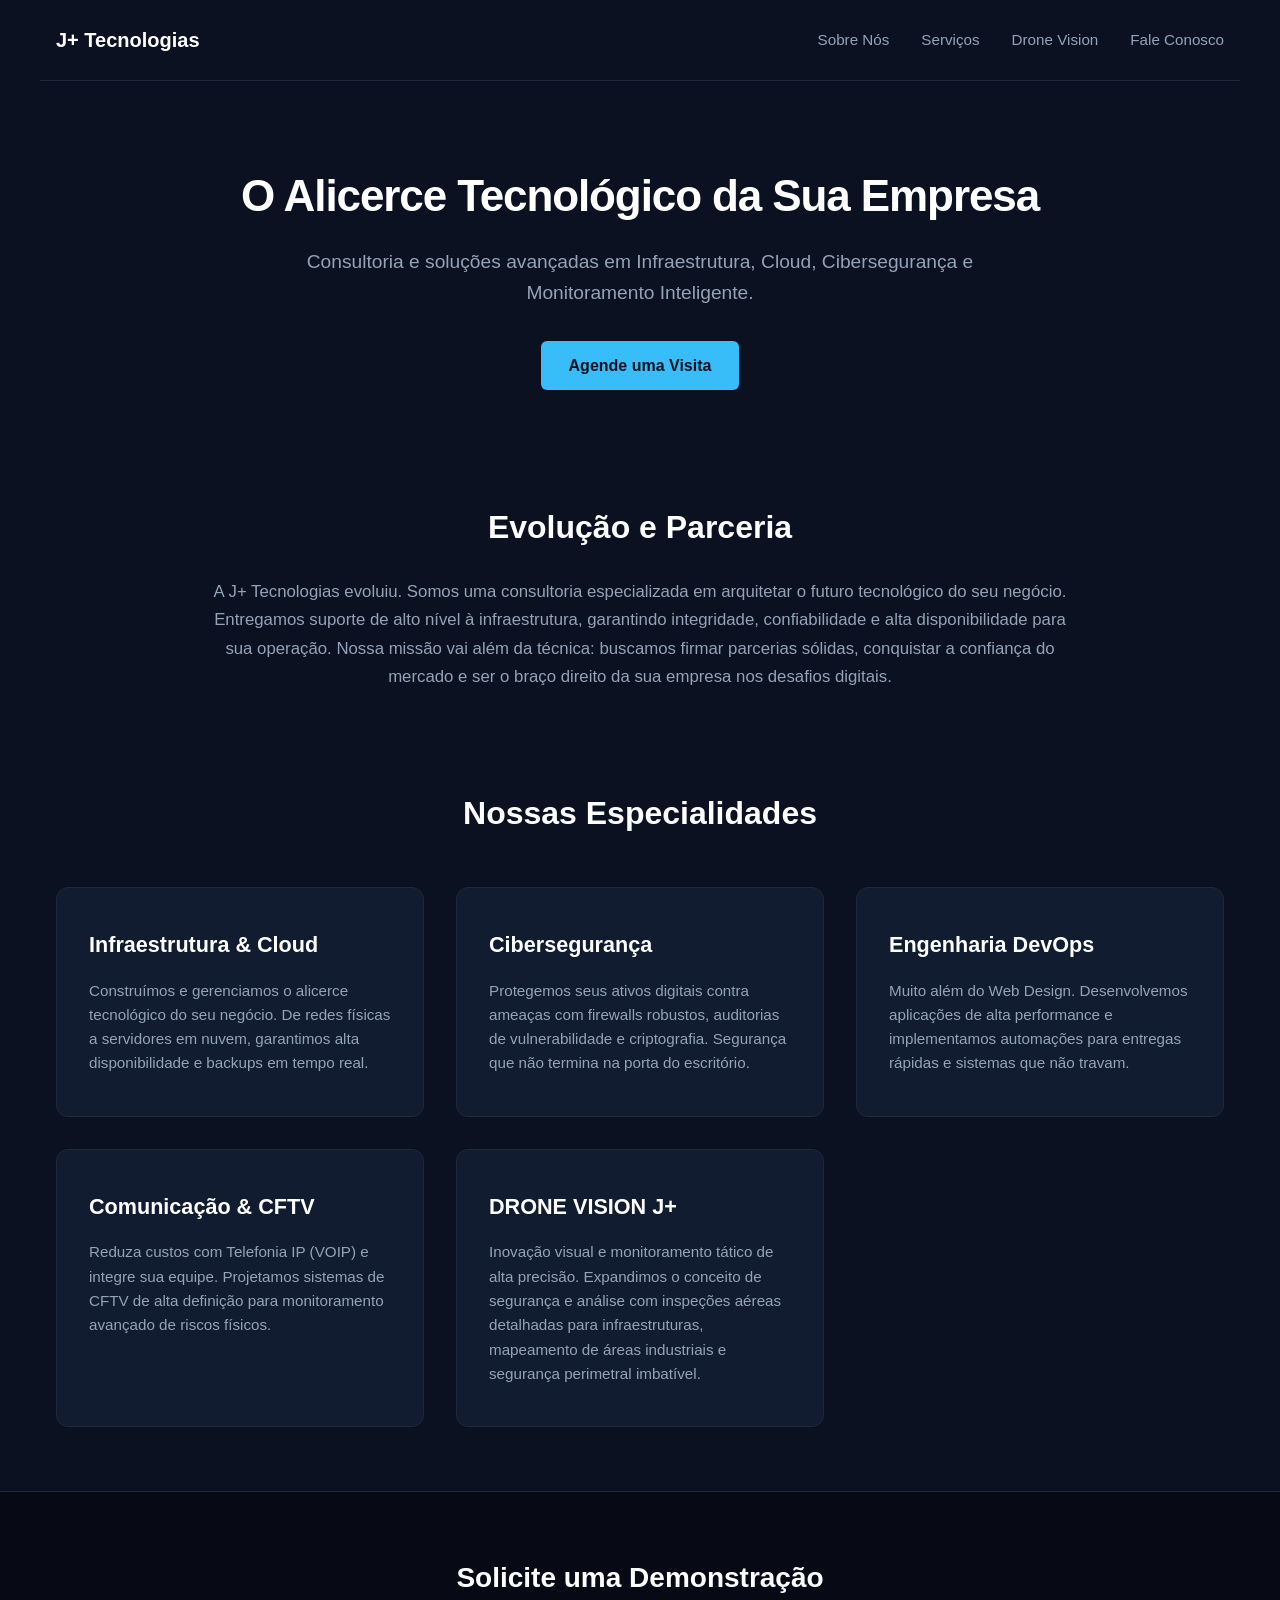
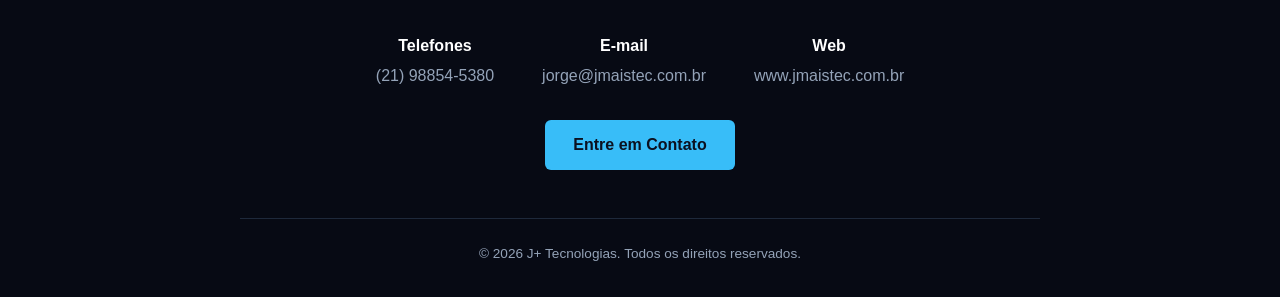
==== index.html @ 9b351c44 "Refactor index.html for language and content updates Updated the HTML structure and content, includi" ====
<!DOCTYPE html>
<html lang="pt-PT">
<head>
    <meta charset="UTF-8">
    <meta name="viewport" content="width=device-width, initial-scale=1.0">
    <title>J+ Tecnologias | Infraestrutura, Cloud & Cibersegurança</title>
    <style>
        :root {
            --bg-color: #0b1120;
            --card-bg: #111c30;
            --accent-color: #38bdf8;
            --text-main: #f8fafc;
            --text-muted: #94a3b8;
            --border-color: #1e293b;
        }

        * {
            margin: 0;
            padding: 0;
            box-sizing: border-box;
            font-family: -apple-system, BlinkMacSystemFont, "Segoe UI", Roboto, Helvetica, Arial, sans-serif;
        }

        body {
            background-color: var(--bg-color);
            color: var(--text-main);
            line-height: 1.6;
        }

        /* Navbar */
        nav {
            display: flex;
            justify-content: space-between;
            align-items: center;
            max-width: 1200px;
            margin: 0 auto;
            padding: 1.5rem 1rem;
            border-bottom: 1px solid var(--border-color);
        }

        .logo {
            font-size: 1.25rem;
            font-weight: bold;
            color: #ffffff;
            text-decoration: none;
        }

        nav ul {
            display: flex;
            list-style: none;
            gap: 2rem;
        }

        nav ul li a {
            color: var(--text-muted);
            text-decoration: none;
            transition: color 0.2s;
            font-size: 0.95rem;
        }

        nav ul li a:hover {
            color: var(--accent-color);
        }

        /* Hero */
        header {
            max-width: 1200px;
            margin: 0 auto;
            padding: 5rem 1rem 3rem 1rem;
            text-align: center;
        }

        header h1 {
            font-size: 2.75rem;
            color: #ffffff;
            margin-bottom: 1rem;
            letter-spacing: -0.025em;
        }

        header p {
            font-size: 1.2rem;
            color: var(--text-muted);
            max-width: 700px;
            margin: 0 auto 2rem auto;
        }

        .btn {
            display: inline-block;
            background-color: var(--accent-color);
            color: #0b1120;
            padding: 0.75rem 1.75rem;
            border-radius: 6px;
            font-weight: 600;
            text-decoration: none;
            transition: opacity 0.2s;
        }

        .btn:hover {
            opacity: 0.9;
        }

        /* Section: Sobre */
        .about-section {
            max-width: 900px;
            margin: 0 auto;
            padding: 4rem 1rem;
            text-align: center;
        }

        .about-section h2 {
            font-size: 2rem;
            color: #ffffff;
            margin-bottom: 1.5rem;
        }

        .about-section p {
            color: var(--text-muted);
            font-size: 1.05rem;
            line-height: 1.7;
        }

        /* Services Grid */
        main {
            max-width: 1200px;
            margin: 0 auto;
            padding: 2rem 1rem 4rem 1rem;
        }

        .section-title {
            text-align: center;
            font-size: 2rem;
            color: #ffffff;
            margin-bottom: 3rem;
        }

        .services-grid {
            display: grid;
            grid-template-columns: repeat(auto-fit, minmax(320px, 1fr));
            gap: 2rem;
        }

        .service-card {
            background-color: var(--card-bg);
            border: 1px solid var(--border-color);
            border-radius: 12px;
            padding: 2.5rem 2rem;
            transition: transform 0.2s ease, border-color 0.2s ease;
        }

        .service-card:hover {
            transform: translateY(-4px);
            border-color: var(--accent-color);
        }

        .service-card h3 {
            font-size: 1.35rem;
            color: #ffffff;
            margin-bottom: 1rem;
        }

        .service-card p {
            color: var(--text-muted);
            font-size: 0.95rem;
        }

        /* Footer / Contact */
        footer {
            background-color: #070a14;
            border-top: 1px solid var(--border-color);
            padding: 4rem 1rem 2rem 1rem;
            text-align: center;
        }

        .footer-content {
            max-width: 800px;
            margin: 0 auto;
        }

        .footer-content h3 {
            font-size: 1.75rem;
            color: #ffffff;
            margin-bottom: 1rem;
        }

        .contact-info {
            display: flex;
            justify-content: center;
            gap: 3rem;
            margin: 2rem 0;
            flex-wrap: wrap;
            color: var(--text-muted);
        }

        .contact-info div strong {
            display: block;
            color: #ffffff;
            margin-bottom: 0.25rem;
        }

        .copyright {
            margin-top: 3rem;
            color: var(--text-muted);
            font-size: 0.85rem;
            border-top: 1px solid var(--border-color);
            padding-top: 1.5rem;
        }

        @media (max-width: 768px) {
            nav ul {
                display: none;
            }
            header h1 {
                font-size: 2.25rem;
            }
        }
    </style>
</head>
<body>

    <nav>
        <a href="#" class="logo">J+ Tecnologias</a>
        <ul>
            <li><a href="#sobre">Sobre Nós</a></li>
            <li><a href="#servicos">Serviços</a></li>
            <li><a href="#drone">Drone Vision</a></li>
            <li><a href="#contato">Fale Conosco</a></li>
        </ul>
    </nav>

    <header>
        <h1>O Alicerce Tecnológico da Sua Empresa</h1>
        <p>Consultoria e soluções avançadas em Infraestrutura, Cloud, Cibersegurança e Monitoramento Inteligente.</p>
        <a href="#contato" class="btn">Agende uma Visita</a>
    </header>

    <section id="sobre" class="about-section">
        <h2>Evolução e Parceria</h2>
        <p>A J+ Tecnologias evoluiu. Somos uma consultoria especializada em arquitetar o futuro tecnológico do seu negócio. Entregamos suporte de alto nível à infraestrutura, garantindo integridade, confiabilidade e alta disponibilidade para sua operação. Nossa missão vai além da técnica: buscamos firmar parcerias sólidas, conquistar a confiança do mercado e ser o braço direito da sua empresa nos desafios digitais.</p>
    </section>

    <main id="servicos">
        <h2 class="section-title">Nossas Especialidades</h2>
        <div class="services-grid">
            <div class="service-card">
                <h3>Infraestrutura & Cloud</h3>
                <p>Construímos e gerenciamos o alicerce tecnológico do seu negócio. De redes físicas a servidores em nuvem, garantimos alta disponibilidade e backups em tempo real.</p>
            </div>

            <div class="service-card">
                <h3>Cibersegurança</h3>
                <p>Protegemos seus ativos digitais contra ameaças com firewalls robustos, auditorias de vulnerabilidade e criptografia. Segurança que não termina na porta do escritório.</p>
            </div>

            <div class="service-card">
                <h3>Engenharia DevOps</h3>
                <p>Muito além do Web Design. Desenvolvemos aplicações de alta performance e implementamos automações para entregas rápidas e sistemas que não travam.</p>
            </div>

            <div class="service-card">
                <h3>Comunicação & CFTV</h3>
                <p>Reduza custos com Telefonia IP (VOIP) e integre sua equipe. Projetamos sistemas de CFTV de alta definição para monitoramento avançado de riscos físicos.</p>
            </div>

            <div class="service-card" id="drone">
                <h3>DRONE VISION J+</h3>
                <p>Inovação visual e monitoramento tático de alta precisão. Expandimos o conceito de segurança e análise com inspeções aéreas detalhadas para infraestruturas, mapeamento de áreas industriais e segurança perimetral imbatível.</p>
            </div>
        </div>
    </main>

    <footer id="contato">
        <div class="footer-content">
            <h3>Solicite uma Demonstração</h3>
            <div class="contact-info">
                <div>
                    <strong>Telefones</strong>
                    (21) 98854-5380
                </div>
                <div>
                    <strong>E-mail</strong>
                    jorge@jmaistec.com.br
                </div>
                <div>
                    <strong>Web</strong>
                    www.jmaistec.com.br
                </div>
            </div>
            <a href="mailto:jorge@jmaistec.com.br" class="btn">Entre em Contato</a>
            <div class="copyright">
                &copy; 2026 J+ Tecnologias. Todos os direitos reservados.
            </div>
        </div>
    </footer>

</body>
</html>
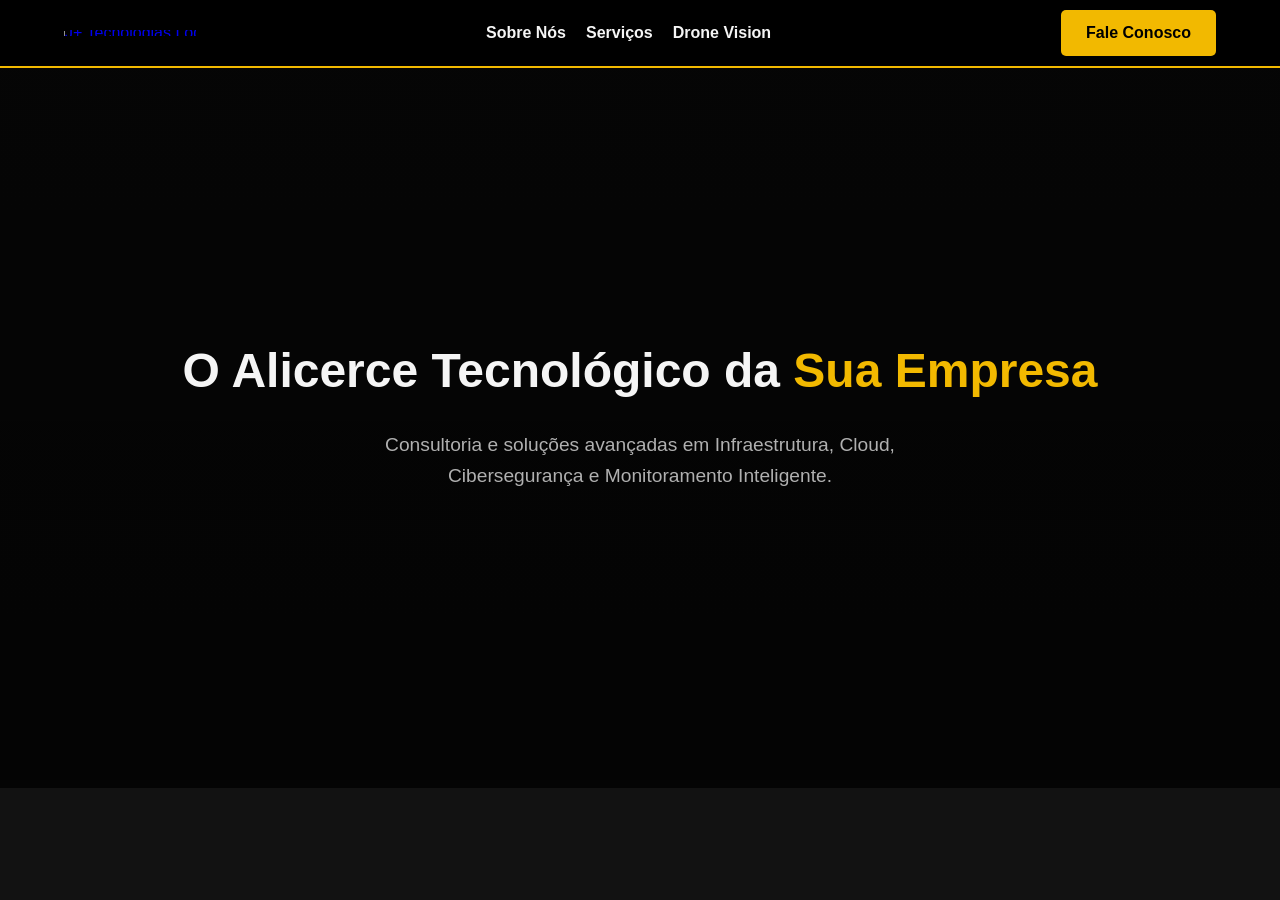
==== commit cb3df90a: "Update index.html" ====
--- a/index.html
+++ b/index.html
@@ -1,296 +1,255 @@
-<!DOCTYPE html>
-<html lang="pt-PT">
-<head>
-    <meta charset="UTF-8">
-    <meta name="viewport" content="width=device-width, initial-scale=1.0">
-    <title>J+ Tecnologias | Infraestrutura, Cloud & Cibersegurança</title>
-    <style>
-        :root {
-            --bg-color: #0b1120;
-            --card-bg: #111c30;
-            --accent-color: #38bdf8;
-            --text-main: #f8fafc;
-            --text-muted: #94a3b8;
-            --border-color: #1e293b;
-        }
-
-        * {
-            margin: 0;
-            padding: 0;
-            box-sizing: border-box;
-            font-family: -apple-system, BlinkMacSystemFont, "Segoe UI", Roboto, Helvetica, Arial, sans-serif;
-        }
-
-        body {
-            background-color: var(--bg-color);
-            color: var(--text-main);
-            line-height: 1.6;
-        }
-
-        /* Navbar */
-        nav {
-            display: flex;
-            justify-content: space-between;
-            align-items: center;
-            max-width: 1200px;
-            margin: 0 auto;
-            padding: 1.5rem 1rem;
-            border-bottom: 1px solid var(--border-color);
-        }
-
-        .logo {
-            font-size: 1.25rem;
-            font-weight: bold;
-            color: #ffffff;
-            text-decoration: none;
-        }
-
-        nav ul {
-            display: flex;
-            list-style: none;
-            gap: 2rem;
-        }
-
-        nav ul li a {
-            color: var(--text-muted);
-            text-decoration: none;
-            transition: color 0.2s;
-            font-size: 0.95rem;
-        }
-
-        nav ul li a:hover {
-            color: var(--accent-color);
-        }
-
-        /* Hero */
-        header {
-            max-width: 1200px;
-            margin: 0 auto;
-            padding: 5rem 1rem 3rem 1rem;
-            text-align: center;
-        }
-
-        header h1 {
-            font-size: 2.75rem;
-            color: #ffffff;
-            margin-bottom: 1rem;
-            letter-spacing: -0.025em;
-        }
-
-        header p {
-            font-size: 1.2rem;
-            color: var(--text-muted);
-            max-width: 700px;
-            margin: 0 auto 2rem auto;
-        }
-
-        .btn {
-            display: inline-block;
-            background-color: var(--accent-color);
-            color: #0b1120;
-            padding: 0.75rem 1.75rem;
-            border-radius: 6px;
-            font-weight: 600;
-            text-decoration: none;
-            transition: opacity 0.2s;
-        }
-
-        .btn:hover {
-            opacity: 0.9;
-        }
-
-        /* Section: Sobre */
-        .about-section {
-            max-width: 900px;
-            margin: 0 auto;
-            padding: 4rem 1rem;
-            text-align: center;
-        }
-
-        .about-section h2 {
-            font-size: 2rem;
-            color: #ffffff;
-            margin-bottom: 1.5rem;
-        }
-
-        .about-section p {
-            color: var(--text-muted);
-            font-size: 1.05rem;
-            line-height: 1.7;
-        }
-
-        /* Services Grid */
-        main {
-            max-width: 1200px;
-            margin: 0 auto;
-            padding: 2rem 1rem 4rem 1rem;
-        }
-
-        .section-title {
-            text-align: center;
-            font-size: 2rem;
-            color: #ffffff;
-            margin-bottom: 3rem;
-        }
-
-        .services-grid {
-            display: grid;
-            grid-template-columns: repeat(auto-fit, minmax(320px, 1fr));
-            gap: 2rem;
-        }
-
-        .service-card {
-            background-color: var(--card-bg);
-            border: 1px solid var(--border-color);
-            border-radius: 12px;
-            padding: 2.5rem 2rem;
-            transition: transform 0.2s ease, border-color 0.2s ease;
-        }
-
-        .service-card:hover {
-            transform: translateY(-4px);
-            border-color: var(--accent-color);
-        }
-
-        .service-card h3 {
-            font-size: 1.35rem;
-            color: #ffffff;
-            margin-bottom: 1rem;
-        }
-
-        .service-card p {
-            color: var(--text-muted);
-            font-size: 0.95rem;
-        }
-
-        /* Footer / Contact */
-        footer {
-            background-color: #070a14;
-            border-top: 1px solid var(--border-color);
-            padding: 4rem 1rem 2rem 1rem;
-            text-align: center;
-        }
-
-        .footer-content {
-            max-width: 800px;
-            margin: 0 auto;
-        }
-
-        .footer-content h3 {
-            font-size: 1.75rem;
-            color: #ffffff;
-            margin-bottom: 1rem;
-        }
-
-        .contact-info {
-            display: flex;
-            justify-content: center;
-            gap: 3rem;
-            margin: 2rem 0;
-            flex-wrap: wrap;
-            color: var(--text-muted);
-        }
-
-        .contact-info div strong {
-            display: block;
-            color: #ffffff;
-            margin-bottom: 0.25rem;
-        }
-
-        .copyright {
-            margin-top: 3rem;
-            color: var(--text-muted);
-            font-size: 0.85rem;
-            border-top: 1px solid var(--border-color);
-            padding-top: 1.5rem;
-        }
-
-        @media (max-width: 768px) {
-            nav ul {
-                display: none;
-            }
-            header h1 {
-                font-size: 2.25rem;
-            }
-        }
-    </style>
-</head>
-<body>
-
-    <nav>
-        <a href="#" class="logo">J+ Tecnologias</a>
-        <ul>
-            <li><a href="#sobre">Sobre Nós</a></li>
-            <li><a href="#servicos">Serviços</a></li>
-            <li><a href="#drone">Drone Vision</a></li>
-            <li><a href="#contato">Fale Conosco</a></li>
-        </ul>
-    </nav>
-
-    <header>
-        <h1>O Alicerce Tecnológico da Sua Empresa</h1>
-        <p>Consultoria e soluções avançadas em Infraestrutura, Cloud, Cibersegurança e Monitoramento Inteligente.</p>
-        <a href="#contato" class="btn">Agende uma Visita</a>
-    </header>
-
-    <section id="sobre" class="about-section">
-        <h2>Evolução e Parceria</h2>
-        <p>A J+ Tecnologias evoluiu. Somos uma consultoria especializada em arquitetar o futuro tecnológico do seu negócio. Entregamos suporte de alto nível à infraestrutura, garantindo integridade, confiabilidade e alta disponibilidade para sua operação. Nossa missão vai além da técnica: buscamos firmar parcerias sólidas, conquistar a confiança do mercado e ser o braço direito da sua empresa nos desafios digitais.</p>
-    </section>
-
-    <main id="servicos">
-        <h2 class="section-title">Nossas Especialidades</h2>
-        <div class="services-grid">
-            <div class="service-card">
-                <h3>Infraestrutura & Cloud</h3>
-                <p>Construímos e gerenciamos o alicerce tecnológico do seu negócio. De redes físicas a servidores em nuvem, garantimos alta disponibilidade e backups em tempo real.</p>
-            </div>
-
-            <div class="service-card">
-                <h3>Cibersegurança</h3>
-                <p>Protegemos seus ativos digitais contra ameaças com firewalls robustos, auditorias de vulnerabilidade e criptografia. Segurança que não termina na porta do escritório.</p>
-            </div>
-
-            <div class="service-card">
-                <h3>Engenharia DevOps</h3>
-                <p>Muito além do Web Design. Desenvolvemos aplicações de alta performance e implementamos automações para entregas rápidas e sistemas que não travam.</p>
-            </div>
-
-            <div class="service-card">
-                <h3>Comunicação & CFTV</h3>
-                <p>Reduza custos com Telefonia IP (VOIP) e integre sua equipe. Projetamos sistemas de CFTV de alta definição para monitoramento avançado de riscos físicos.</p>
-            </div>
-
-            <div class="service-card" id="drone">
-                <h3>DRONE VISION J+</h3>
-                <p>Inovação visual e monitoramento tático de alta precisão. Expandimos o conceito de segurança e análise com inspeções aéreas detalhadas para infraestruturas, mapeamento de áreas industriais e segurança perimetral imbatível.</p>
-            </div>
-        </div>
-    </main>
-
-    <footer id="contato">
-        <div class="footer-content">
-            <h3>Solicite uma Demonstração</h3>
-            <div class="contact-info">
-                <div>
-                    <strong>Telefones</strong>
-                    (21) 98854-5380
-                </div>
-                <div>
-                    <strong>E-mail</strong>
-                    jorge@jmaistec.com.br
-                </div>
-                <div>
-                    <strong>Web</strong>
-                    www.jmaistec.com.br
-                </div>
-            </div>
-            <a href="mailto:jorge@jmaistec.com.br" class="btn">Entre em Contato</a>
-            <div class="copyright">
-                &copy; 2026 J+ Tecnologias. Todos os direitos reservados.
-            </div>
-        </div>
-    </footer>
-
-</body>
-</html>
+<!DOCTYPE html>  
+<html lang="pt-BR">  
+<head>  
+ <meta charset="UTF-8">  
+ <meta name="viewport" content="width=device-width, initial-scale=1.0">  
+ <title>J+ Tecnologias | Infraestrutura, Cloud e Cibersegurança</title>  
+ <style>  
+ /* Variáveis de Cores (Dark Mode e Amarelo J+) */  
+ :root {  
+ --bg-color: #121212;  
+ --section-bg: #1e1e1e;  
+ --primary-color: #F2B900;  
+ --text-light: #f5f5f5;  
+ --text-gray: #b0b0b0;  
+ --font-main: 'Segoe UI', Roboto, Helvetica, Arial, sans-serif;  
+ }  
+  
+ * {  
+ margin: 0;  
+ padding: 0;  
+ box-sizing: border-box;  
+ }  
+  
+ body {  
+ font-family: var(--font-main);  
+ background-color: var(--bg-color);  
+ color: var(--text-light);  
+ line-height: 1.6;  
+ }  
+  
+ /* --- Header & Navegação com Logo Destacada --- */  
+ header {  
+ background-color: #000;  
+ padding: 10px 5%;  
+ display: flex;  
+ justify-content: space-between;  
+ align-items: center;  
+ border-bottom: 2px solid var(--primary-color);  
+ position: sticky;  
+ top: 0;  
+ z-index: 1000;  
+ }  
+  
+ .logo-container {  
+ display: flex;  
+ align-items: center;  
+ text-decoration: none;  
+ overflow: hidden; /* Esconde excessos laterais da imagem */  
+ }  
+  
+ .logo-img {  
+ max-height: 75px; /* Logo bem maior e destacada */  
+ width: auto;  
+ display: block;  
+ object-fit: contain;  
+ margin: -10px -15px; /* Puxa a logo para eliminar espaços vazios do arquivo */  
+ filter: drop-shadow(0 2px 6px rgba(0,0,0,0.9));  
+ }  
+  
+ nav ul {  
+ list-style: none;  
+ display: flex;  
+ gap: 20px;  
+ }  
+  
+ nav ul li a {  
+ color: var(--text-light);  
+ text-decoration: none;  
+ font-weight: 600;  
+ transition: color 0.3s;  
+ }  
+  
+ nav ul li a:hover {  
+ color: var(--primary-color);  
+ }  
+  
+ .btn-cta {  
+ background-color: var(--primary-color);  
+ color: #000;  
+ padding: 10px 25px;  
+ border-radius: 5px;  
+ text-decoration: none;  
+ font-weight: bold;  
+ transition: background 0.3s, transform 0.2s;  
+ }  
+  
+ .btn-cta:hover {  
+ background-color: #dca300;  
+ transform: scale(1.05);  
+ }  
+  
+ /* --- Hero Section --- */  
+ .hero {  
+ height: 80vh;  
+ display: flex;  
+ flex-direction: column;  
+ justify-content: center;  
+ align-items: center;  
+ text-align: center;  
+ background: linear-gradient(rgba(0,0,0,0.7), rgba(0,0,0,0.8)), url('https://images.unsplash.com/photo-1550751827-4bd374c3f58b?auto=format&fit=crop&q=80') center/cover;  
+ padding: 0 20px;  
+ }  
+  
+ .hero h1 {  
+ font-size: 3rem;  
+ margin-bottom: 20px;  
+ }  
+   
+ .hero h1 span {  
+ color: var(--primary-color);  
+ }  
+  
+ .hero p {  
+ font-size: 1.2rem;  
+ color: var(--text-gray);  
+ max-width: 600px;  
+ margin-bottom: 30px;  
+ }  
+  
+ /* --- Sobre Nós --- */  
+ .sobre {  
+ padding: 80px 10%;  
+ background-color: var(--section-bg);  
+ text-align: center;  
+ }  
+  
+ .sobre h2 {  
+ font-size: 2.5rem;  
+ color: var(--primary-color);  
+ margin-bottom: 20px;  
+ }  
+  
+ .sobre p {  
+ font-size: 1.1rem;  
+ color: var(--text-gray);  
+ max-width: 800px;  
+ margin: 0 auto;  
+ }  
+  
+ /* --- Serviços --- */  
+ .servicos {  
+ padding: 80px 10%;  
+ }  
+  
+ .servicos h2 {  
+ text-align: center;  
+ font-size: 2.5rem;  
+ margin-bottom: 50px;  
+ color: var(--primary-color);  
+ }  
+  
+ .grid-servicos {  
+ display: grid;  
+ grid-template-columns: repeat(auto-fit, minmax(250px, 1fr));  
+ gap: 30px;  
+ }  
+  
+ .card-servico {  
+ background-color: var(--section-bg);  
+ padding: 30px;  
+ border-radius: 8px;  
+ border-top: 4px solid var(--primary-color);  
+ transition: transform 0.3s;  
+ }  
+  
+ .card-servico:hover {  
+ transform: translateY(-10px);  
+ }  
+  
+ .card-servico h3 {  
+ margin-bottom: 15px;  
+ font-size: 1.3rem;  
+ }  
+  
+ .card-servico p {  
+ color: var(--text-gray);  
+ font-size: 0.95rem;  
+ }  
+  
+ /* --- Drone Vision Section --- */  
+ .drone-vision {  
+ background: linear-gradient(rgba(0,0,0,0.8), rgba(0,0,0,0.9)), url('https://images.unsplash.com/photo-1527977966376-1c8408f9f108?auto=format&fit=crop&q=80') center/cover;  
+ padding: 100px 10%;  
+ text-align: center;  
+ border-top: 2px dashed var(--primary-color);  
+ border-bottom: 2px dashed var(--primary-color);  
+ }  
+  
+ .drone-vision h2 {  
+ font-size: 3rem;  
+ color: var(--primary-color);  
+ margin-bottom: 20px;  
+ text-transform: uppercase;  
+ letter-spacing: 2px;  
+ }  
+  
+ .drone-vision p {  
+ font-size: 1.2rem;  
+ max-width: 700px;  
+ margin: 0 auto 30px;  
+ }  
+  
+ /* --- Rodapé --- */  
+ footer {  
+ background-color: #000;  
+ padding: 50px 10% 25px;  
+ text-align: center;  
+ }  
+  
+ .contatos {  
+ display: flex;  
+ justify-content: center;  
+ gap: 50px;  
+ flex-wrap: wrap;  
+ margin-bottom: 30px;  
+ }  
+  
+ .contatos div {  
+ color: var(--text-gray);  
+ }  
+  
+ .contatos strong {  
+ color: var(--text-light);  
+ display: block;  
+ margin-bottom: 5px;  
+ }  
+  
+ .copy {  
+ border-top: 1px solid #222;  
+ padding-top: 20px;  
+ color: #777;  
+ font-size: 0.9rem;  
+ }  
+ </style>  
+</head>  
+<body>  
+  
+ <header>  
+ <a href="#" class="logo-container">  
+ <img src="imgs/logo.png" alt="J+ Tecnologias Logo" class="logo-img">  
+ </a>  
+ <nav>  
+ <ul>  
+ <li><a href="#sobre">Sobre Nós</a></li>  
+ <li><a href="#servicos">Serviços</a></li>  
+ <li><a href="#drone">Drone Vision</a></li>  
+ </ul>  
+ </nav>  
+ <a href="https://wa.me/5522974027361" class="btn-cta" target="_blank">Fale Conosco</a>  
+ </header>  
+  
+ <section class="hero">  
+ <h1>O Alicerce Tecnológico da <span>Sua Empresa</span></h1>  
+ <p>Consultoria e soluções avançadas em Infraestrutura, Cloud, Cibersegurança e Monitoramento Inteligente.</p>  
+ <a href="
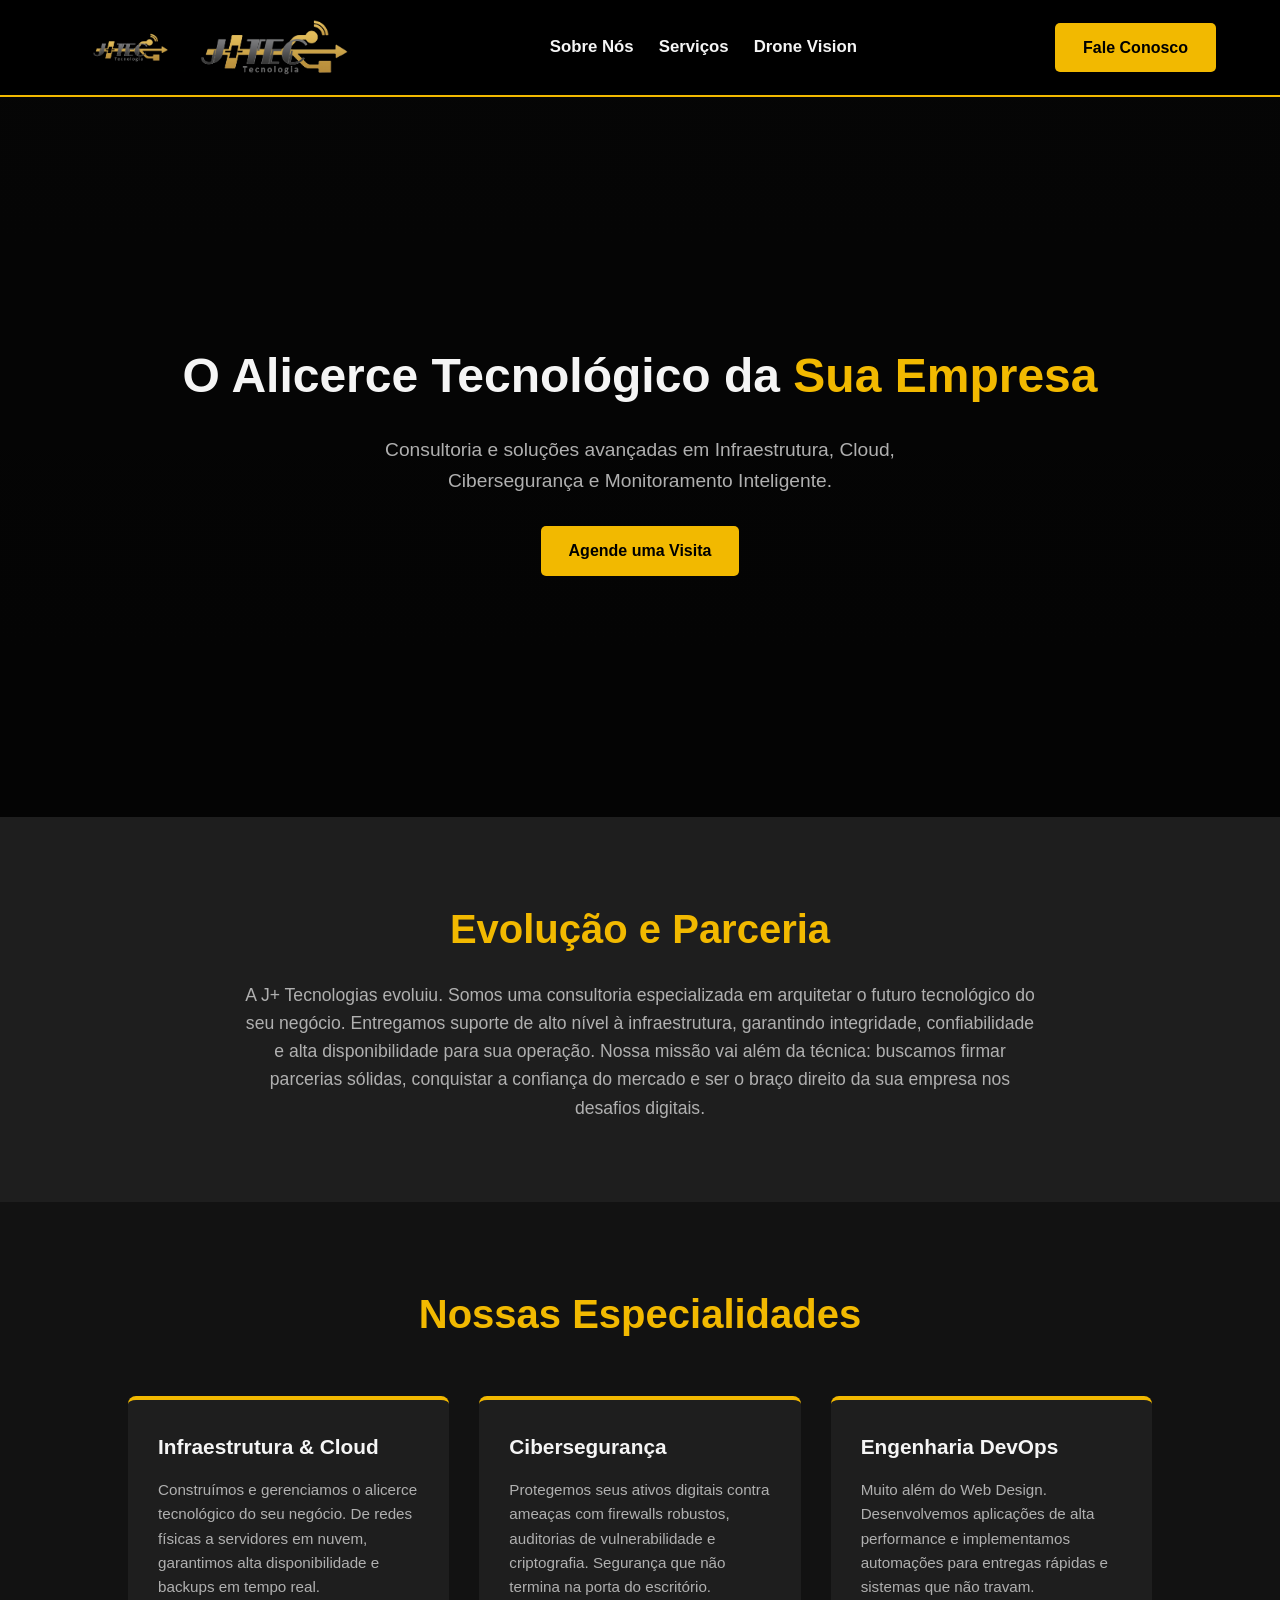
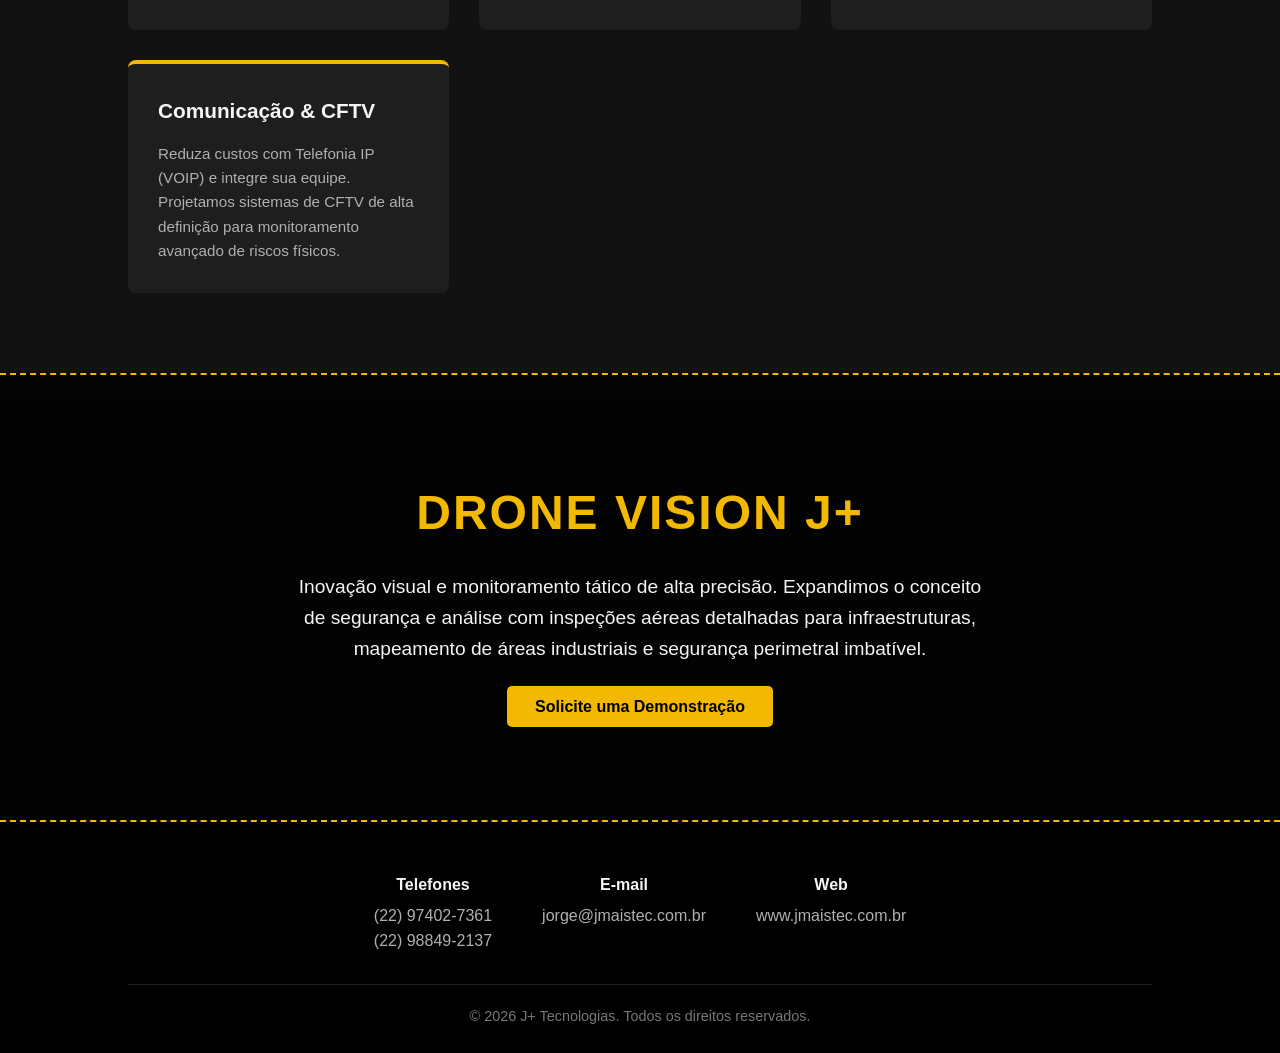
==== commit 112d9179: "Update index.html" ====
--- a/index.html
+++ b/index.html
@@ -1,255 +1,315 @@
-<!DOCTYPE html>  
-<html lang="pt-BR">  
-<head>  
- <meta charset="UTF-8">  
- <meta name="viewport" content="width=device-width, initial-scale=1.0">  
- <title>J+ Tecnologias | Infraestrutura, Cloud e Cibersegurança</title>  
- <style>  
- /* Variáveis de Cores (Dark Mode e Amarelo J+) */  
- :root {  
- --bg-color: #121212;  
- --section-bg: #1e1e1e;  
- --primary-color: #F2B900;  
- --text-light: #f5f5f5;  
- --text-gray: #b0b0b0;  
- --font-main: 'Segoe UI', Roboto, Helvetica, Arial, sans-serif;  
- }  
-  
- * {  
- margin: 0;  
- padding: 0;  
- box-sizing: border-box;  
- }  
-  
- body {  
- font-family: var(--font-main);  
- background-color: var(--bg-color);  
- color: var(--text-light);  
- line-height: 1.6;  
- }  
-  
- /* --- Header & Navegação com Logo Destacada --- */  
- header {  
- background-color: #000;  
- padding: 10px 5%;  
- display: flex;  
- justify-content: space-between;  
- align-items: center;  
- border-bottom: 2px solid var(--primary-color);  
- position: sticky;  
- top: 0;  
- z-index: 1000;  
- }  
-  
- .logo-container {  
- display: flex;  
- align-items: center;  
- text-decoration: none;  
- overflow: hidden; /* Esconde excessos laterais da imagem */  
- }  
-  
- .logo-img {  
- max-height: 75px; /* Logo bem maior e destacada */  
- width: auto;  
- display: block;  
- object-fit: contain;  
- margin: -10px -15px; /* Puxa a logo para eliminar espaços vazios do arquivo */  
- filter: drop-shadow(0 2px 6px rgba(0,0,0,0.9));  
- }  
-  
- nav ul {  
- list-style: none;  
- display: flex;  
- gap: 20px;  
- }  
-  
- nav ul li a {  
- color: var(--text-light);  
- text-decoration: none;  
- font-weight: 600;  
- transition: color 0.3s;  
- }  
-  
- nav ul li a:hover {  
- color: var(--primary-color);  
- }  
-  
- .btn-cta {  
- background-color: var(--primary-color);  
- color: #000;  
- padding: 10px 25px;  
- border-radius: 5px;  
- text-decoration: none;  
- font-weight: bold;  
- transition: background 0.3s, transform 0.2s;  
- }  
-  
- .btn-cta:hover {  
- background-color: #dca300;  
- transform: scale(1.05);  
- }  
-  
- /* --- Hero Section --- */  
- .hero {  
- height: 80vh;  
- display: flex;  
- flex-direction: column;  
- justify-content: center;  
- align-items: center;  
- text-align: center;  
- background: linear-gradient(rgba(0,0,0,0.7), rgba(0,0,0,0.8)), url('https://images.unsplash.com/photo-1550751827-4bd374c3f58b?auto=format&fit=crop&q=80') center/cover;  
- padding: 0 20px;  
- }  
-  
- .hero h1 {  
- font-size: 3rem;  
- margin-bottom: 20px;  
- }  
-   
- .hero h1 span {  
- color: var(--primary-color);  
- }  
-  
- .hero p {  
- font-size: 1.2rem;  
- color: var(--text-gray);  
- max-width: 600px;  
- margin-bottom: 30px;  
- }  
-  
- /* --- Sobre Nós --- */  
- .sobre {  
- padding: 80px 10%;  
- background-color: var(--section-bg);  
- text-align: center;  
- }  
-  
- .sobre h2 {  
- font-size: 2.5rem;  
- color: var(--primary-color);  
- margin-bottom: 20px;  
- }  
-  
- .sobre p {  
- font-size: 1.1rem;  
- color: var(--text-gray);  
- max-width: 800px;  
- margin: 0 auto;  
- }  
-  
- /* --- Serviços --- */  
- .servicos {  
- padding: 80px 10%;  
- }  
-  
- .servicos h2 {  
- text-align: center;  
- font-size: 2.5rem;  
- margin-bottom: 50px;  
- color: var(--primary-color);  
- }  
-  
- .grid-servicos {  
- display: grid;  
- grid-template-columns: repeat(auto-fit, minmax(250px, 1fr));  
- gap: 30px;  
- }  
-  
- .card-servico {  
- background-color: var(--section-bg);  
- padding: 30px;  
- border-radius: 8px;  
- border-top: 4px solid var(--primary-color);  
- transition: transform 0.3s;  
- }  
-  
- .card-servico:hover {  
- transform: translateY(-10px);  
- }  
-  
- .card-servico h3 {  
- margin-bottom: 15px;  
- font-size: 1.3rem;  
- }  
-  
- .card-servico p {  
- color: var(--text-gray);  
- font-size: 0.95rem;  
- }  
-  
- /* --- Drone Vision Section --- */  
- .drone-vision {  
- background: linear-gradient(rgba(0,0,0,0.8), rgba(0,0,0,0.9)), url('https://images.unsplash.com/photo-1527977966376-1c8408f9f108?auto=format&fit=crop&q=80') center/cover;  
- padding: 100px 10%;  
- text-align: center;  
- border-top: 2px dashed var(--primary-color);  
- border-bottom: 2px dashed var(--primary-color);  
- }  
-  
- .drone-vision h2 {  
- font-size: 3rem;  
- color: var(--primary-color);  
- margin-bottom: 20px;  
- text-transform: uppercase;  
- letter-spacing: 2px;  
- }  
-  
- .drone-vision p {  
- font-size: 1.2rem;  
- max-width: 700px;  
- margin: 0 auto 30px;  
- }  
-  
- /* --- Rodapé --- */  
- footer {  
- background-color: #000;  
- padding: 50px 10% 25px;  
- text-align: center;  
- }  
-  
- .contatos {  
- display: flex;  
- justify-content: center;  
- gap: 50px;  
- flex-wrap: wrap;  
- margin-bottom: 30px;  
- }  
-  
- .contatos div {  
- color: var(--text-gray);  
- }  
-  
- .contatos strong {  
- color: var(--text-light);  
- display: block;  
- margin-bottom: 5px;  
- }  
-  
- .copy {  
- border-top: 1px solid #222;  
- padding-top: 20px;  
- color: #777;  
- font-size: 0.9rem;  
- }  
- </style>  
-</head>  
-<body>  
-  
- <header>  
- <a href="#" class="logo-container">  
- <img src="imgs/logo.png" alt="J+ Tecnologias Logo" class="logo-img">  
- </a>  
- <nav>  
- <ul>  
- <li><a href="#sobre">Sobre Nós</a></li>  
- <li><a href="#servicos">Serviços</a></li>  
- <li><a href="#drone">Drone Vision</a></li>  
- </ul>  
- </nav>  
- <a href="https://wa.me/5522974027361" class="btn-cta" target="_blank">Fale Conosco</a>  
- </header>  
-  
- <section class="hero">  
- <h1>O Alicerce Tecnológico da <span>Sua Empresa</span></h1>  
- <p>Consultoria e soluções avançadas em Infraestrutura, Cloud, Cibersegurança e Monitoramento Inteligente.</p>  
- <a href="
+<!DOCTYPE html>
+<html lang="pt-BR">
+<head>
+    <meta charset="UTF-8">
+    <meta name="viewport" content="width=device-width, initial-scale=1.0">
+    <title>J+ Tecnologias | Infraestrutura, Cloud e Cibersegurança</title>
+    <style>
+        /* Variáveis de Cores (Dark Mode e Amarelo J+) */
+        :root {
+            --bg-color: #121212;
+            --section-bg: #1e1e1e;
+            --primary-color: #F2B900;
+            --text-light: #f5f5f5;
+            --text-gray: #b0b0b0;
+            --font-main: 'Segoe UI', Roboto, Helvetica, Arial, sans-serif;
+        }
+
+        * {
+            margin: 0;
+            padding: 0;
+            box-sizing: border-box;
+        }
+
+        body {
+            font-family: var(--font-main);
+            background-color: var(--bg-color);
+            color: var(--text-light);
+            line-height: 1.6;
+        }
+
+        /* --- Header & Navegação com Logo Grande e Sem Borda --- */
+        header {
+            background-color: #000;
+            padding: 10px 5%;
+            display: flex;
+            justify-content: space-between;
+            align-items: center;
+            border-bottom: 2px solid var(--primary-color);
+            position: sticky;
+            top: 0;
+            z-index: 1000;
+        }
+
+        .logo-container {
+            display: flex;
+            align-items: center;
+            text-decoration: none;
+            background: transparent; /* Remove qualquer fundo */
+            border: none; /* Remove a borda amarela */
+            padding: 0;
+        }
+
+        .logo-img {
+            height: 75px; /* Logo bem maior e imponente */
+            width: auto;
+            display: block;
+            object-fit: contain;
+        }
+
+        nav ul {
+            list-style: none;
+            display: flex;
+            gap: 25px;
+        }
+
+        nav ul li a {
+            color: var(--text-light);
+            text-decoration: none;
+            font-weight: 600;
+            font-size: 1.05rem;
+            transition: color 0.3s;
+        }
+
+        nav ul li a:hover {
+            color: var(--primary-color);
+        }
+
+        .btn-cta {
+            background-color: var(--primary-color);
+            color: #000;
+            padding: 12px 28px;
+            border-radius: 5px;
+            text-decoration: none;
+            font-weight: bold;
+            transition: background 0.3s, transform 0.2s;
+        }
+
+        .btn-cta:hover {
+            background-color: #dca300;
+            transform: scale(1.05);
+        }
+
+        /* --- Hero Section --- */
+        .hero {
+            height: 80vh;
+            display: flex;
+            flex-direction: column;
+            justify-content: center;
+            align-items: center;
+            text-align: center;
+            background: linear-gradient(rgba(0,0,0,0.7), rgba(0,0,0,0.8)), url('https://images.unsplash.com/photo-1550751827-4bd374c3f58b?auto=format&fit=crop&q=80') center/cover;
+            padding: 0 20px;
+        }
+
+        .hero h1 {
+            font-size: 3rem;
+            margin-bottom: 20px;
+        }
+
+        .hero h1 span {
+            color: var(--primary-color);
+        }
+
+        .hero p {
+            font-size: 1.2rem;
+            color: var(--text-gray);
+            max-width: 600px;
+            margin-bottom: 30px;
+        }
+
+        /* --- Sobre Nós --- */
+        .sobre {
+            padding: 80px 10%;
+            background-color: var(--section-bg);
+            text-align: center;
+        }
+
+        .sobre h2 {
+            font-size: 2.5rem;
+            color: var(--primary-color);
+            margin-bottom: 20px;
+        }
+
+        .sobre p {
+            font-size: 1.1rem;
+            color: var(--text-gray);
+            max-width: 800px;
+            margin: 0 auto;
+        }
+
+        /* --- Serviços --- */
+        .servicos {
+            padding: 80px 10%;
+        }
+
+        .servicos h2 {
+            text-align: center;
+            font-size: 2.5rem;
+            margin-bottom: 50px;
+            color: var(--primary-color);
+        }
+
+        .grid-servicos {
+            display: grid;
+            grid-template-columns: repeat(auto-fit, minmax(250px, 1fr));
+            gap: 30px;
+        }
+
+        .card-servico {
+            background-color: var(--section-bg);
+            padding: 30px;
+            border-radius: 8px;
+            border-top: 4px solid var(--primary-color);
+            transition: transform 0.3s;
+        }
+
+        .card-servico:hover {
+            transform: translateY(-10px);
+        }
+
+        .card-servico h3 {
+            margin-bottom: 15px;
+            font-size: 1.3rem;
+        }
+
+        .card-servico p {
+            color: var(--text-gray);
+            font-size: 0.95rem;
+        }
+
+        /* --- Drone Vision Section --- */
+        .drone-vision {
+            background: linear-gradient(rgba(0,0,0,0.8), rgba(0,0,0,0.9)), url('https://images.unsplash.com/photo-1527977966376-1c8408f9f108?auto=format&fit=crop&q=80') center/cover;
+            padding: 100px 10%;
+            text-align: center;
+            border-top: 2px dashed var(--primary-color);
+            border-bottom: 2px dashed var(--primary-color);
+        }
+
+        .drone-vision h2 {
+            font-size: 3rem;
+            color: var(--primary-color);
+            margin-bottom: 20px;
+            text-transform: uppercase;
+            letter-spacing: 2px;
+        }
+
+        .drone-vision p {
+            font-size: 1.2rem;
+            max-width: 700px;
+            margin: 0 auto 30px;
+        }
+
+        /* --- Rodapé --- */
+        footer {
+            background-color: #000;
+            padding: 50px 10% 25px;
+            text-align: center;
+        }
+
+        .contatos {
+            display: flex;
+            justify-content: center;
+            gap: 50px;
+            flex-wrap: wrap;
+            margin-bottom: 30px;
+        }
+
+        .contatos div {
+            color: var(--text-gray);
+        }
+
+        .contatos strong {
+            color: var(--text-light);
+            display: block;
+            margin-bottom: 5px;
+        }
+
+        .copy {
+            border-top: 1px solid #222;
+            padding-top: 20px;
+            color: #777;
+            font-size: 0.9rem;
+        }
+    </style>
+</head>
+<body>
+
+    <header>
+        <a href="#" class="logo-container">
+            <img src="img/logo.png" alt="J+ Tecnologias Logo" class="logo-img">
+            <img src="img/logon.png" alt="J+ Tecnologias Logo" class="logo-img">
+        </a>
+        <nav>
+            <ul>
+                <li><a href="#sobre">Sobre Nós</a></li>
+                <li><a href="#servicos">Serviços</a></li>
+                <li><a href="#drone">Drone Vision</a></li>
+            </ul>
+        </nav>
+        <a href="https://wa.me/5522974027361" class="btn-cta" target="_blank">Fale Conosco</a>
+    </header>
+
+    <section class="hero">
+        <h1>O Alicerce Tecnológico da <span>Sua Empresa</span></h1>
+        <p>Consultoria e soluções avançadas em Infraestrutura, Cloud, Cibersegurança e Monitoramento Inteligente.</p>
+        <a href="https://wa.me/5522974027361" class="btn-cta" target="_blank">Agende uma Visita</a>
+    </section>
+
+    <section id="sobre" class="sobre">
+        <h2>Evolução e Parceria</h2>
+        <p>A J+ Tecnologias evoluiu. Somos uma consultoria especializada em arquitetar o futuro tecnológico do seu negócio. Entregamos suporte de alto nível à infraestrutura, garantindo integridade, confiabilidade e alta disponibilidade para sua operação. Nossa missão vai além da técnica: buscamos firmar parcerias sólidas, conquistar a confiança do mercado e ser o braço direito da sua empresa nos desafios digitais.</p>
+    </section>
+
+    <section id="servicos" class="servicos">
+        <h2>Nossas Especialidades</h2>
+        <div class="grid-servicos">
+            <div class="card-servico">
+                <h3>Infraestrutura & Cloud</h3>
+                <p>Construímos e gerenciamos o alicerce tecnológico do seu negócio. De redes físicas a servidores em nuvem, garantimos alta disponibilidade e backups em tempo real.</p>
+            </div>
+            <div class="card-servico">
+                <h3>Cibersegurança</h3>
+                <p>Protegemos seus ativos digitais contra ameaças com firewalls robustos, auditorias de vulnerabilidade e criptografia. Segurança que não termina na porta do escritório.</p>
+            </div>
+            <div class="card-servico">
+                <h3>Engenharia DevOps</h3>
+                <p>Muito além do Web Design. Desenvolvemos aplicações de alta performance e implementamos automações para entregas rápidas e sistemas que não travam.</p>
+            </div>
+            <div class="card-servico">
+                <h3>Comunicação & CFTV</h3>
+                <p>Reduza custos com Telefonia IP (VOIP) e integre sua equipe. Projetamos sistemas de CFTV de alta definição para monitoramento avançado de riscos físicos.</p>
+            </div>
+        </div>
+    </section>
+
+    <section id="drone" class="drone-vision">
+        <h2>DRONE VISION J+</h2>
+        <p>Inovação visual e monitoramento tático de alta precisão. Expandimos o conceito de segurança e análise com inspeções aéreas detalhadas para infraestruturas, mapeamento de áreas industriais e segurança perimetral imbatível.</p>
+        <a href="https://wa.me/5522974027361" class="btn-cta" target="_blank">Solicite uma Demonstração</a>
+    </section>
+
+    <footer>
+        <div class="contatos">
+            <div>
+                <strong>Telefones</strong>
+                (22) 97402-7361<br>
+                (22) 98849-2137
+            </div>
+            <div>
+                <strong>E-mail</strong>
+                jorge@jmaistec.com.br
+            </div>
+            <div>
+                <strong>Web</strong>
+                www.jmaistec.com.br
+            </div>
+        </div>
+        <div class="copy">
+            &copy; 2026 J+ Tecnologias. Todos os direitos reservados.
+        </div>
+    </footer>
+
+</body>
+</html>
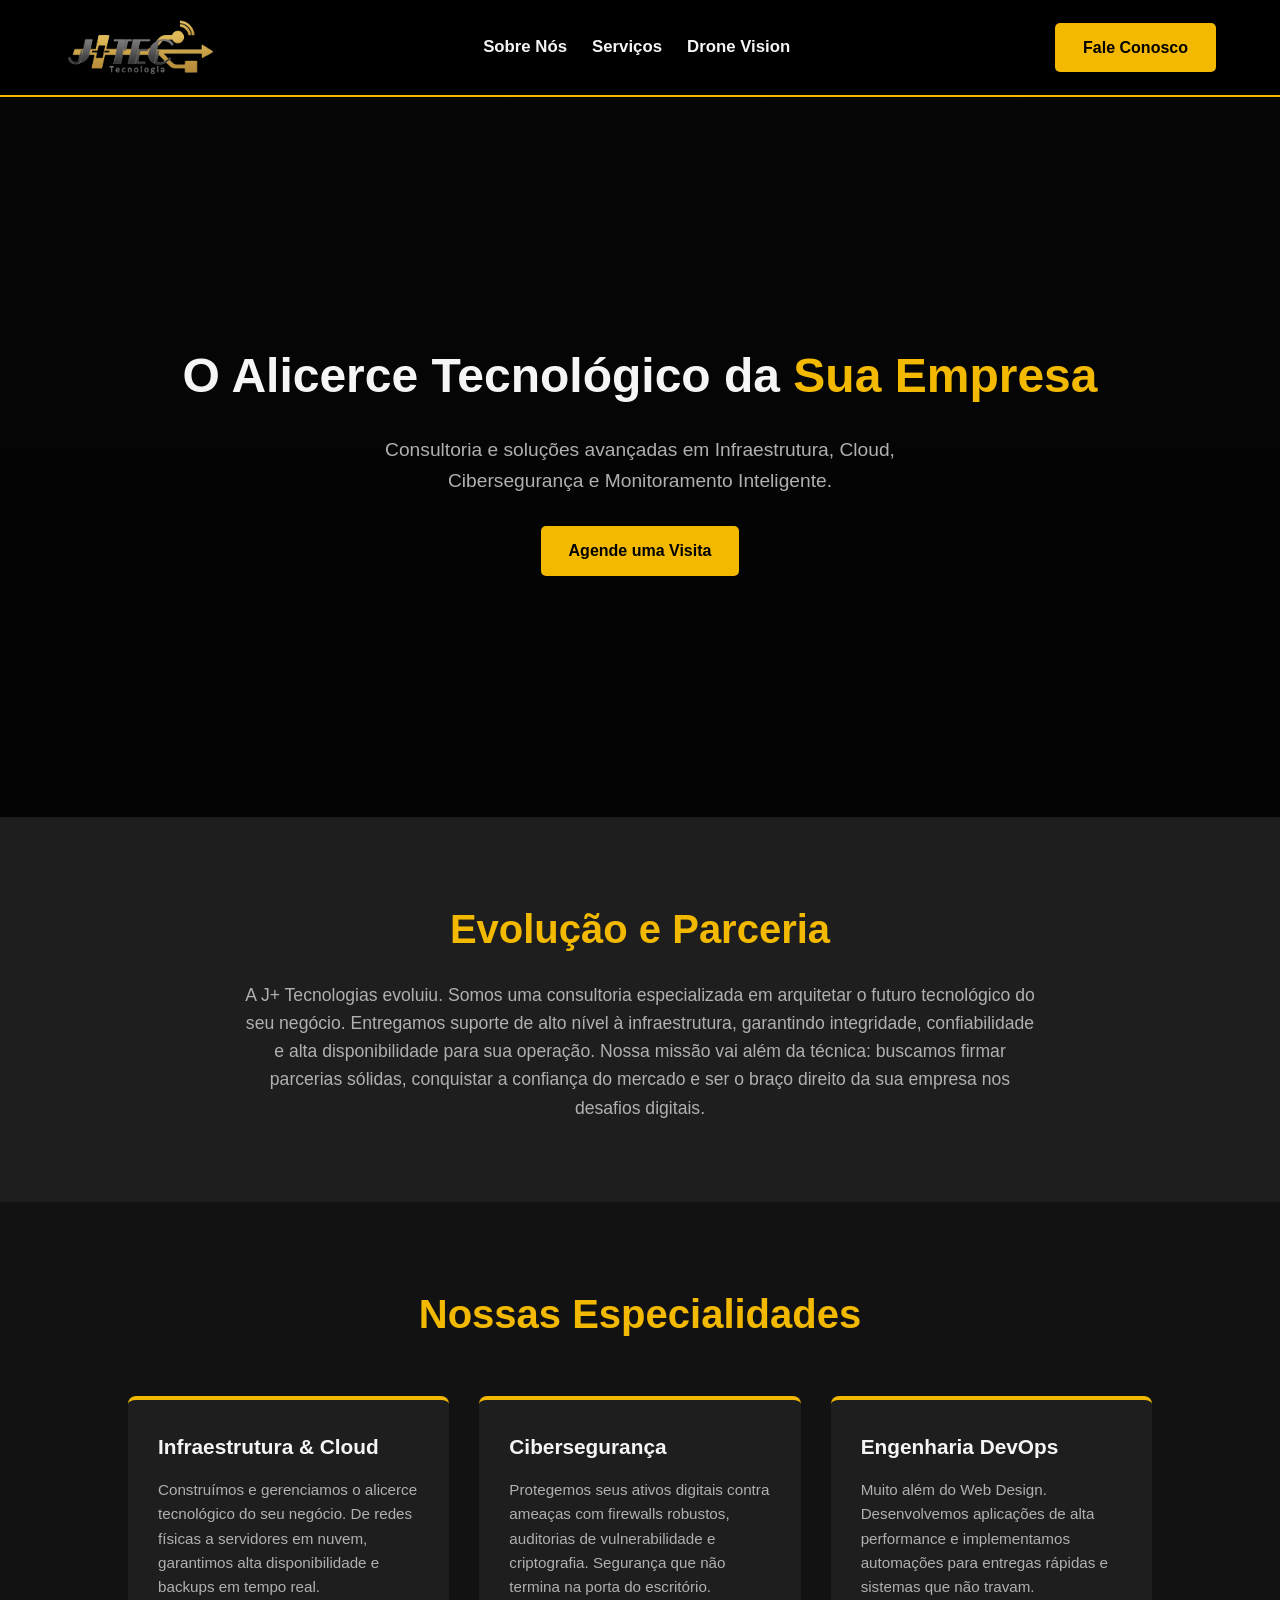
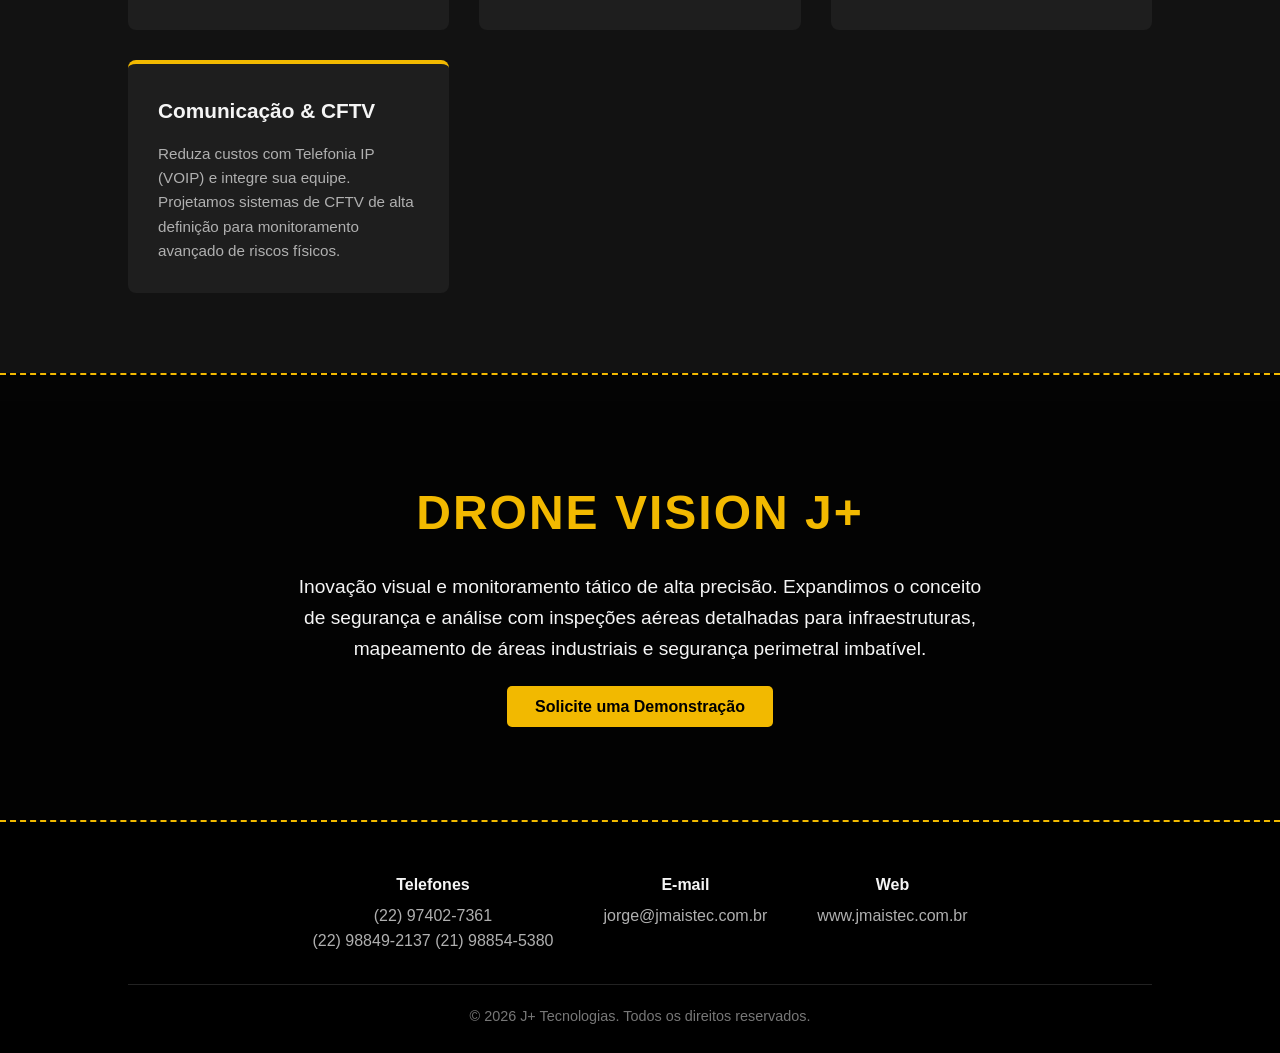
==== commit 513ef419: "Update logo and contact information in index.html Removed old logo image and added a new phone numbe" ====
--- a/index.html
+++ b/index.html
@@ -238,7 +238,6 @@
 
     <header>
         <a href="#" class="logo-container">
-            <img src="img/logo.png" alt="J+ Tecnologias Logo" class="logo-img">
             <img src="img/logon.png" alt="J+ Tecnologias Logo" class="logo-img">
         </a>
         <nav>
@@ -296,6 +295,7 @@
                 <strong>Telefones</strong>
                 (22) 97402-7361<br>
                 (22) 98849-2137
+                (21) 98854-5380<br>
             </div>
             <div>
                 <strong>E-mail</strong>
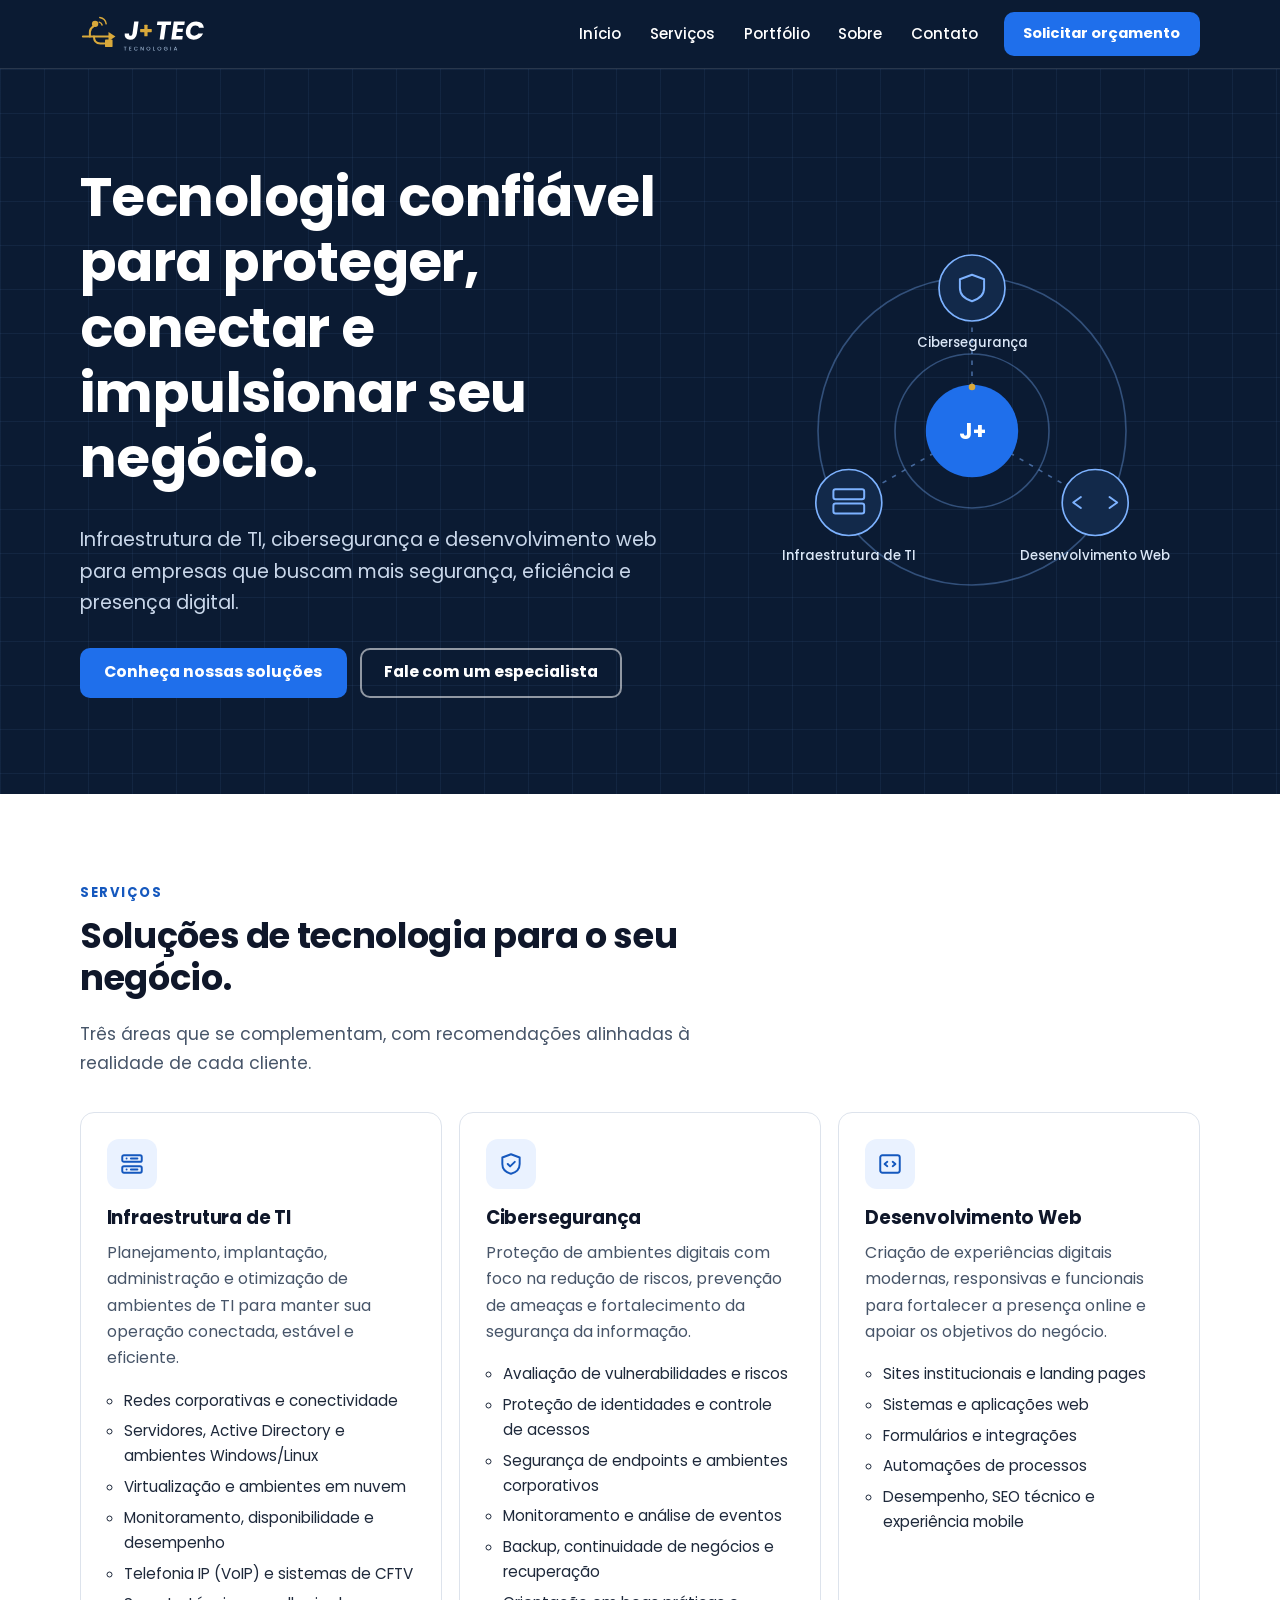
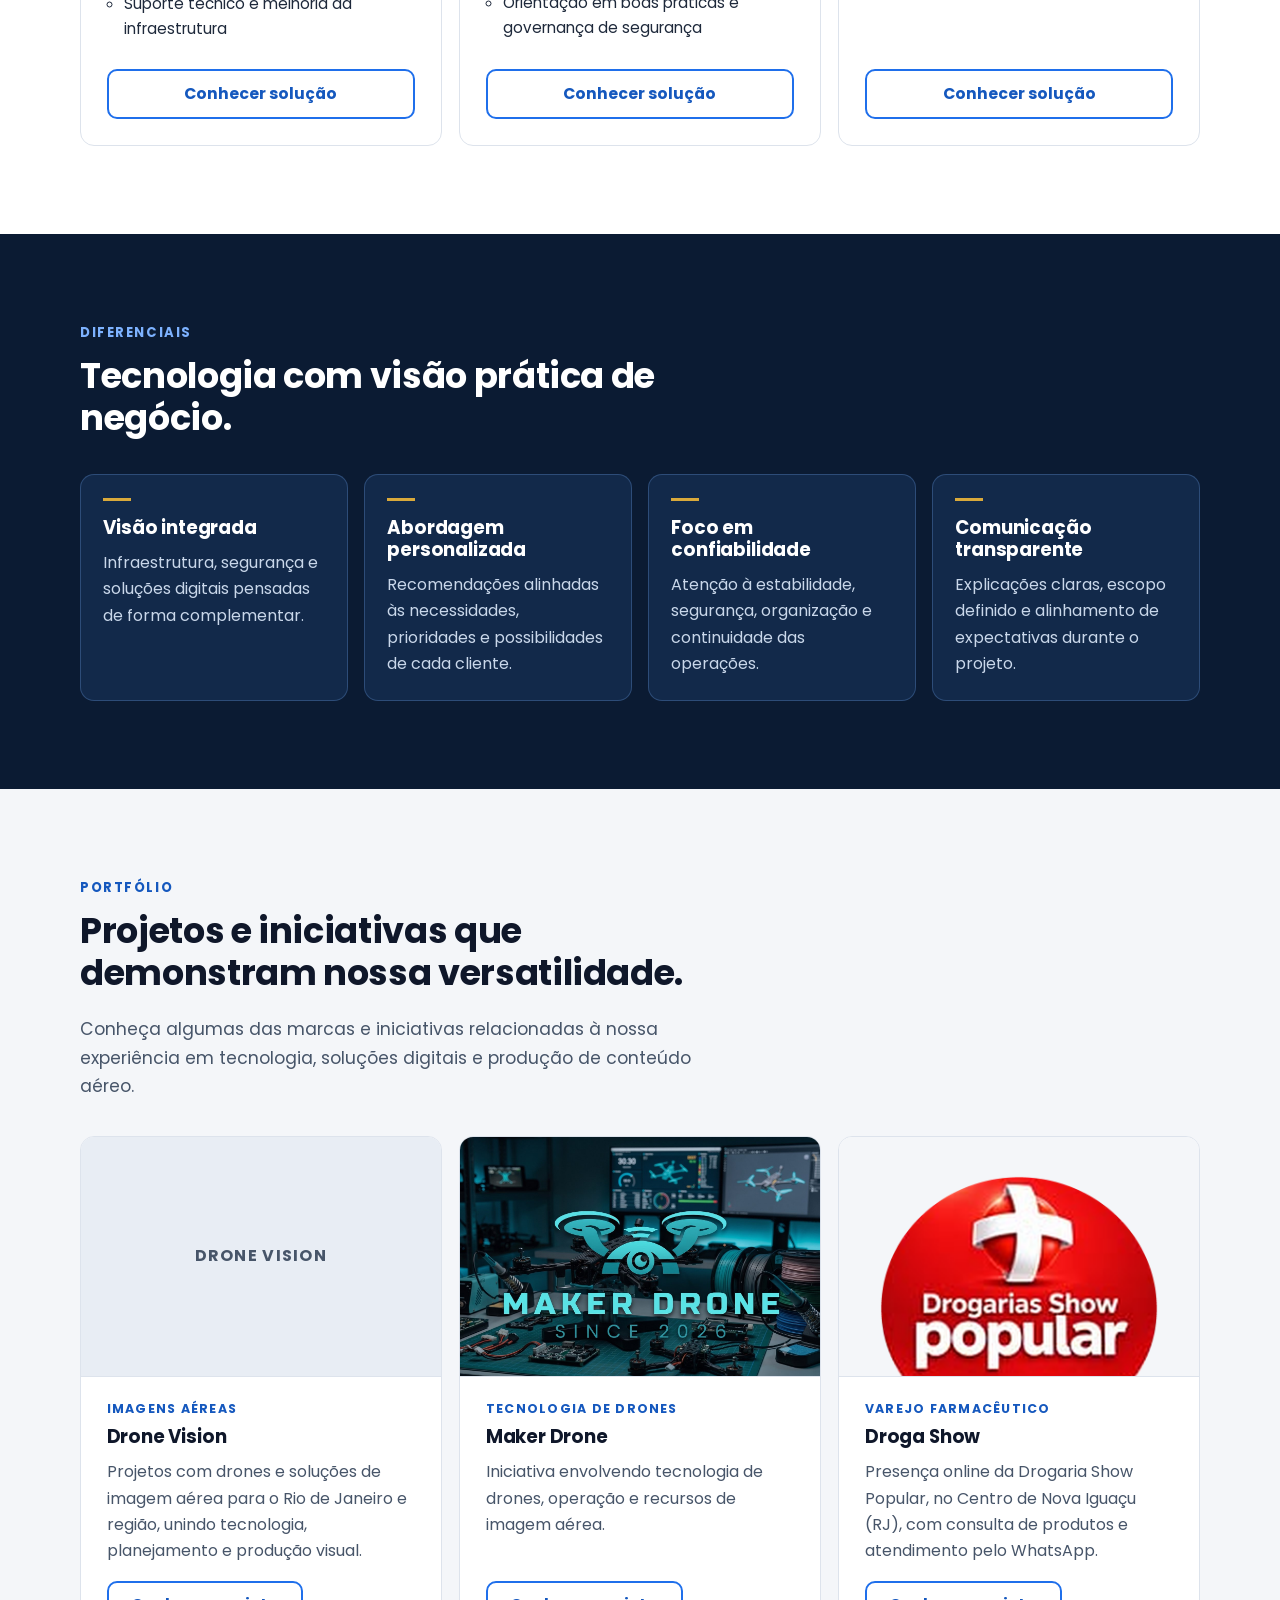
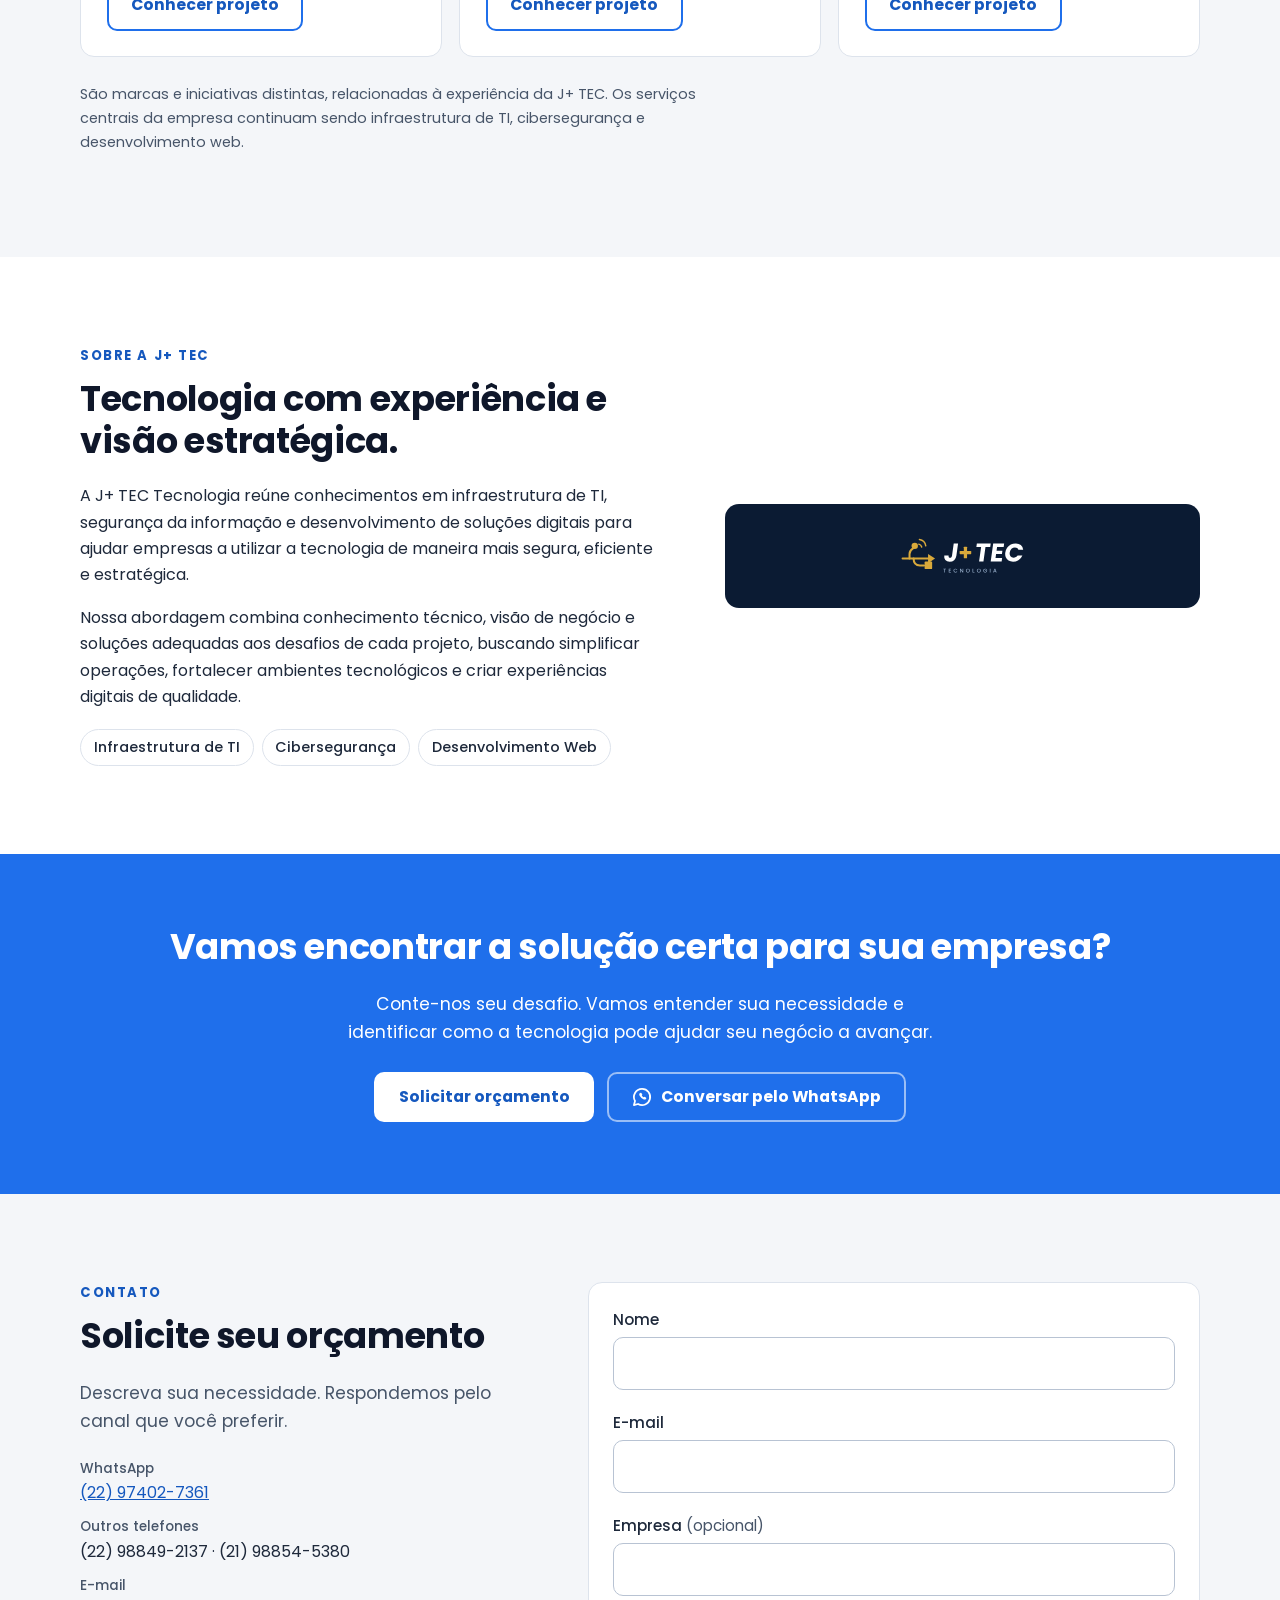
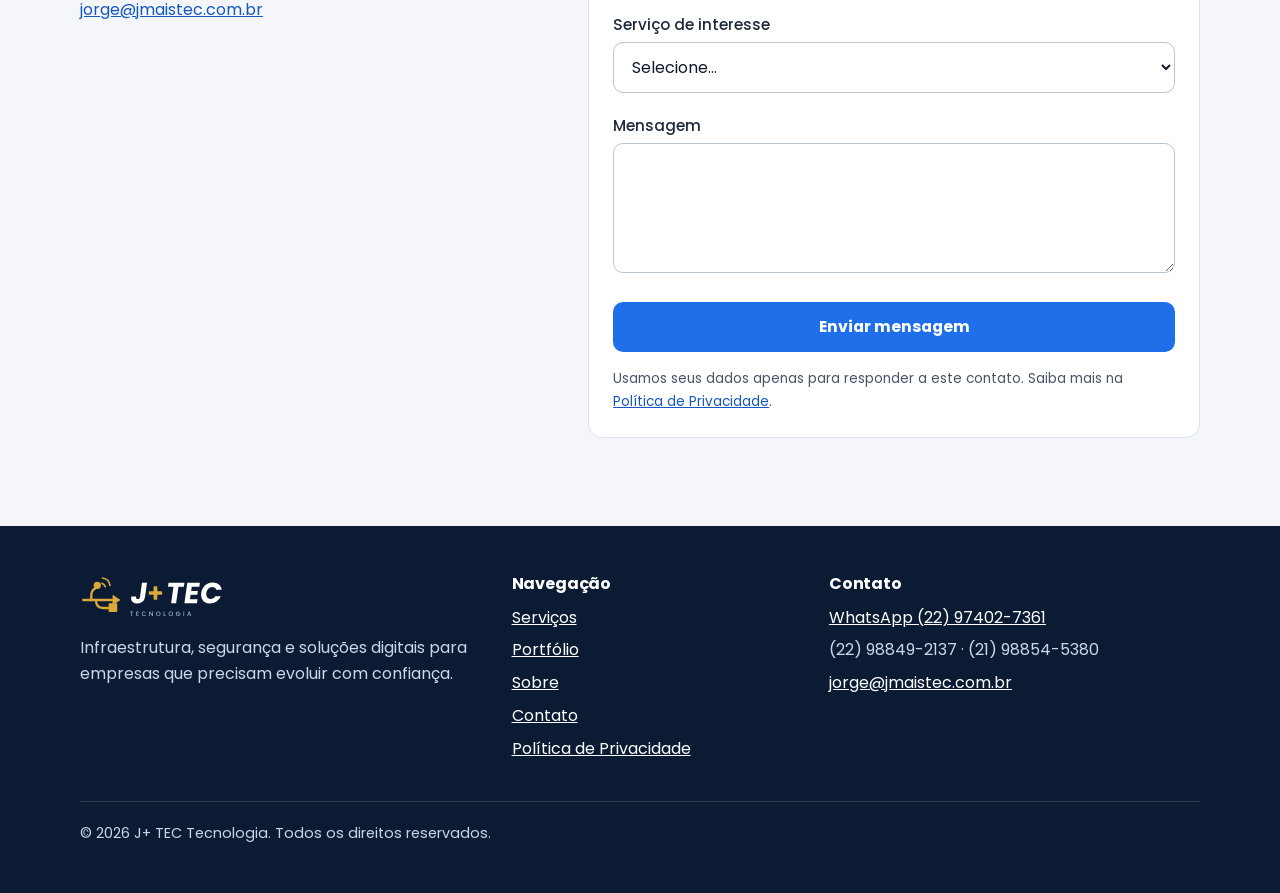
==== commit 9871a31f: "Add files via upload" ====
--- a/index.html
+++ b/index.html
@@ -1,315 +1,276 @@
 <!DOCTYPE html>
 <html lang="pt-BR">
 <head>
-    <meta charset="UTF-8">
-    <meta name="viewport" content="width=device-width, initial-scale=1.0">
-    <title>J+ Tecnologias | Infraestrutura, Cloud e Cibersegurança</title>
-    <style>
-        /* Variáveis de Cores (Dark Mode e Amarelo J+) */
-        :root {
-            --bg-color: #121212;
-            --section-bg: #1e1e1e;
-            --primary-color: #F2B900;
-            --text-light: #f5f5f5;
-            --text-gray: #b0b0b0;
-            --font-main: 'Segoe UI', Roboto, Helvetica, Arial, sans-serif;
-        }
-
-        * {
-            margin: 0;
-            padding: 0;
-            box-sizing: border-box;
-        }
-
-        body {
-            font-family: var(--font-main);
-            background-color: var(--bg-color);
-            color: var(--text-light);
-            line-height: 1.6;
-        }
-
-        /* --- Header & Navegação com Logo Grande e Sem Borda --- */
-        header {
-            background-color: #000;
-            padding: 10px 5%;
-            display: flex;
-            justify-content: space-between;
-            align-items: center;
-            border-bottom: 2px solid var(--primary-color);
-            position: sticky;
-            top: 0;
-            z-index: 1000;
-        }
-
-        .logo-container {
-            display: flex;
-            align-items: center;
-            text-decoration: none;
-            background: transparent; /* Remove qualquer fundo */
-            border: none; /* Remove a borda amarela */
-            padding: 0;
-        }
-
-        .logo-img {
-            height: 75px; /* Logo bem maior e imponente */
-            width: auto;
-            display: block;
-            object-fit: contain;
-        }
-
-        nav ul {
-            list-style: none;
-            display: flex;
-            gap: 25px;
-        }
-
-        nav ul li a {
-            color: var(--text-light);
-            text-decoration: none;
-            font-weight: 600;
-            font-size: 1.05rem;
-            transition: color 0.3s;
-        }
-
-        nav ul li a:hover {
-            color: var(--primary-color);
-        }
-
-        .btn-cta {
-            background-color: var(--primary-color);
-            color: #000;
-            padding: 12px 28px;
-            border-radius: 5px;
-            text-decoration: none;
-            font-weight: bold;
-            transition: background 0.3s, transform 0.2s;
-        }
-
-        .btn-cta:hover {
-            background-color: #dca300;
-            transform: scale(1.05);
-        }
-
-        /* --- Hero Section --- */
-        .hero {
-            height: 80vh;
-            display: flex;
-            flex-direction: column;
-            justify-content: center;
-            align-items: center;
-            text-align: center;
-            background: linear-gradient(rgba(0,0,0,0.7), rgba(0,0,0,0.8)), url('https://images.unsplash.com/photo-1550751827-4bd374c3f58b?auto=format&fit=crop&q=80') center/cover;
-            padding: 0 20px;
-        }
-
-        .hero h1 {
-            font-size: 3rem;
-            margin-bottom: 20px;
-        }
-
-        .hero h1 span {
-            color: var(--primary-color);
-        }
-
-        .hero p {
-            font-size: 1.2rem;
-            color: var(--text-gray);
-            max-width: 600px;
-            margin-bottom: 30px;
-        }
-
-        /* --- Sobre Nós --- */
-        .sobre {
-            padding: 80px 10%;
-            background-color: var(--section-bg);
-            text-align: center;
-        }
-
-        .sobre h2 {
-            font-size: 2.5rem;
-            color: var(--primary-color);
-            margin-bottom: 20px;
-        }
-
-        .sobre p {
-            font-size: 1.1rem;
-            color: var(--text-gray);
-            max-width: 800px;
-            margin: 0 auto;
-        }
-
-        /* --- Serviços --- */
-        .servicos {
-            padding: 80px 10%;
-        }
-
-        .servicos h2 {
-            text-align: center;
-            font-size: 2.5rem;
-            margin-bottom: 50px;
-            color: var(--primary-color);
-        }
-
-        .grid-servicos {
-            display: grid;
-            grid-template-columns: repeat(auto-fit, minmax(250px, 1fr));
-            gap: 30px;
-        }
-
-        .card-servico {
-            background-color: var(--section-bg);
-            padding: 30px;
-            border-radius: 8px;
-            border-top: 4px solid var(--primary-color);
-            transition: transform 0.3s;
-        }
-
-        .card-servico:hover {
-            transform: translateY(-10px);
-        }
-
-        .card-servico h3 {
-            margin-bottom: 15px;
-            font-size: 1.3rem;
-        }
-
-        .card-servico p {
-            color: var(--text-gray);
-            font-size: 0.95rem;
-        }
-
-        /* --- Drone Vision Section --- */
-        .drone-vision {
-            background: linear-gradient(rgba(0,0,0,0.8), rgba(0,0,0,0.9)), url('https://images.unsplash.com/photo-1527977966376-1c8408f9f108?auto=format&fit=crop&q=80') center/cover;
-            padding: 100px 10%;
-            text-align: center;
-            border-top: 2px dashed var(--primary-color);
-            border-bottom: 2px dashed var(--primary-color);
-        }
-
-        .drone-vision h2 {
-            font-size: 3rem;
-            color: var(--primary-color);
-            margin-bottom: 20px;
-            text-transform: uppercase;
-            letter-spacing: 2px;
-        }
-
-        .drone-vision p {
-            font-size: 1.2rem;
-            max-width: 700px;
-            margin: 0 auto 30px;
-        }
-
-        /* --- Rodapé --- */
-        footer {
-            background-color: #000;
-            padding: 50px 10% 25px;
-            text-align: center;
-        }
-
-        .contatos {
-            display: flex;
-            justify-content: center;
-            gap: 50px;
-            flex-wrap: wrap;
-            margin-bottom: 30px;
-        }
-
-        .contatos div {
-            color: var(--text-gray);
-        }
-
-        .contatos strong {
-            color: var(--text-light);
-            display: block;
-            margin-bottom: 5px;
-        }
-
-        .copy {
-            border-top: 1px solid #222;
-            padding-top: 20px;
-            color: #777;
-            font-size: 0.9rem;
-        }
-    </style>
+  <meta charset="utf-8">
+  <meta name="viewport" content="width=device-width, initial-scale=1">
+  <title>J+ TEC Tecnologia | Infraestrutura de TI, Cibersegurança e Desenvolvimento Web</title>
+  <meta name="description" content="Infraestrutura de TI, cibersegurança e desenvolvimento web para empresas que buscam mais segurança, eficiência e presença digital. Solicite um orçamento à J+ TEC Tecnologia.">
+  <meta name="theme-color" content="#0b1b33">
+  <link rel="canonical" href="https://jmaistec.com.br/">
+  <meta property="og:type" content="website">
+  <meta property="og:locale" content="pt_BR">
+  <meta property="og:site_name" content="J+ TEC Tecnologia">
+  <meta property="og:title" content="J+ TEC Tecnologia — Infraestrutura, segurança e soluções digitais">
+  <meta property="og:description" content="Tecnologia confiável para proteger, conectar e impulsionar seu negócio.">
+  <meta property="og:url" content="https://jmaistec.com.br/">
+  <meta property="og:image" content="https://jmaistec.com.br/assets/og-image.jpg">
+  <meta property="og:image:width" content="1200">
+  <meta property="og:image:height" content="630">
+  <meta property="og:image:alt" content="Logo da J+ TEC Tecnologia">
+  <meta name="twitter:card" content="summary_large_image">
+  <link rel="icon" href="favicon.ico" sizes="any">
+  <link rel="icon" type="image/png" sizes="32x32" href="assets/icons/favicon-32.png">
+  <link rel="apple-touch-icon" href="assets/icons/apple-touch-icon.png">
+  <link rel="preload" href="assets/fonts/poppins-700.woff" as="font" type="font/woff" crossorigin>
+  <link rel="stylesheet" href="css/style.css">
+  <script type="application/ld+json">
+  {"@context":"https://schema.org","@type":"Organization","name":"J+ TEC Tecnologia","url":"https://jmaistec.com.br/","logo":"https://jmaistec.com.br/assets/logo-jmais.svg","email":"jorge@jmaistec.com.br","telephone":"+55 22 97402-7361"}
+  </script>
 </head>
 <body>
-
-    <header>
-        <a href="#" class="logo-container">
-            <img src="img/logon.png" alt="J+ Tecnologias Logo" class="logo-img">
-        </a>
-        <nav>
+  <svg class="sprite" width="0" height="0" aria-hidden="true" focusable="false">
+    <symbol id="i-infra" viewBox="0 0 24 24"><g fill="none" stroke="currentColor" stroke-width="1.8" stroke-linecap="round" stroke-linejoin="round"><rect x="3" y="4" width="18" height="6" rx="1.5"/><rect x="3" y="14" width="18" height="6" rx="1.5"/><path d="M7 7h.01M7 17h.01M11 7h6M11 17h6"/></g></symbol>
+    <symbol id="i-shield" viewBox="0 0 24 24"><g fill="none" stroke="currentColor" stroke-width="1.8" stroke-linecap="round" stroke-linejoin="round"><path d="M12 3l8 3v6c0 4.5-3.2 7.7-8 9-4.8-1.3-8-4.5-8-9V6l8-3z"/><path d="M9 12l2.2 2.2L15.5 10"/></g></symbol>
+    <symbol id="i-code" viewBox="0 0 24 24"><g fill="none" stroke="currentColor" stroke-width="1.8" stroke-linecap="round" stroke-linejoin="round"><rect x="3" y="4" width="18" height="16" rx="2"/><path d="M9.5 10l-2.5 2 2.5 2M14.5 10l2.5 2-2.5 2"/></g></symbol>
+    <symbol id="i-wa" viewBox="0 0 24 24"><path fill="none" stroke="currentColor" stroke-width="1.9" stroke-linejoin="round" d="M12 3.2a8.8 8.8 0 0 0-7.6 13.2L3.2 20.8l4.5-1.2A8.8 8.8 0 1 0 12 3.2z"/><path fill="currentColor" d="M9.2 8.2c-.3.5-.3 1.3.2 2.3a9.8 9.8 0 0 0 4.1 3.9c1 .5 1.8.5 2.3.2l.7-.7c.3-.3.3-.7 0-1l-1.2-.9a.8.8 0 0 0-1 0l-.4.4c-.9-.4-1.8-1.3-2.2-2.2l.4-.4a.8.8 0 0 0 0-1l-.9-1.2c-.3-.3-.7-.3-1 0z"/></symbol>
+  </svg>
+
+  <a class="skip-link" href="#conteudo">Ir para o conteúdo</a>
+
+  <header class="site-header on-dark">
+    <div class="wrap site-header__bar">
+      <a class="brand" href="#inicio" aria-label="J+ TEC Tecnologia — início"><img src="assets/logo-jmais.svg" width="226" height="40" alt="J+ TEC Tecnologia"></a>
+      <button class="menu-toggle" type="button" aria-expanded="false" aria-controls="menu"><span class="menu-toggle__bars" aria-hidden="true"></span><span>Menu</span></button>
+      <nav class="nav" id="menu" aria-label="Menu principal">
+        <ul>
+          <li><a href="#inicio">Início</a></li>
+          <li><a href="#servicos">Serviços</a></li>
+          <li><a href="#portfolio">Portfólio</a></li>
+          <li><a href="#sobre">Sobre</a></li>
+          <li><a href="#contato">Contato</a></li>
+          <li><a class="btn btn--primary" href="#contato">Solicitar orçamento</a></li>
+        </ul>
+      </nav>
+    </div>
+  </header>
+
+  <main id="conteudo">
+    <section class="hero on-dark" id="inicio" aria-labelledby="hero-titulo">
+      <div class="wrap hero__grid">
+        <div>
+          <h1 id="hero-titulo">Tecnologia confiável para proteger, conectar e impulsionar seu negócio.</h1>
+          <p class="hero__text">Infraestrutura de TI, cibersegurança e desenvolvimento web para empresas que buscam mais segurança, eficiência e presença digital.</p>
+          <div class="btn-row">
+            <a class="btn btn--primary" href="#servicos">Conheça nossas soluções</a>
+            <a class="btn btn--ghost" href="#contato">Fale com um especialista</a>
+          </div>
+        </div>
+        <svg class="hero__art" viewBox="0 0 400 360" role="img" aria-label="Diagrama: J+ TEC conectando infraestrutura, cibersegurança e desenvolvimento web">
+          <circle class="ring" cx="200" cy="180" r="70"/><circle class="ring" cx="200" cy="180" r="140"/>
+          <path class="link" d="M200 180L200 50M200 180L88 245M200 180L312 245"/>
+          <circle class="node" cx="200" cy="50" r="30"/><circle class="node" cx="88" cy="245" r="30"/><circle class="node" cx="312" cy="245" r="30"/>
+          <circle class="core" cx="200" cy="180" r="42"/>
+          <text class="core-label" x="200" y="187">J+</text>
+          <g fill="none" stroke="#7db2ff" stroke-width="1.8" stroke-linecap="round" stroke-linejoin="round"><path d="M200 38l11 4v8c0 6-4.5 10-11 12-6.500-2-11-6-11-12v-8l11-4z"/><rect x="74" y="233" width="28" height="9" rx="2"/><rect x="74" y="246" width="28" height="9" rx="2"/><path d="M299 240l-7 5 7 5M325 240l7 5-7 5"/></g>
+          <text x="200" y="104">Cibersegurança</text><text x="88" y="297">Infraestrutura de TI</text><text x="312" y="297">Desenvolvimento Web</text>
+          <circle class="gold" cx="200" cy="140" r="3"/>
+        </svg>
+      </div>
+    </section>
+
+    <section class="section" id="servicos" aria-labelledby="serv-titulo">
+      <div class="wrap">
+        <div class="section__head">
+          <span class="eyebrow">Serviços</span>
+          <h2 id="serv-titulo">Soluções de tecnologia para o seu negócio.</h2>
+          <p class="lead">Três áreas que se complementam, com recomendações alinhadas à realidade de cada cliente.</p>
+        </div>
+        <ul class="cards cards--3">
+          <li class="card">
+            <div class="card__icon"><svg aria-hidden="true"><use href="#i-infra"/></svg></div>
+            <h3>Infraestrutura de TI</h3>
+            <p>Planejamento, implantação, administração e otimização de ambientes de TI para manter sua operação conectada, estável e eficiente.</p>
             <ul>
-                <li><a href="#sobre">Sobre Nós</a></li>
-                <li><a href="#servicos">Serviços</a></li>
-                <li><a href="#drone">Drone Vision</a></li>
+              <li>Redes corporativas e conectividade</li>
+              <li>Servidores, Active Directory e ambientes Windows/Linux</li>
+              <li>Virtualização e ambientes em nuvem</li>
+              <li>Monitoramento, disponibilidade e desempenho</li>
+              <li>Telefonia IP (VoIP) e sistemas de CFTV</li>
+              <li>Suporte técnico e melhoria da infraestrutura</li>
             </ul>
-        </nav>
-        <a href="https://wa.me/5522974027361" class="btn-cta" target="_blank">Fale Conosco</a>
-    </header>
-
-    <section class="hero">
-        <h1>O Alicerce Tecnológico da <span>Sua Empresa</span></h1>
-        <p>Consultoria e soluções avançadas em Infraestrutura, Cloud, Cibersegurança e Monitoramento Inteligente.</p>
-        <a href="https://wa.me/5522974027361" class="btn-cta" target="_blank">Agende uma Visita</a>
-    </section>
-
-    <section id="sobre" class="sobre">
-        <h2>Evolução e Parceria</h2>
-        <p>A J+ Tecnologias evoluiu. Somos uma consultoria especializada em arquitetar o futuro tecnológico do seu negócio. Entregamos suporte de alto nível à infraestrutura, garantindo integridade, confiabilidade e alta disponibilidade para sua operação. Nossa missão vai além da técnica: buscamos firmar parcerias sólidas, conquistar a confiança do mercado e ser o braço direito da sua empresa nos desafios digitais.</p>
-    </section>
-
-    <section id="servicos" class="servicos">
-        <h2>Nossas Especialidades</h2>
-        <div class="grid-servicos">
-            <div class="card-servico">
-                <h3>Infraestrutura & Cloud</h3>
-                <p>Construímos e gerenciamos o alicerce tecnológico do seu negócio. De redes físicas a servidores em nuvem, garantimos alta disponibilidade e backups em tempo real.</p>
+            <a class="btn btn--outline" href="#contato" data-servico="Infraestrutura de TI">Conhecer solução<span class="sr-only"> de infraestrutura de TI</span></a>
+          </li>
+          <li class="card">
+            <div class="card__icon"><svg aria-hidden="true"><use href="#i-shield"/></svg></div>
+            <h3>Cibersegurança</h3>
+            <p>Proteção de ambientes digitais com foco na redução de riscos, prevenção de ameaças e fortalecimento da segurança da informação.</p>
+            <ul>
+              <li>Avaliação de vulnerabilidades e riscos</li>
+              <li>Proteção de identidades e controle de acessos</li>
+              <li>Segurança de endpoints e ambientes corporativos</li>
+              <li>Monitoramento e análise de eventos</li>
+              <li>Backup, continuidade de negócios e recuperação</li>
+              <li>Orientação em boas práticas e governança de segurança</li>
+            </ul>
+            <a class="btn btn--outline" href="#contato" data-servico="Cibersegurança">Conhecer solução<span class="sr-only"> de cibersegurança</span></a>
+          </li>
+          <li class="card">
+            <div class="card__icon"><svg aria-hidden="true"><use href="#i-code"/></svg></div>
+            <h3>Desenvolvimento Web</h3>
+            <p>Criação de experiências digitais modernas, responsivas e funcionais para fortalecer a presença online e apoiar os objetivos do negócio.</p>
+            <ul>
+              <li>Sites institucionais e landing pages</li>
+              <li>Sistemas e aplicações web</li>
+              <li>Formulários e integrações</li>
+              <li>Automações de processos</li>
+              <li>Desempenho, SEO técnico e experiência mobile</li>
+            </ul>
+            <a class="btn btn--outline" href="#contato" data-servico="Desenvolvimento Web">Conhecer solução<span class="sr-only"> de desenvolvimento web</span></a>
+          </li>
+        </ul>
+      </div>
+    </section>
+
+    <section class="section section--navy on-dark" id="diferenciais" aria-labelledby="dif-titulo">
+      <div class="wrap">
+        <div class="section__head">
+          <span class="eyebrow">Diferenciais</span>
+          <h2 id="dif-titulo">Tecnologia com visão prática de negócio.</h2>
+        </div>
+        <ul class="pillars">
+          <li class="pillar"><h3>Visão integrada</h3><p>Infraestrutura, segurança e soluções digitais pensadas de forma complementar.</p></li>
+          <li class="pillar"><h3>Abordagem personalizada</h3><p>Recomendações alinhadas às necessidades, prioridades e possibilidades de cada cliente.</p></li>
+          <li class="pillar"><h3>Foco em confiabilidade</h3><p>Atenção à estabilidade, segurança, organização e continuidade das operações.</p></li>
+          <li class="pillar"><h3>Comunicação transparente</h3><p>Explicações claras, escopo definido e alinhamento de expectativas durante o projeto.</p></li>
+        </ul>
+      </div>
+    </section>
+
+    <section class="section section--gray" id="portfolio" aria-labelledby="port-titulo">
+      <div class="wrap">
+        <div class="section__head">
+          <span class="eyebrow">Portfólio</span>
+          <h2 id="port-titulo">Projetos e iniciativas que demonstram nossa versatilidade.</h2>
+          <p class="lead">Conheça algumas das marcas e iniciativas relacionadas à nossa experiência em tecnologia, soluções digitais e produção de conteúdo aéreo.</p>
+        </div>
+        <ul class="cards cards--3">
+          <li class="card project">
+            <!--
+              LOGO DA DRONE VISION: o arquivo não foi recebido. Salve a logo original em assets/projetos/drone-vision-logo.png
+              e troque o <div class="project__media project__media--pending"> abaixo por:
+              <div class="project__media project__media--logo"><img src="assets/projetos/drone-vision-logo.png" width="LARGURA" height="ALTURA" loading="lazy" alt="Logo da Drone Vision"></div>
+            -->
+            <div class="project__media project__media--pending" role="img" aria-label="Drone Vision">DRONE VISION</div>
+            <div class="project__body">
+              <span class="project__tag">Imagens aéreas</span>
+              <h3>Drone Vision</h3>
+              <p>Projetos com drones e soluções de imagem aérea para o Rio de Janeiro e região, unindo tecnologia, planejamento e produção visual.</p>
+              <a class="btn btn--outline" href="https://dronevision.com.br/" target="_blank" rel="noopener noreferrer">Conhecer projeto<span class="sr-only"> Drone Vision (abre em nova aba)</span></a>
             </div>
-            <div class="card-servico">
-                <h3>Cibersegurança</h3>
-                <p>Protegemos seus ativos digitais contra ameaças com firewalls robustos, auditorias de vulnerabilidade e criptografia. Segurança que não termina na porta do escritório.</p>
+          </li>
+          <li class="card project">
+            <div class="project__media"><img src="assets/projetos/maker-drone.jpg" width="1400" height="963" loading="lazy" alt="Logo da Maker Drone sobre uma bancada com drone, placas eletrônicas e monitores"></div>
+            <div class="project__body">
+              <span class="project__tag">Tecnologia de drones</span>
+              <h3>Maker Drone</h3>
+              <p>Iniciativa envolvendo tecnologia de drones, operação e recursos de imagem aérea.</p>
+              <a class="btn btn--outline" href="https://makerdrone.com.br/" target="_blank" rel="noopener noreferrer">Conhecer projeto<span class="sr-only"> Maker Drone (abre em nova aba)</span></a>
             </div>
-            <div class="card-servico">
-                <h3>Engenharia DevOps</h3>
-                <p>Muito além do Web Design. Desenvolvemos aplicações de alta performance e implementamos automações para entregas rápidas e sistemas que não travam.</p>
+          </li>
+          <li class="card project">
+            <div class="project__media project__media--logo"><img src="assets/projetos/droga-show-logo.png" width="600" height="572" loading="lazy" alt="Logo da Drogaria Show Popular"></div>
+            <div class="project__body">
+              <span class="project__tag">Varejo farmacêutico</span>
+              <h3>Droga Show</h3>
+              <p>Presença online da Drogaria Show Popular, no Centro de Nova Iguaçu (RJ), com consulta de produtos e atendimento pelo WhatsApp.</p>
+              <a class="btn btn--outline" href="https://drogariashowpopular.com.br/" target="_blank" rel="noopener noreferrer">Conhecer projeto<span class="sr-only"> Droga Show (abre em nova aba)</span></a>
             </div>
-            <div class="card-servico">
-                <h3>Comunicação & CFTV</h3>
-                <p>Reduza custos com Telefonia IP (VOIP) e integre sua equipe. Projetamos sistemas de CFTV de alta definição para monitoramento avançado de riscos físicos.</p>
-            </div>
-        </div>
-    </section>
-
-    <section id="drone" class="drone-vision">
-        <h2>DRONE VISION J+</h2>
-        <p>Inovação visual e monitoramento tático de alta precisão. Expandimos o conceito de segurança e análise com inspeções aéreas detalhadas para infraestruturas, mapeamento de áreas industriais e segurança perimetral imbatível.</p>
-        <a href="https://wa.me/5522974027361" class="btn-cta" target="_blank">Solicite uma Demonstração</a>
-    </section>
-
-    <footer>
-        <div class="contatos">
-            <div>
-                <strong>Telefones</strong>
-                (22) 97402-7361<br>
-                (22) 98849-2137
-                (21) 98854-5380<br>
-            </div>
-            <div>
-                <strong>E-mail</strong>
-                jorge@jmaistec.com.br
-            </div>
-            <div>
-                <strong>Web</strong>
-                www.jmaistec.com.br
-            </div>
-        </div>
-        <div class="copy">
-            &copy; 2026 J+ Tecnologias. Todos os direitos reservados.
-        </div>
-    </footer>
-
+          </li>
+        </ul>
+        <p class="note">São marcas e iniciativas distintas, relacionadas à experiência da J+ TEC. Os serviços centrais da empresa continuam sendo infraestrutura de TI, cibersegurança e desenvolvimento web.</p>
+      </div>
+    </section>
+
+    <section class="section" id="sobre" aria-labelledby="sobre-titulo">
+      <div class="wrap about">
+        <div>
+          <span class="eyebrow">Sobre a J+ TEC</span>
+          <h2 id="sobre-titulo">Tecnologia com experiência e visão estratégica.</h2>
+          <p>A J+ TEC Tecnologia reúne conhecimentos em infraestrutura de TI, segurança da informação e desenvolvimento de soluções digitais para ajudar empresas a utilizar a tecnologia de maneira mais segura, eficiente e estratégica.</p>
+          <p>Nossa abordagem combina conhecimento técnico, visão de negócio e soluções adequadas aos desafios de cada projeto, buscando simplificar operações, fortalecer ambientes tecnológicos e criar experiências digitais de qualidade.</p>
+          <ul class="areas"><li>Infraestrutura de TI</li><li>Cibersegurança</li><li>Desenvolvimento Web</li></ul>
+        </div>
+        <div class="about__panel"><img src="assets/logo-jmais.svg" width="226" height="40" alt="" loading="lazy"></div>
+      </div>
+    </section>
+
+    <section class="cta" aria-labelledby="cta-titulo">
+      <div class="wrap">
+        <h2 id="cta-titulo">Vamos encontrar a solução certa para sua empresa?</h2>
+        <p>Conte-nos seu desafio. Vamos entender sua necessidade e identificar como a tecnologia pode ajudar seu negócio a avançar.</p>
+        <div class="btn-row">
+          <a class="btn btn--primary" href="#contato">Solicitar orçamento</a>
+          <a class="btn btn--ghost" href="https://wa.me/5522974027361" target="_blank" rel="noopener noreferrer"><svg width="22" height="22" aria-hidden="true"><use href="#i-wa"/></svg>Conversar pelo WhatsApp<span class="sr-only"> (abre em nova aba)</span></a>
+        </div>
+      </div>
+    </section>
+
+    <section class="section section--gray" id="contato" aria-labelledby="contato-titulo">
+      <div class="wrap contact">
+        <div>
+          <span class="eyebrow">Contato</span>
+          <h2 id="contato-titulo">Solicite seu orçamento</h2>
+          <p class="lead">Descreva sua necessidade. Respondemos pelo canal que você preferir.</p>
+          <ul class="contact__list">
+            <li><strong>WhatsApp</strong><a href="https://wa.me/5522974027361" target="_blank" rel="noopener noreferrer">(22) 97402-7361<span class="sr-only"> (abre em nova aba)</span></a></li>
+            <li><strong>Outros telefones</strong>(22) 98849-2137 · (21) 98854-5380</li>
+            <li><strong>E-mail</strong><a href="mailto:jorge@jmaistec.com.br">jorge@jmaistec.com.br</a></li>
+          </ul>
+        </div>
+        <form class="form" id="form-contato" novalidate>
+          <div class="field"><label for="f-nome">Nome</label><input id="f-nome" name="name" type="text" autocomplete="name" required maxlength="100"><p class="err" id="e-nome" role="alert"></p></div>
+          <div class="field"><label for="f-email">E-mail</label><input id="f-email" name="email" type="email" autocomplete="email" required maxlength="120"><p class="err" id="e-email" role="alert"></p></div>
+          <div class="field"><label for="f-empresa">Empresa <span class="opt">(opcional)</span></label><input id="f-empresa" name="company" type="text" autocomplete="organization" maxlength="100"></div>
+          <div class="field"><label for="f-servico">Serviço de interesse</label>
+            <select id="f-servico" name="service" required>
+              <option value="">Selecione…</option><option>Infraestrutura de TI</option><option>Cibersegurança</option><option>Desenvolvimento Web</option><option>Ainda não sei / outro assunto</option>
+            </select><p class="err" id="e-servico" role="alert"></p></div>
+          <div class="field"><label for="f-msg">Mensagem</label><textarea id="f-msg" name="message" required minlength="10" maxlength="2000"></textarea><p class="err" id="e-msg" role="alert"></p></div>
+          <div class="hp" aria-hidden="true"><label for="f-site">Não preencha este campo</label><input id="f-site" name="botcheck" type="text" tabindex="-1" autocomplete="off"></div>
+          <button class="btn btn--primary" type="submit" id="f-enviar">Enviar mensagem</button>
+          <div class="status" id="f-status" role="status" aria-live="polite" hidden></div>
+          <p class="form__legal">Usamos seus dados apenas para responder a este contato. Saiba mais na <a href="privacidade.html">Política de Privacidade</a>.</p>
+        </form>
+      </div>
+    </section>
+  </main>
+
+  <footer class="site-footer on-dark">
+    <div class="wrap">
+      <div class="footer-grid">
+        <div class="footer-brand">
+          <img src="assets/logo-jmais.svg" width="226" height="40" alt="J+ TEC Tecnologia" loading="lazy">
+          <p>Infraestrutura, segurança e soluções digitais para empresas que precisam evoluir com confiança.</p>
+        </div>
+        <div>
+          <h2>Navegação</h2>
+          <ul><li><a href="#servicos">Serviços</a></li><li><a href="#portfolio">Portfólio</a></li><li><a href="#sobre">Sobre</a></li><li><a href="#contato">Contato</a></li><li><a href="privacidade.html">Política de Privacidade</a></li></ul>
+        </div>
+        <div>
+          <h2>Contato</h2>
+          <ul>
+            <li><a href="https://wa.me/5522974027361" target="_blank" rel="noopener noreferrer">WhatsApp (22) 97402-7361<span class="sr-only"> (abre em nova aba)</span></a></li>
+            <li>(22) 98849-2137 · (21) 98854-5380</li>
+            <li><a href="mailto:jorge@jmaistec.com.br">jorge@jmaistec.com.br</a></li>
+          </ul>
+          <!-- Redes sociais: adicionar somente após confirmar os endereços oficiais. -->
+        </div>
+      </div>
+      <p class="footer-legal">&copy; <span id="ano">2026</span> J+ TEC Tecnologia. Todos os direitos reservados.</p>
+    </div>
+  </footer>
+
+  <script src="js/config.js"></script>
+  <script src="js/main.js" defer></script>
 </body>
 </html>
--- a/css/style.css
+++ b/css/style.css
@@ -0,0 +1,193 @@
+/* J+ TEC Tecnologia — estilos. Cores em :root. Dourado só no símbolo da marca e em pequenos detalhes. */
+@font-face { font-family: "Poppins"; src: url("../assets/fonts/poppins-400.woff") format("woff"); font-weight: 400; font-display: swap; }
+@font-face { font-family: "Poppins"; src: url("../assets/fonts/poppins-500.woff") format("woff"); font-weight: 500; font-display: swap; }
+@font-face { font-family: "Poppins"; src: url("../assets/fonts/poppins-700.woff") format("woff"); font-weight: 700; font-display: swap; }
+
+:root {
+  --navy: #0b1b33; --navy-2: #12294a; --blue: #1f6feb; --blue-dark: #1558be; --sky: #7db2ff;
+  --gold: #d9a93b; --ink: #0f172a; --text: #1e293b; --muted: #475569;
+  --gray: #f4f6f9; --line: #dde3ec; --white: #fff;
+  --font: "Poppins", "Segoe UI", system-ui, -apple-system, Roboto, Arial, sans-serif;
+  --radius: 14px; --header-h: 68px; --focus: var(--blue);
+}
+*, *::before, *::after { box-sizing: border-box; }
+html { scroll-behavior: smooth; scroll-padding-top: calc(var(--header-h) + 8px); -webkit-text-size-adjust: 100%; }
+body { margin: 0; font: 400 1rem/1.65 var(--font); color: var(--text); background: var(--white); }
+img, svg { display: block; max-width: 100%; }
+a { color: var(--blue-dark); }
+h1, h2, h3 { margin: 0 0 .6em; line-height: 1.2; color: var(--ink); letter-spacing: -.01em; }
+h1 { font-size: clamp(2rem, 5.4vw, 3.4rem); font-weight: 700; }
+h2 { font-size: clamp(1.55rem, 3.6vw, 2.2rem); font-weight: 700; }
+h3 { font-size: 1.15rem; font-weight: 700; }
+p { margin: 0 0 1em; }
+.wrap { width: min(1120px, 100% - 2.5rem); margin-inline: auto; }
+:focus-visible { outline: 3px solid var(--focus); outline-offset: 3px; border-radius: 4px; }
+.on-dark { --focus: var(--sky); }
+.sr-only { position: absolute !important; width: 1px; height: 1px; margin: -1px; padding: 0; overflow: hidden; clip: rect(0 0 0 0); white-space: nowrap; border: 0; }
+.skip-link { position: absolute; left: .75rem; top: -4rem; z-index: 200; background: var(--white); color: var(--ink); font-weight: 700; padding: .7rem 1rem; border-radius: 8px; }
+.skip-link:focus { top: .75rem; }
+
+.btn { display: inline-flex; align-items: center; justify-content: center; gap: .5rem; min-height: 50px; padding: .7rem 1.4rem; font: 700 .98rem/1.2 var(--font); text-decoration: none; text-align: center; border: 2px solid transparent; border-radius: 10px; cursor: pointer; transition: background-color .15s, color .15s, border-color .15s; }
+.btn--primary { background: var(--blue); color: var(--white); }
+.btn--primary:hover { background: var(--blue-dark); color: var(--white); }
+.btn--ghost { background: transparent; color: var(--white); border-color: rgba(255,255,255,.55); }
+.btn--ghost:hover { background: rgba(255,255,255,.1); color: var(--white); }
+.btn--outline { background: var(--white); color: var(--blue-dark); border-color: var(--blue); }
+.btn--outline:hover { background: #eaf2ff; }
+.btn[disabled] { opacity: .65; cursor: progress; }
+.btn-row { display: flex; flex-wrap: wrap; gap: .8rem; }
+.btn-row .btn { flex: 1 1 100%; }
+
+/* Cabeçalho */
+.site-header { position: sticky; top: 0; z-index: 100; background: var(--navy); color: var(--white); border-bottom: 1px solid rgba(255,255,255,.12); }
+.site-header__bar { min-height: var(--header-h); display: flex; align-items: center; justify-content: space-between; gap: 1rem; }
+.brand img { height: 40px; width: auto; }
+.menu-toggle { display: inline-flex; align-items: center; gap: .6rem; background: transparent; color: var(--white); border: 1.5px solid rgba(255,255,255,.5); border-radius: 8px; min-height: 42px; padding: 0 .85rem; font: 500 .92rem var(--font); cursor: pointer; }
+.menu-toggle__bars, .menu-toggle__bars::before, .menu-toggle__bars::after { display: block; width: 18px; height: 2px; background: currentColor; border-radius: 2px; transition: transform .2s; }
+.menu-toggle__bars { position: relative; }
+.menu-toggle__bars::before, .menu-toggle__bars::after { content: ""; position: absolute; left: 0; }
+.menu-toggle__bars::before { top: -6px; } .menu-toggle__bars::after { top: 6px; }
+.menu-toggle[aria-expanded="true"] .menu-toggle__bars { background: transparent; }
+.menu-toggle[aria-expanded="true"] .menu-toggle__bars::before { transform: translateY(6px) rotate(45deg); }
+.menu-toggle[aria-expanded="true"] .menu-toggle__bars::after { transform: translateY(-6px) rotate(-45deg); }
+.nav { display: none; position: absolute; left: 0; right: 0; top: 100%; background: var(--navy); border-bottom: 1px solid rgba(255,255,255,.12); padding: .4rem 1.25rem 1.2rem; }
+.nav.is-open { display: block; }
+.nav ul { list-style: none; margin: 0; padding: 0; }
+.nav li a:not(.btn) { display: block; padding: .8rem .2rem; color: var(--white); text-decoration: none; font-weight: 500; border-bottom: 1px solid rgba(255,255,255,.1); }
+.nav li a:not(.btn):hover { color: var(--sky); }
+.nav .btn { width: 100%; margin-top: 1rem; }
+
+/* Hero */
+.hero { background: var(--navy); color: var(--white); padding-block: clamp(3rem, 8vw, 6rem); position: relative; overflow: hidden;
+  background-image: linear-gradient(rgba(125,178,255,.07) 1px, transparent 1px), linear-gradient(90deg, rgba(125,178,255,.07) 1px, transparent 1px); background-size: 44px 44px; }
+.hero__grid { display: grid; gap: 2.5rem; align-items: center; }
+.hero h1 { color: var(--white); }
+.hero__text { font-size: clamp(1.02rem, 2.2vw, 1.2rem); color: #c9d7ea; max-width: 52ch; margin-bottom: 1.8rem; }
+.hero__art { max-width: 440px; margin-inline: auto; width: 100%; }
+.hero__art .ring { fill: none; stroke: rgba(125,178,255,.35); stroke-width: 1.5; }
+.hero__art .link { stroke: rgba(125,178,255,.5); stroke-width: 1.5; stroke-dasharray: 4 6; animation: flow 3s linear infinite; }
+.hero__art .node { fill: var(--navy-2); stroke: var(--sky); stroke-width: 1.5; }
+.hero__art .core { fill: var(--blue); }
+.hero__art text { font: 500 12px var(--font); fill: #dbe7f7; text-anchor: middle; }
+.hero__art .gold { fill: var(--gold); }
+@keyframes flow { to { stroke-dashoffset: -20; } }
+
+/* Seções */
+.section { padding-block: clamp(3.5rem, 7vw, 5.5rem); }
+.section--gray { background: var(--gray); }
+.section--navy { background: var(--navy); color: #c9d7ea; }
+.section--navy h2, .section--navy h3 { color: var(--white); }
+.section__head { max-width: 62ch; margin-bottom: 2.2rem; }
+.eyebrow { display: block; margin-bottom: .7rem; font-size: .82rem; font-weight: 700; letter-spacing: .12em; text-transform: uppercase; color: var(--blue-dark); }
+.section--navy .eyebrow { color: var(--sky); }
+.lead { font-size: 1.08rem; color: var(--muted); }
+
+.cards { display: grid; gap: 1.1rem; grid-template-columns: 1fr; list-style: none; margin: 0; padding: 0; }
+.card { display: flex; flex-direction: column; background: var(--white); border: 1px solid var(--line); border-radius: var(--radius); padding: 1.6rem; }
+.card__icon { width: 50px; height: 50px; border-radius: 12px; display: grid; place-items: center; background: #eaf2ff; color: var(--blue-dark); margin-bottom: 1.1rem; }
+.card__icon svg { width: 26px; height: 26px; }
+.card p { color: var(--muted); }
+.card ul { margin: 0 0 1.4rem; padding-left: 1.1rem; color: var(--text); font-size: .95rem; }
+.card li { margin-bottom: .35rem; }
+.card .btn { margin-top: auto; }
+
+.pillars { display: grid; gap: 1rem; grid-template-columns: 1fr; list-style: none; margin: 0; padding: 0; }
+.pillar { padding: 1.4rem; border: 1px solid rgba(125,178,255,.25); border-radius: var(--radius); background: var(--navy-2); }
+.pillar::before { content: ""; display: block; width: 28px; height: 3px; background: var(--gold); margin-bottom: 1rem; }
+.pillar p { margin: 0; }
+
+/* Portfólio */
+.project { padding: 0; overflow: hidden; }
+.project__media { aspect-ratio: 3 / 2; background: var(--gray); display: grid; place-items: center; overflow: hidden; border-bottom: 1px solid var(--line); }
+.project__media img { width: 100%; height: 100%; object-fit: cover; }
+.project__media--logo img { width: auto; height: 78%; object-fit: contain; }
+.project__media--pending { background: #e8edf4; color: var(--muted); font-weight: 700; letter-spacing: .08em; text-align: center; padding: 1rem; }
+.project__body { display: flex; flex-direction: column; flex: 1; padding: 1.4rem 1.6rem 1.6rem; }
+.project__tag { font-size: .78rem; font-weight: 700; letter-spacing: .1em; text-transform: uppercase; color: var(--blue-dark); margin-bottom: .4rem; }
+.project__body .btn { margin-top: auto; align-self: flex-start; }
+.note { font-size: .9rem; color: var(--muted); margin-top: 1.6rem; max-width: 70ch; }
+
+/* Sobre */
+.about { display: grid; gap: 2rem; align-items: center; }
+.about__panel { border-radius: var(--radius); background: var(--navy); padding: 2rem; display: grid; place-items: center; }
+.about__panel img { width: min(320px, 100%); }
+.areas { list-style: none; margin: 1.2rem 0 0; padding: 0; display: flex; flex-wrap: wrap; gap: .5rem; }
+.areas li { padding: .35rem .8rem; border: 1px solid var(--line); border-radius: 999px; font-size: .9rem; font-weight: 500; background: var(--white); }
+
+/* Chamada */
+.cta { background: var(--blue); color: var(--white); text-align: center; padding-block: clamp(3rem, 7vw, 4.5rem); }
+.cta h2 { color: var(--white); }
+.cta p { max-width: 54ch; margin: 0 auto 1.6rem; font-size: 1.08rem; }
+.cta .btn-row { justify-content: center; }
+.cta .btn--primary { background: var(--white); color: var(--blue-dark); }
+.cta .btn--primary:hover { background: #eaf2ff; }
+.cta { --focus: var(--white); }
+
+/* Contato */
+.contact { display: grid; gap: 2rem; }
+.contact__list { list-style: none; margin: 1.4rem 0; padding: 0; }
+.contact__list li { margin-bottom: .6rem; }
+.contact__list strong { display: block; font-size: .85rem; color: var(--muted); font-weight: 500; }
+.form { background: var(--white); border: 1px solid var(--line); border-radius: var(--radius); padding: 1.5rem; display: grid; gap: 1rem; }
+.field label { display: block; font-weight: 500; margin-bottom: .3rem; font-size: .95rem; }
+.field .opt { color: var(--muted); font-weight: 400; }
+.field input, .field select, .field textarea { width: 100%; font: inherit; color: var(--ink); padding: .75rem .85rem; border: 1.5px solid #b8c3d3; border-radius: 10px; background: var(--white); }
+.field textarea { min-height: 130px; resize: vertical; }
+.field input:focus, .field select:focus, .field textarea:focus { outline: 3px solid var(--focus); outline-offset: 1px; border-color: var(--blue); }
+.field [aria-invalid="true"] { border-color: #b42318; }
+.field .err { color: #b42318; font-size: .88rem; margin: .3rem 0 0; min-height: 0; }
+.hp { position: absolute; left: -9999px; width: 1px; height: 1px; overflow: hidden; }
+.form__legal { font-size: .85rem; color: var(--muted); margin: 0; }
+.status { padding: .9rem 1rem; border-radius: 10px; font-size: .95rem; margin: 0; }
+.status[hidden] { display: none; }
+.status--ok { background: #e7f6ec; color: #14532d; border: 1px solid #9bd3ae; }
+.status--err { background: #fdecea; color: #7a1c13; border: 1px solid #f0b3ac; }
+.status .btn { margin-top: .7rem; min-height: 44px; }
+
+/* Rodapé */
+.site-footer { background: var(--navy); color: #c9d7ea; padding-block: 3rem 2rem; }
+.site-footer a { color: var(--white); }
+.site-footer a:hover { color: var(--sky); }
+.footer-grid { display: grid; gap: 2rem; }
+.footer-grid h2 { font-size: 1rem; color: var(--white); margin-bottom: .7rem; }
+.footer-grid ul { list-style: none; margin: 0; padding: 0; }
+.footer-grid li { margin-bottom: .4rem; }
+.footer-brand img { height: 46px; width: auto; margin-bottom: .9rem; }
+.footer-legal { margin-top: 2rem; padding-top: 1.3rem; border-top: 1px solid rgba(255,255,255,.15); font-size: .9rem; }
+
+/* Documentos (privacidade, 404) */
+.doc { padding-block: clamp(2.5rem, 6vw, 4rem); }
+.doc__inner { max-width: 76ch; }
+.doc h1 { padding-bottom: 1rem; border-bottom: 3px solid var(--blue); margin-bottom: 1.2rem; }
+.doc h2 { font-size: 1.3rem; margin-top: 2rem; }
+.doc li { margin-bottom: .4rem; }
+.meta { color: var(--muted); font-size: .95rem; }
+.notfound { min-height: 55vh; display: grid; place-items: center; text-align: center; }
+.notfound .code { font-size: clamp(4rem, 16vw, 7rem); font-weight: 700; color: var(--blue); line-height: 1; margin: 0; }
+
+.sprite { position: absolute; width: 0; height: 0; overflow: hidden; }
+
+@media (min-width: 640px) {
+  .btn-row .btn { flex: 0 1 auto; }
+  .cards--3 { grid-template-columns: repeat(2, 1fr); }
+  .pillars { grid-template-columns: repeat(2, 1fr); }
+  .footer-grid { grid-template-columns: 1fr 1fr; }
+}
+@media (min-width: 960px) {
+  .menu-toggle { display: none; }
+  .nav { display: block; position: static; background: transparent; border: 0; padding: 0; }
+  .nav ul { display: flex; align-items: center; gap: .2rem; }
+  .nav li a:not(.btn) { border: 0; padding: .55rem .8rem; font-size: .94rem; border-radius: 8px; }
+  .nav .btn { width: auto; margin: 0 0 0 .6rem; min-height: 42px; padding-inline: 1.1rem; font-size: .92rem; }
+  .hero__grid { grid-template-columns: 1.15fr .85fr; gap: 3rem; }
+  .cards--3 { grid-template-columns: repeat(3, 1fr); }
+  .pillars { grid-template-columns: repeat(4, 1fr); }
+  .about { grid-template-columns: 1.1fr .9fr; gap: 4rem; }
+  .contact { grid-template-columns: .85fr 1.15fr; gap: 3.5rem; align-items: start; }
+  .footer-grid { grid-template-columns: 1.4fr 1fr 1.3fr; }
+}
+@media (prefers-reduced-motion: reduce) {
+  html { scroll-behavior: auto; }
+  *, *::before, *::after { transition: none !important; animation: none !important; }
+}
+.hero__art .core-label { font-weight: 700; font-size: 20px; fill: #fff; }
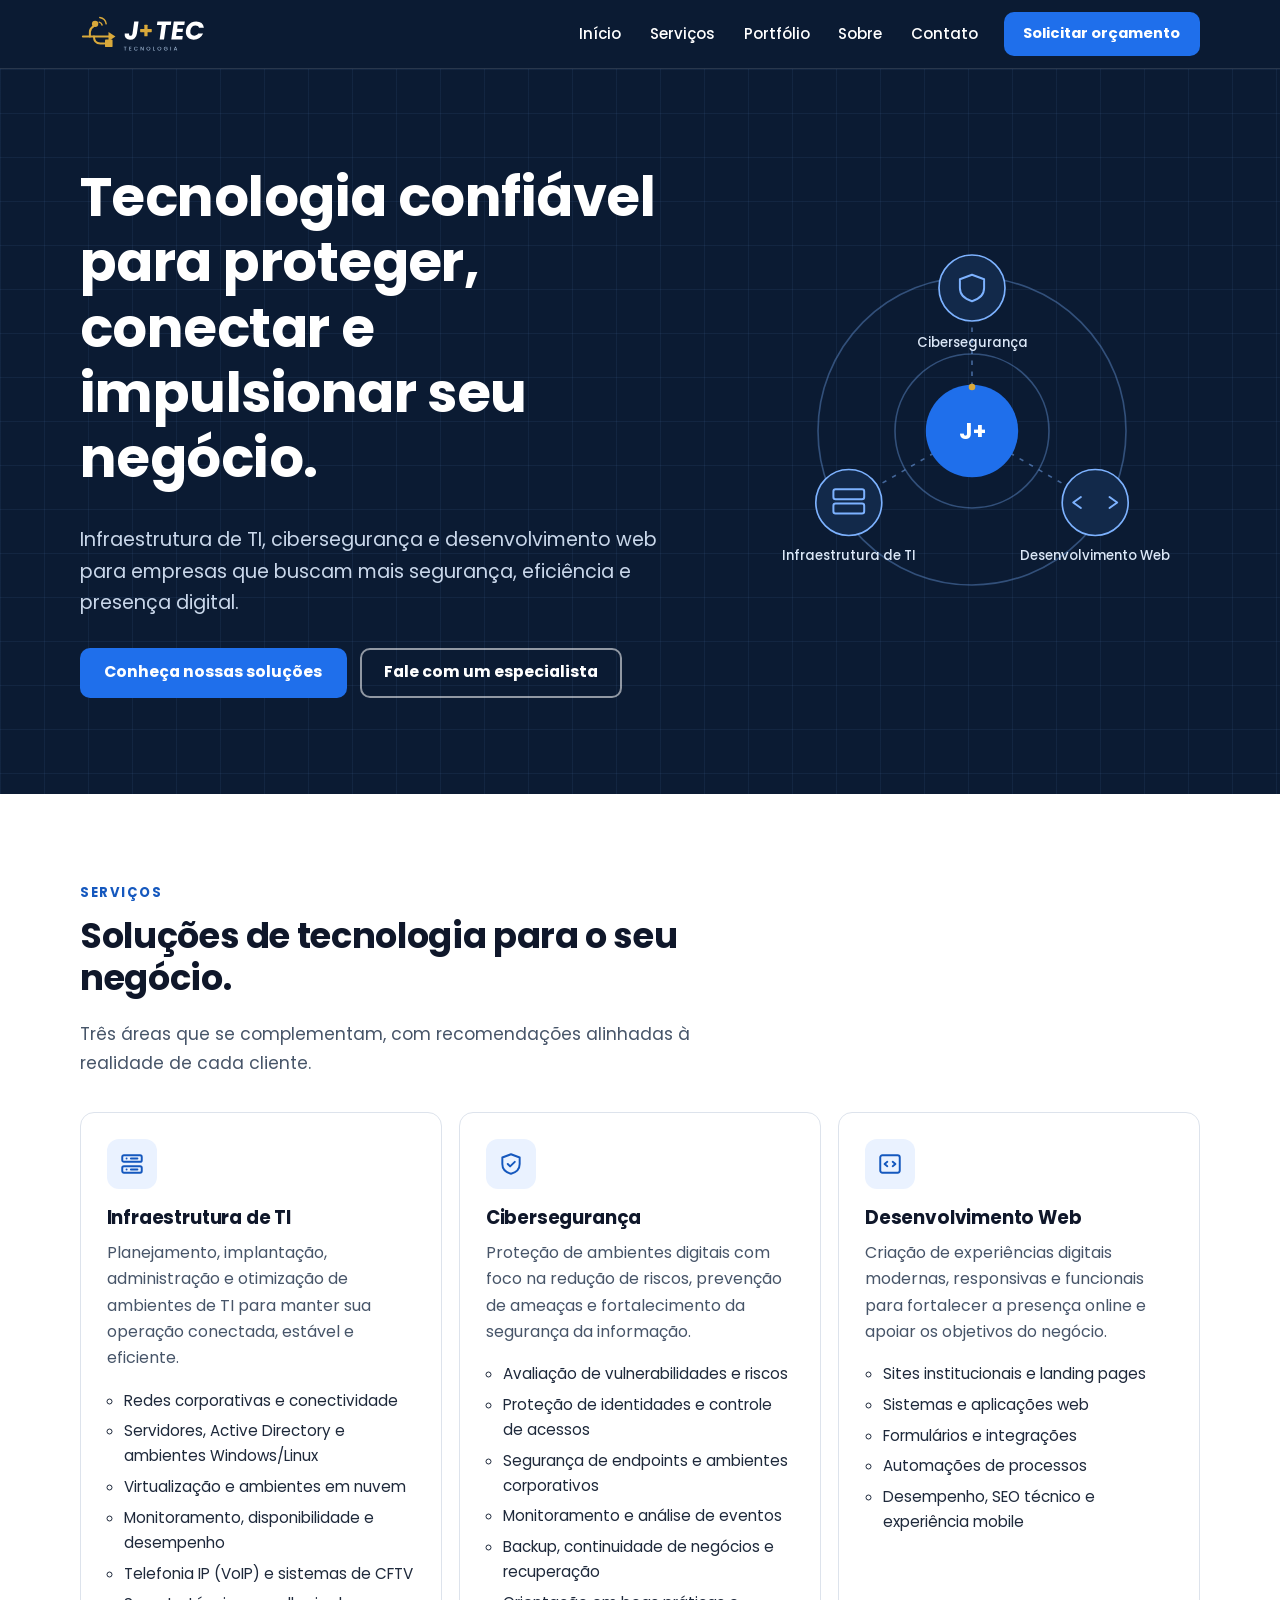
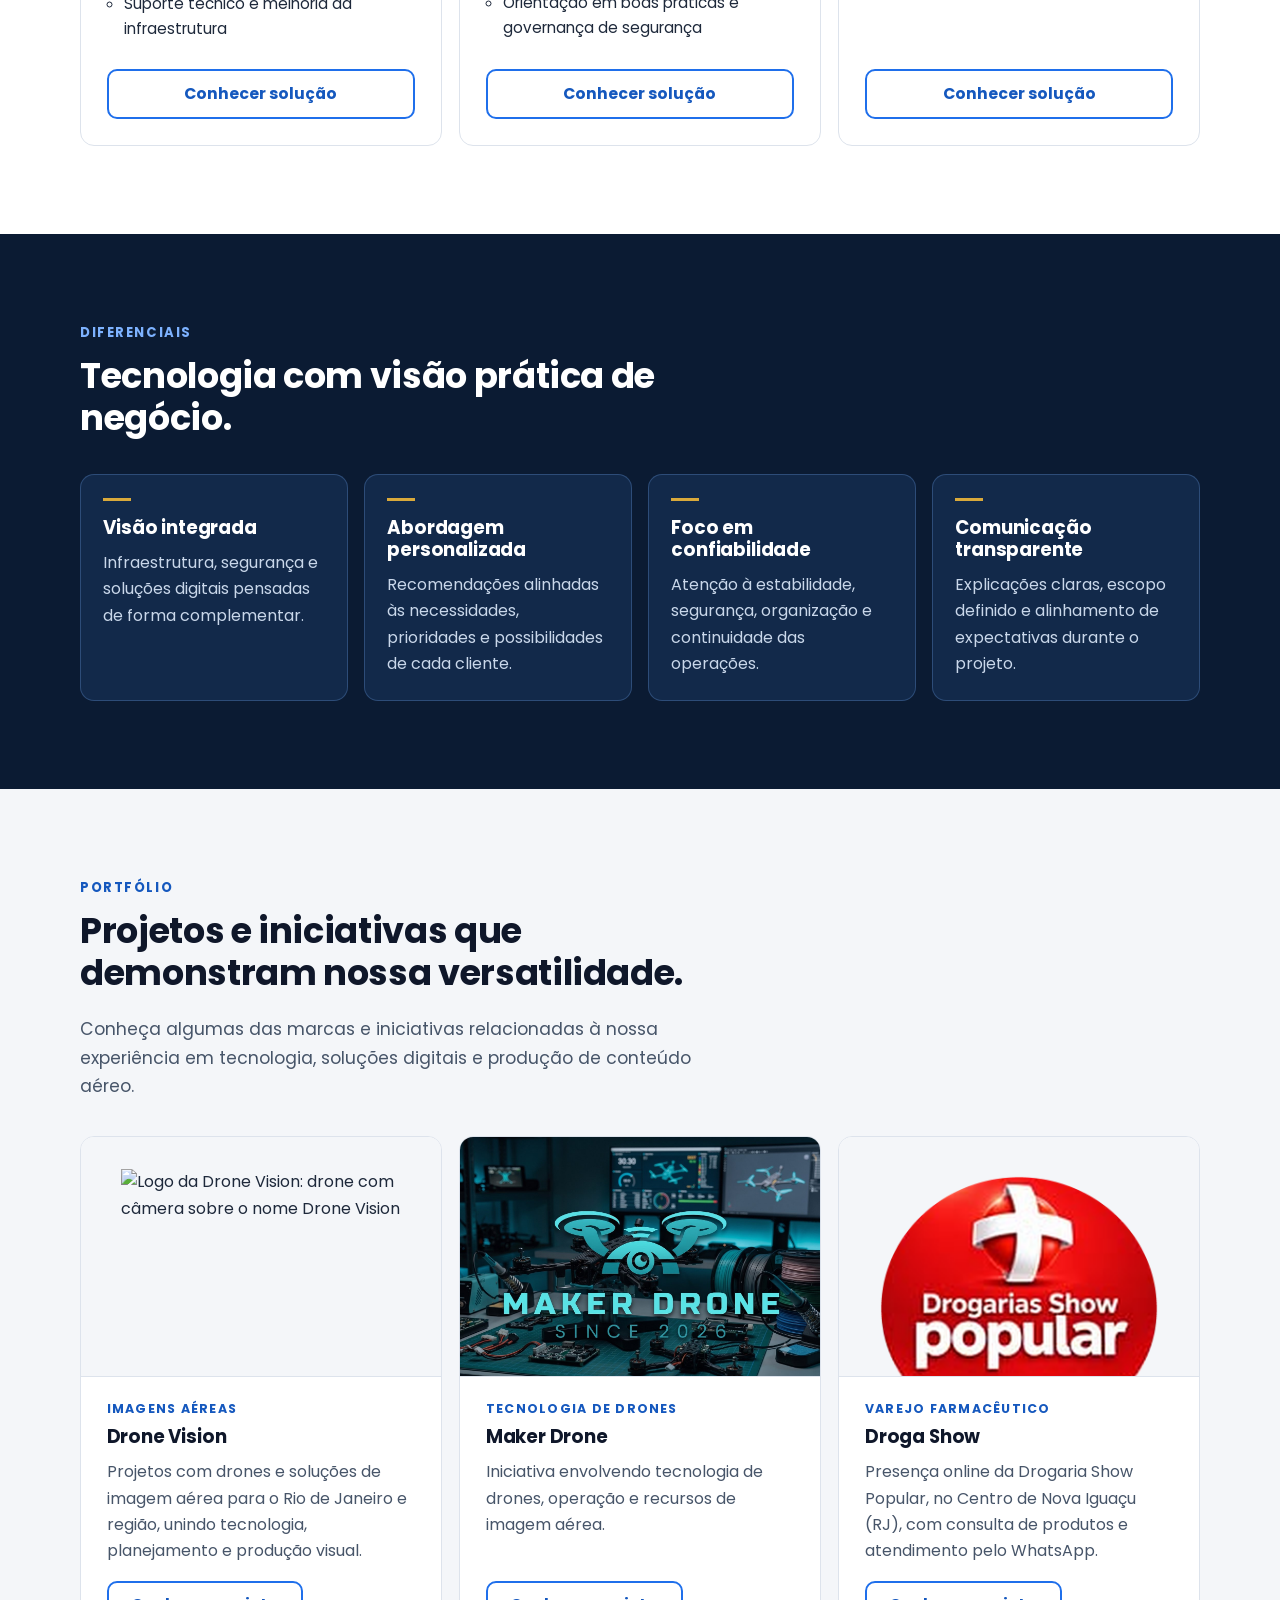
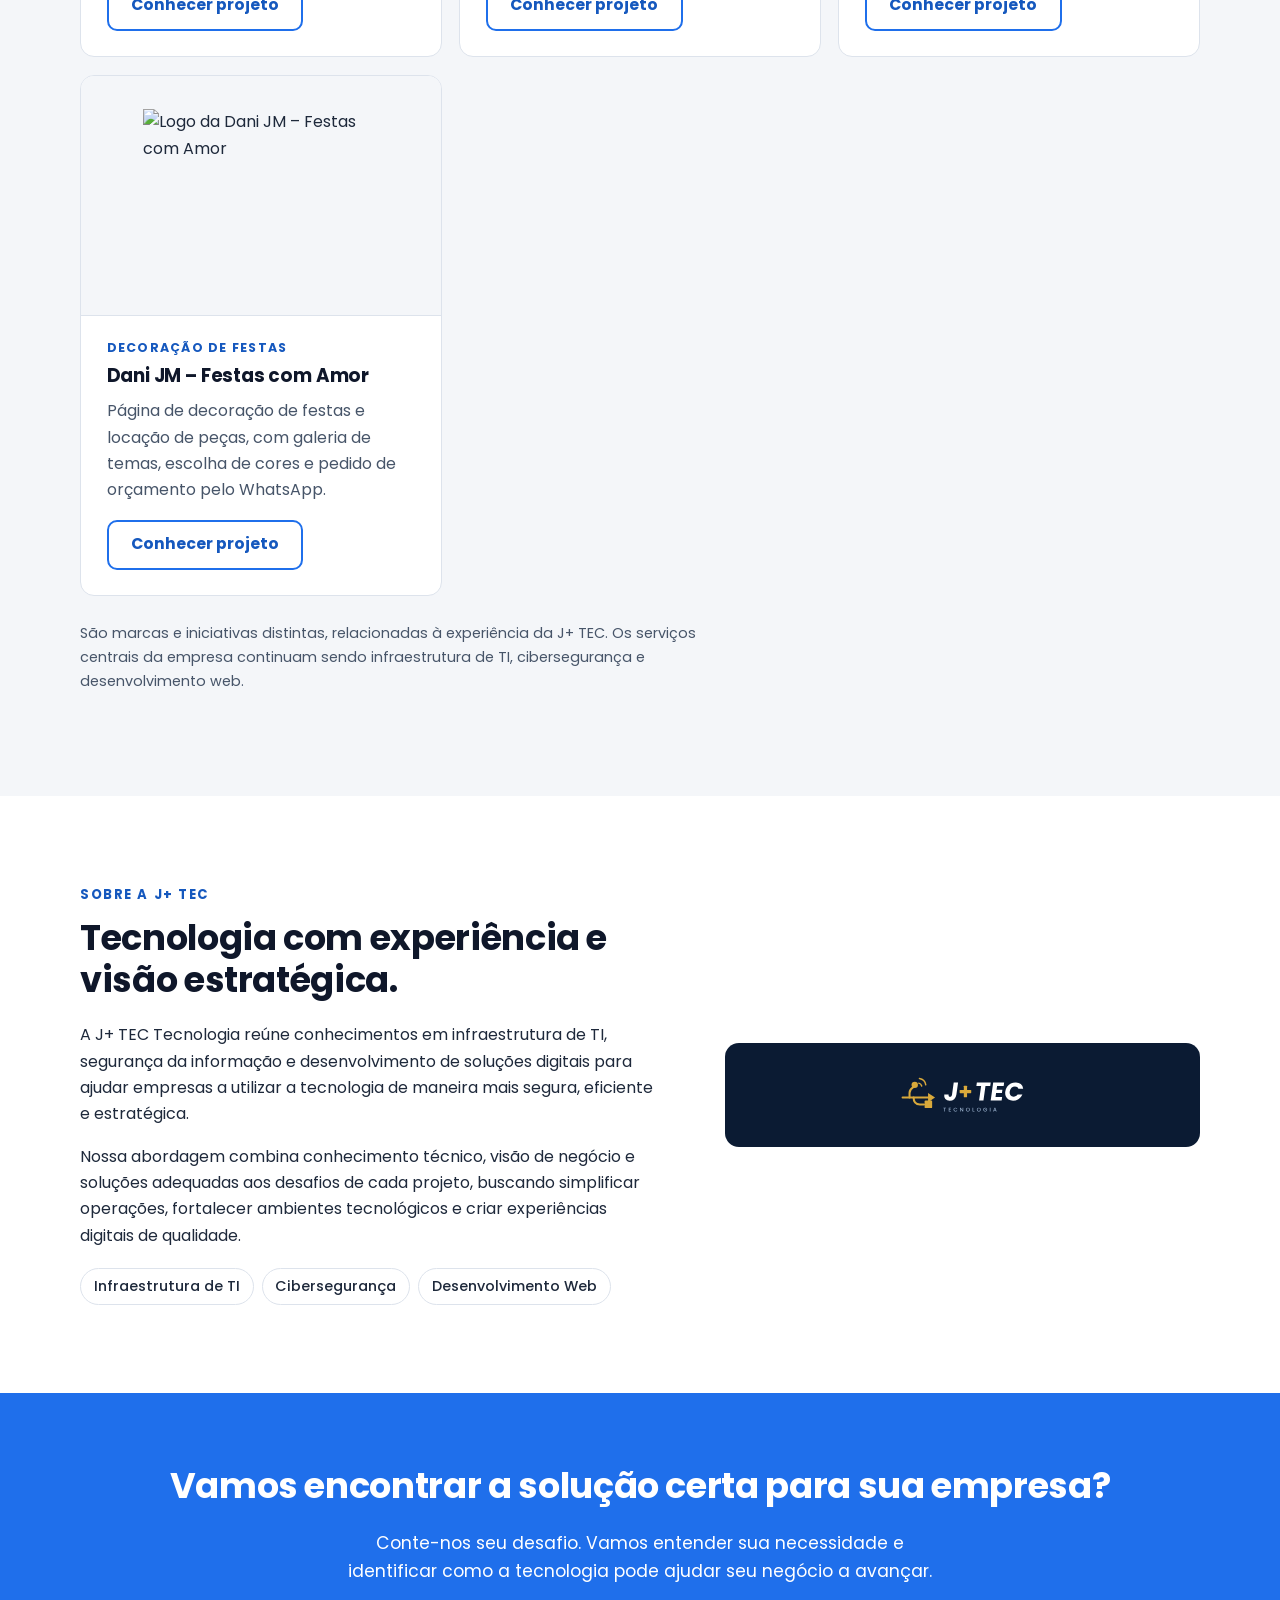
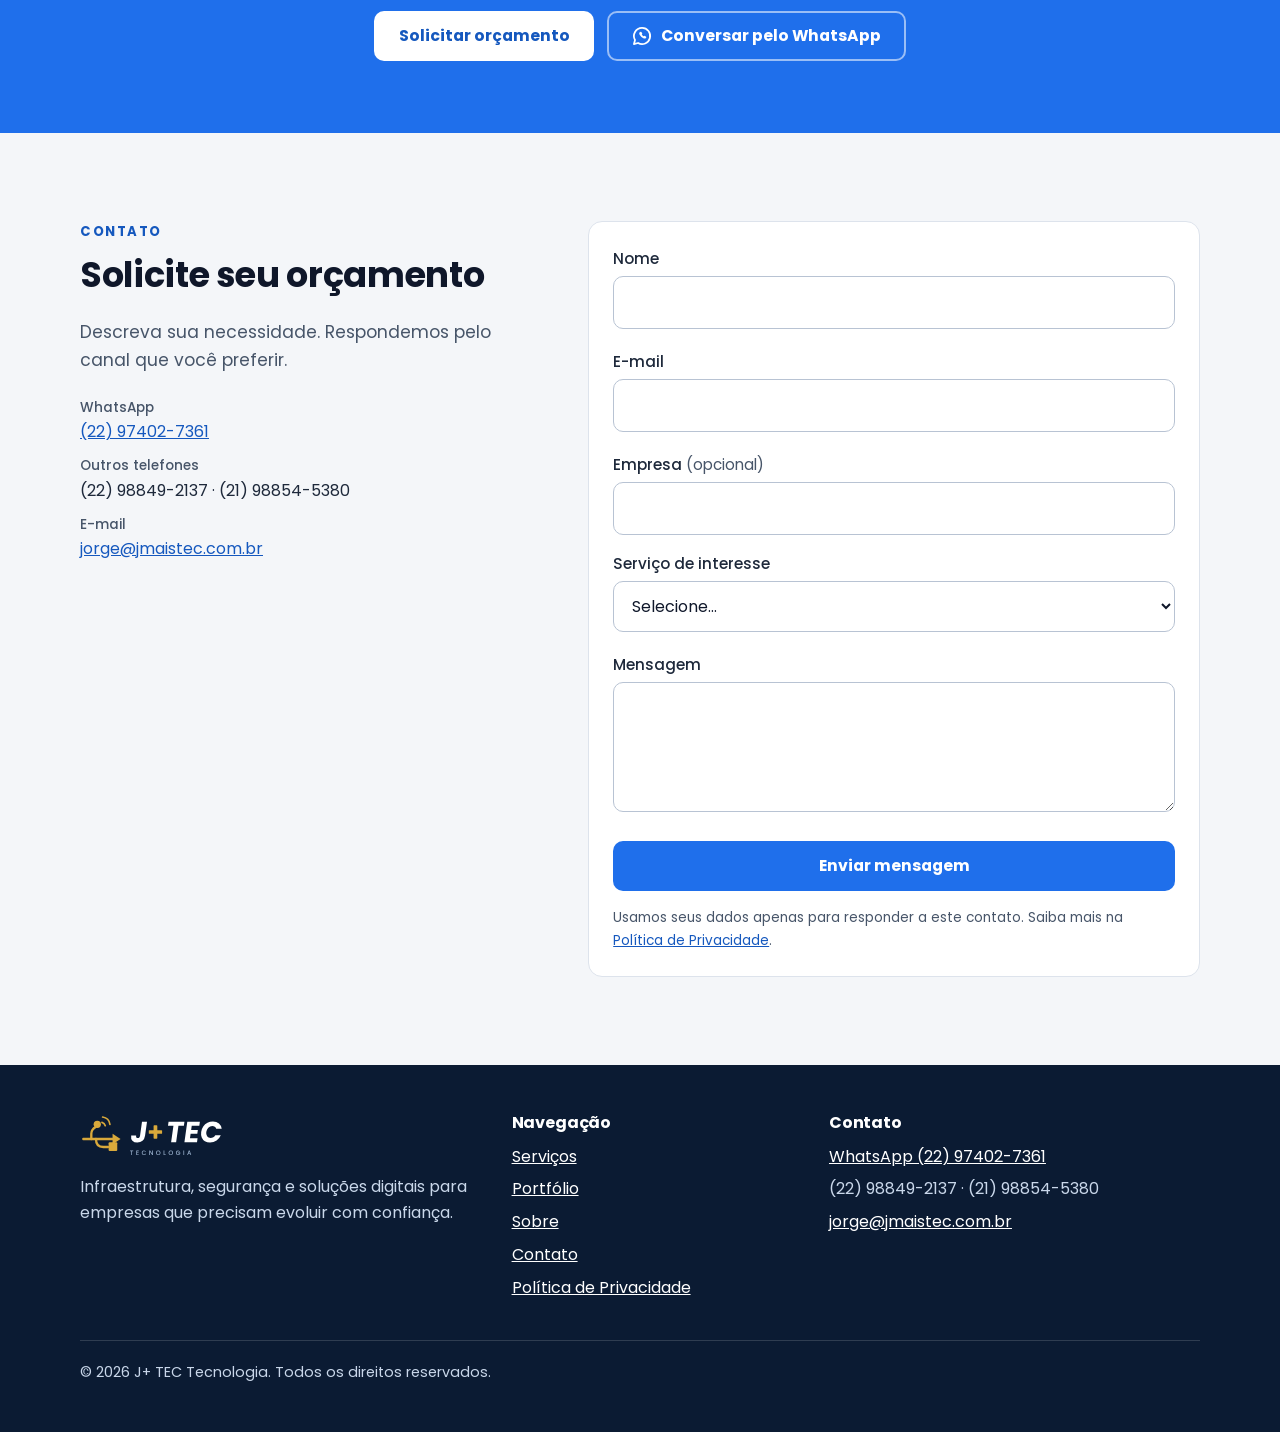
==== commit 93a3076a: "Add files via upload" ====
--- a/index.html
+++ b/index.html
@@ -155,12 +155,7 @@
         </div>
         <ul class="cards cards--3">
           <li class="card project">
-            <!--
-              LOGO DA DRONE VISION: o arquivo não foi recebido. Salve a logo original em assets/projetos/drone-vision-logo.png
-              e troque o <div class="project__media project__media--pending"> abaixo por:
-              <div class="project__media project__media--logo"><img src="assets/projetos/drone-vision-logo.png" width="LARGURA" height="ALTURA" loading="lazy" alt="Logo da Drone Vision"></div>
-            -->
-            <div class="project__media project__media--pending" role="img" aria-label="Drone Vision">DRONE VISION</div>
+            <div class="project__media project__media--logo"><img src="assets/projetos/drone-vision-logo.png" width="822" height="673" loading="lazy" alt="Logo da Drone Vision: drone com câmera sobre o nome Drone Vision"></div>
             <div class="project__body">
               <span class="project__tag">Imagens aéreas</span>
               <h3>Drone Vision</h3>
@@ -184,6 +179,15 @@
               <h3>Droga Show</h3>
               <p>Presença online da Drogaria Show Popular, no Centro de Nova Iguaçu (RJ), com consulta de produtos e atendimento pelo WhatsApp.</p>
               <a class="btn btn--outline" href="https://drogariashowpopular.com.br/" target="_blank" rel="noopener noreferrer">Conhecer projeto<span class="sr-only"> Droga Show (abre em nova aba)</span></a>
+            </div>
+          </li>
+          <li class="card project">
+            <div class="project__media project__media--logo"><img src="assets/projetos/dani-jm-logo.svg" width="400" height="400" loading="lazy" alt="Logo da Dani JM – Festas com Amor"></div>
+            <div class="project__body">
+              <span class="project__tag">Decoração de festas</span>
+              <h3>Dani JM – Festas com Amor</h3>
+              <p>Página de decoração de festas e locação de peças, com galeria de temas, escolha de cores e pedido de orçamento pelo WhatsApp.</p>
+              <a class="btn btn--outline" href="https://danifestascomamor.com.br/" target="_blank" rel="noopener noreferrer">Conhecer projeto<span class="sr-only"> Dani JM – Festas com Amor (abre em nova aba)</span></a>
             </div>
           </li>
         </ul>
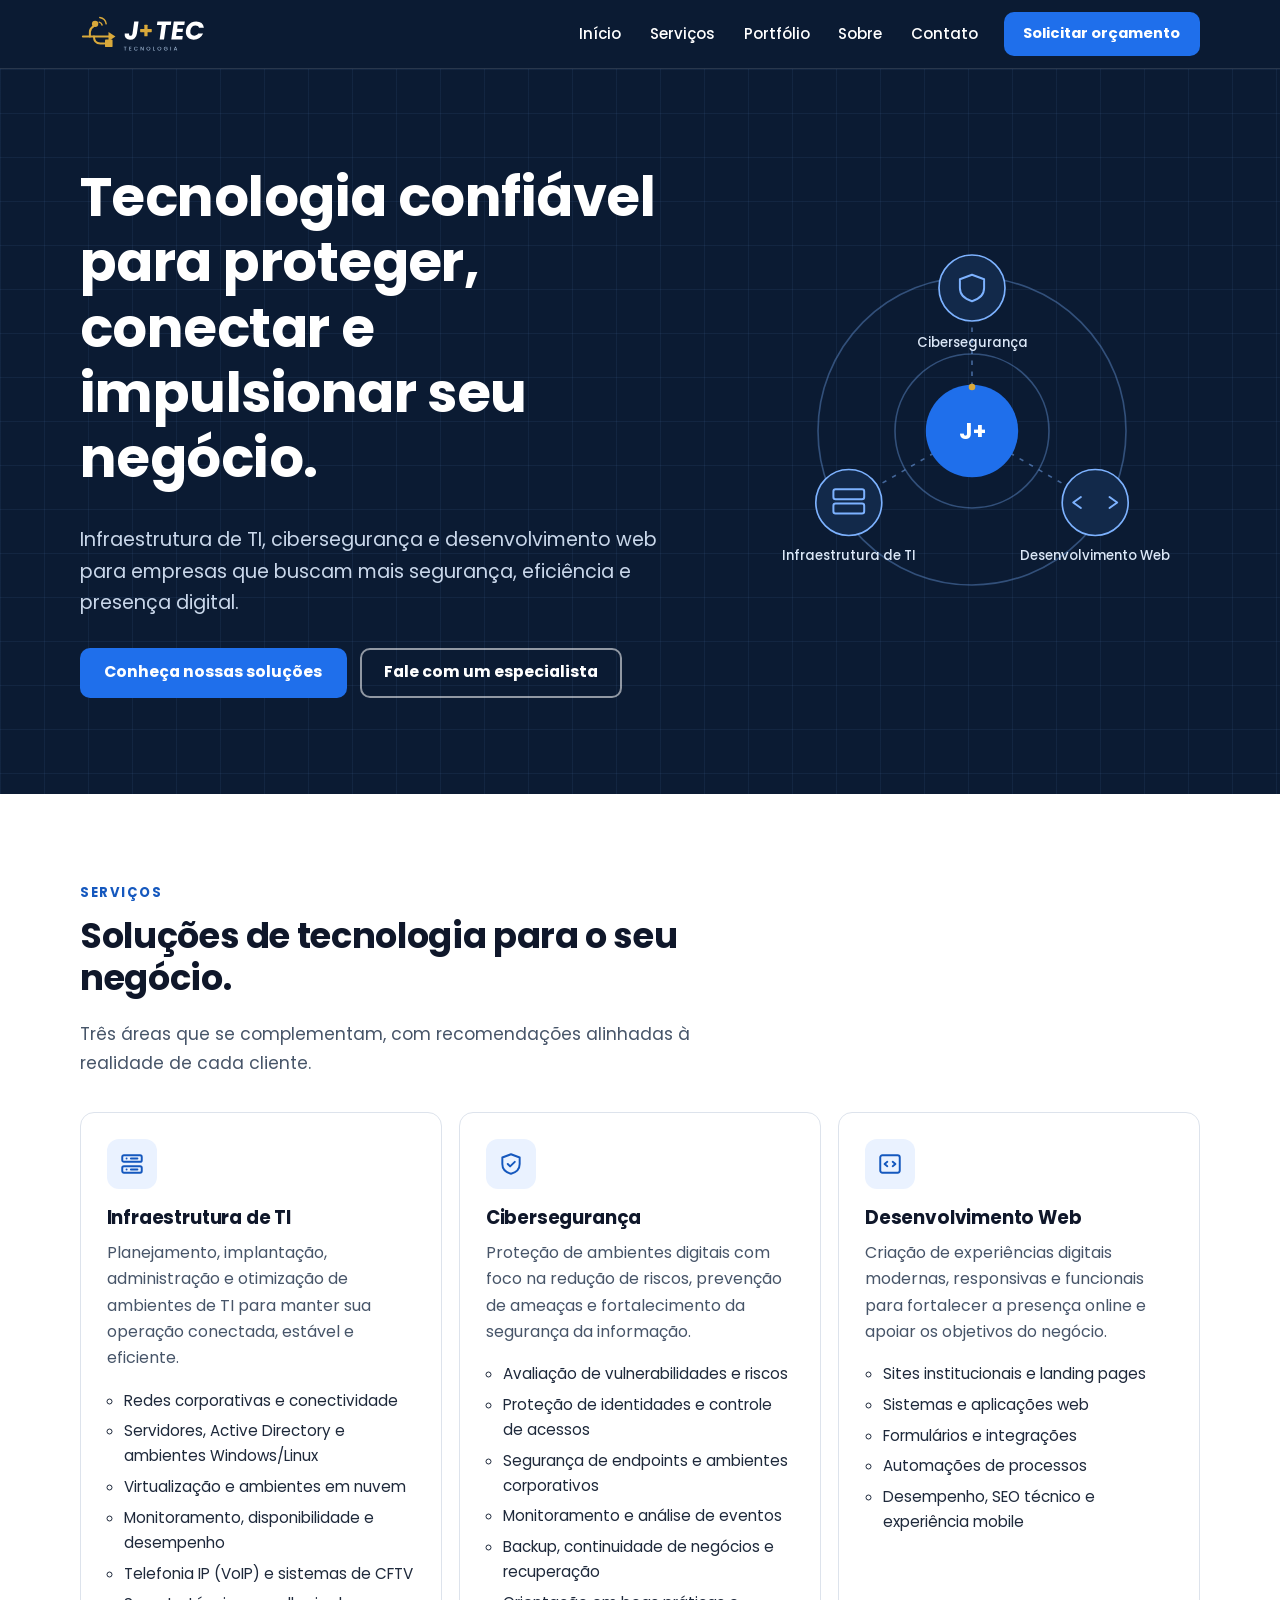
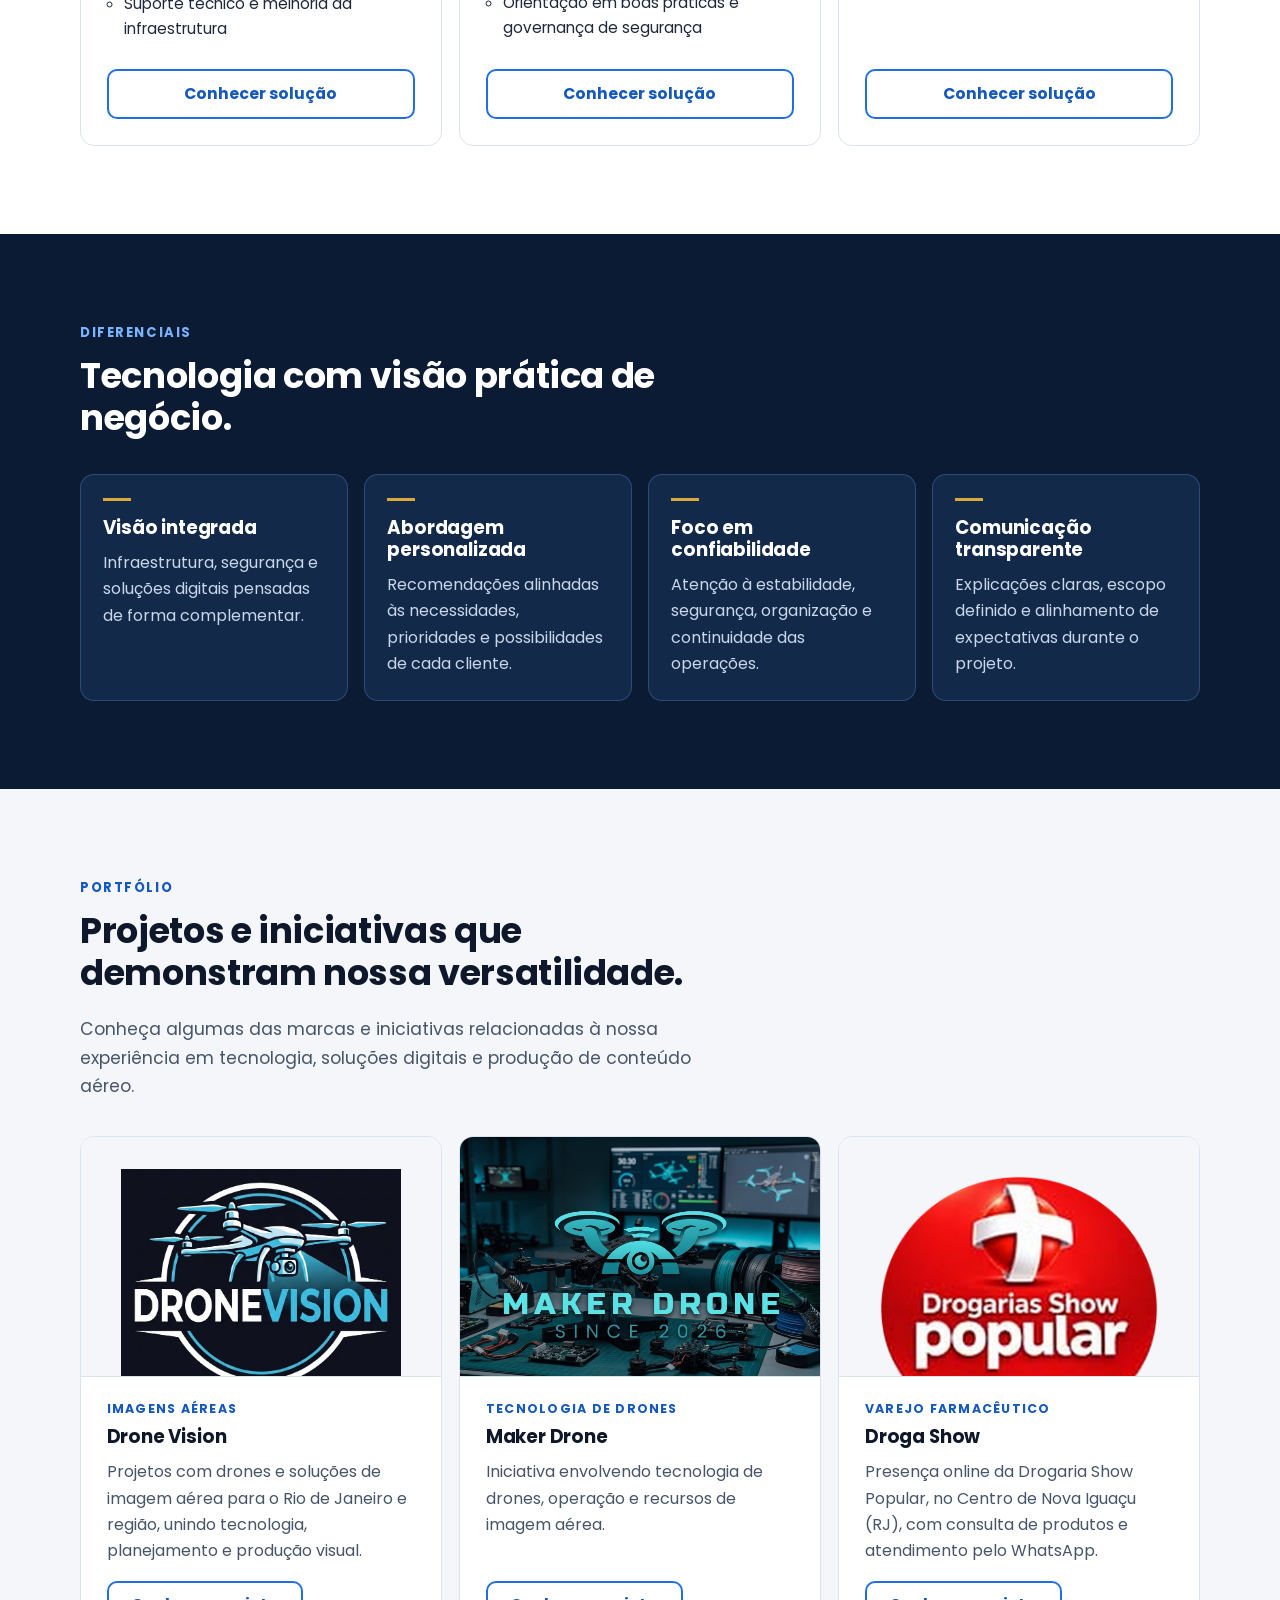
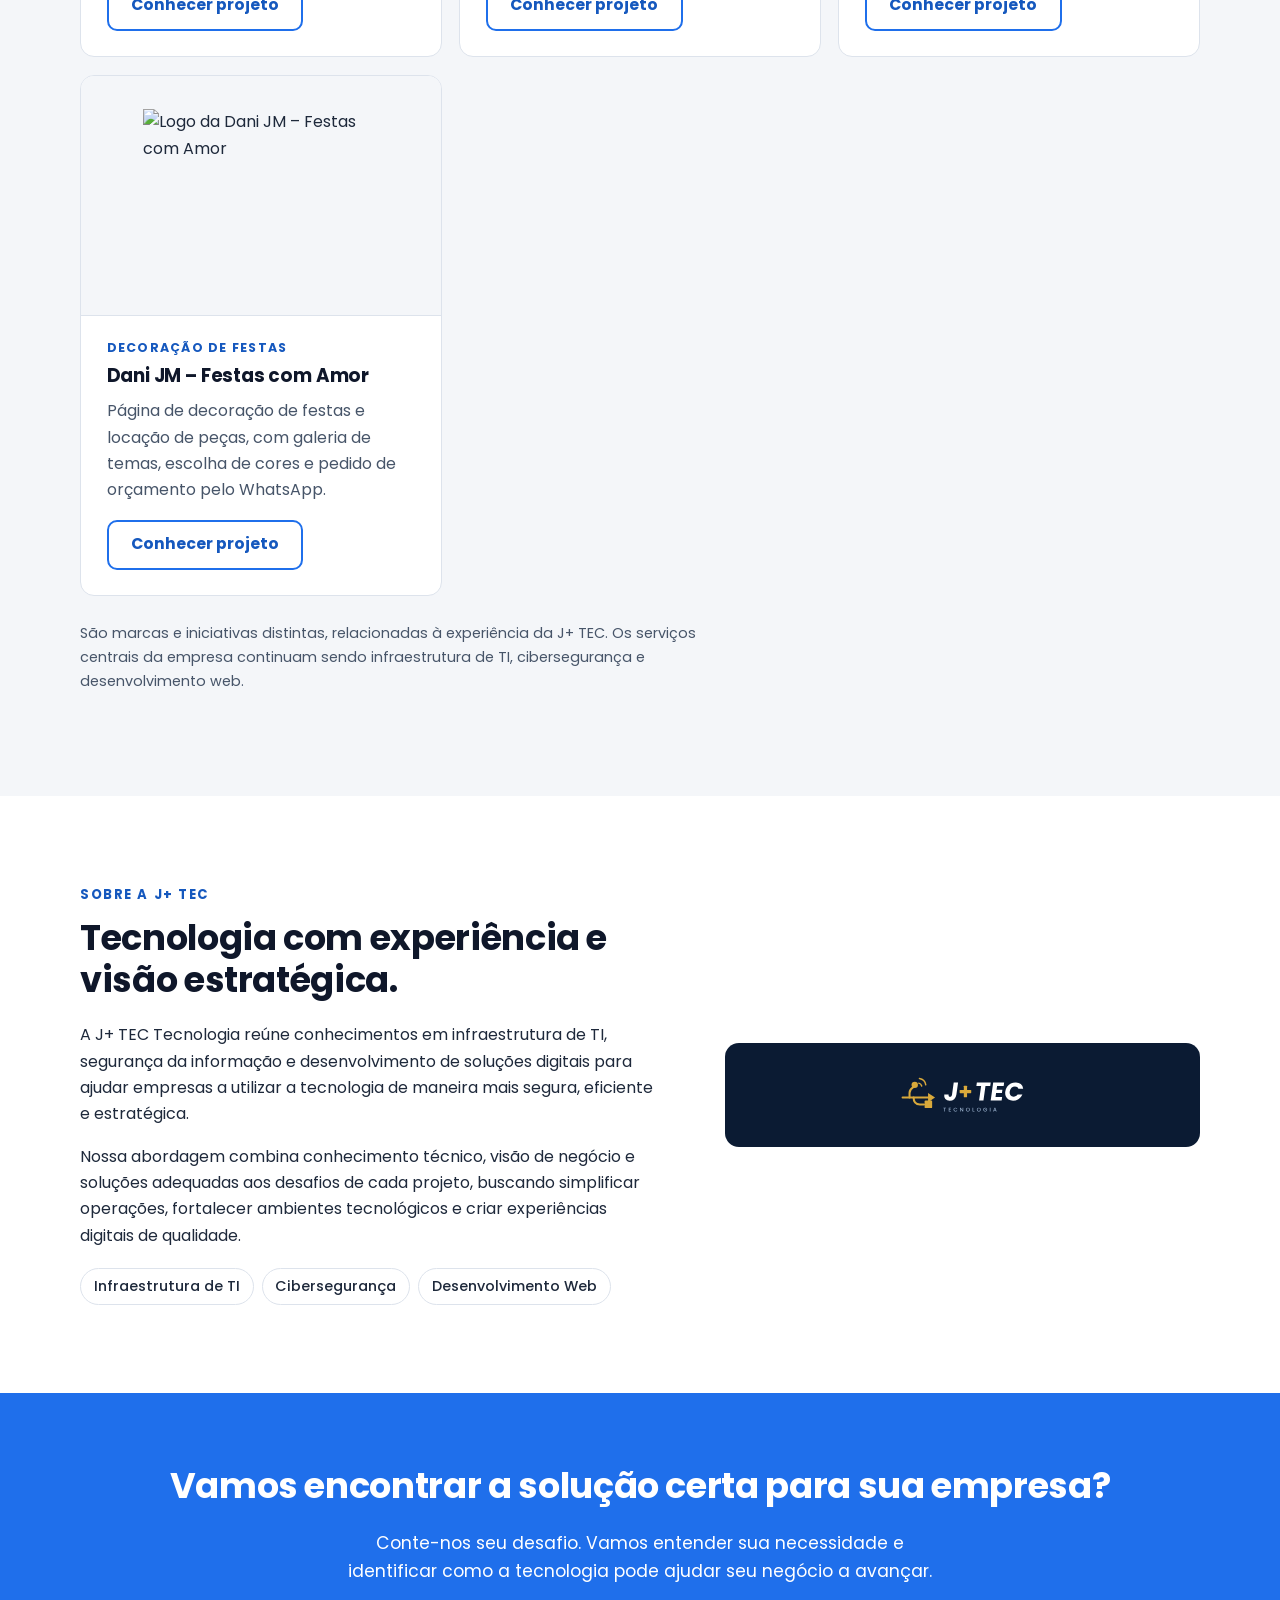
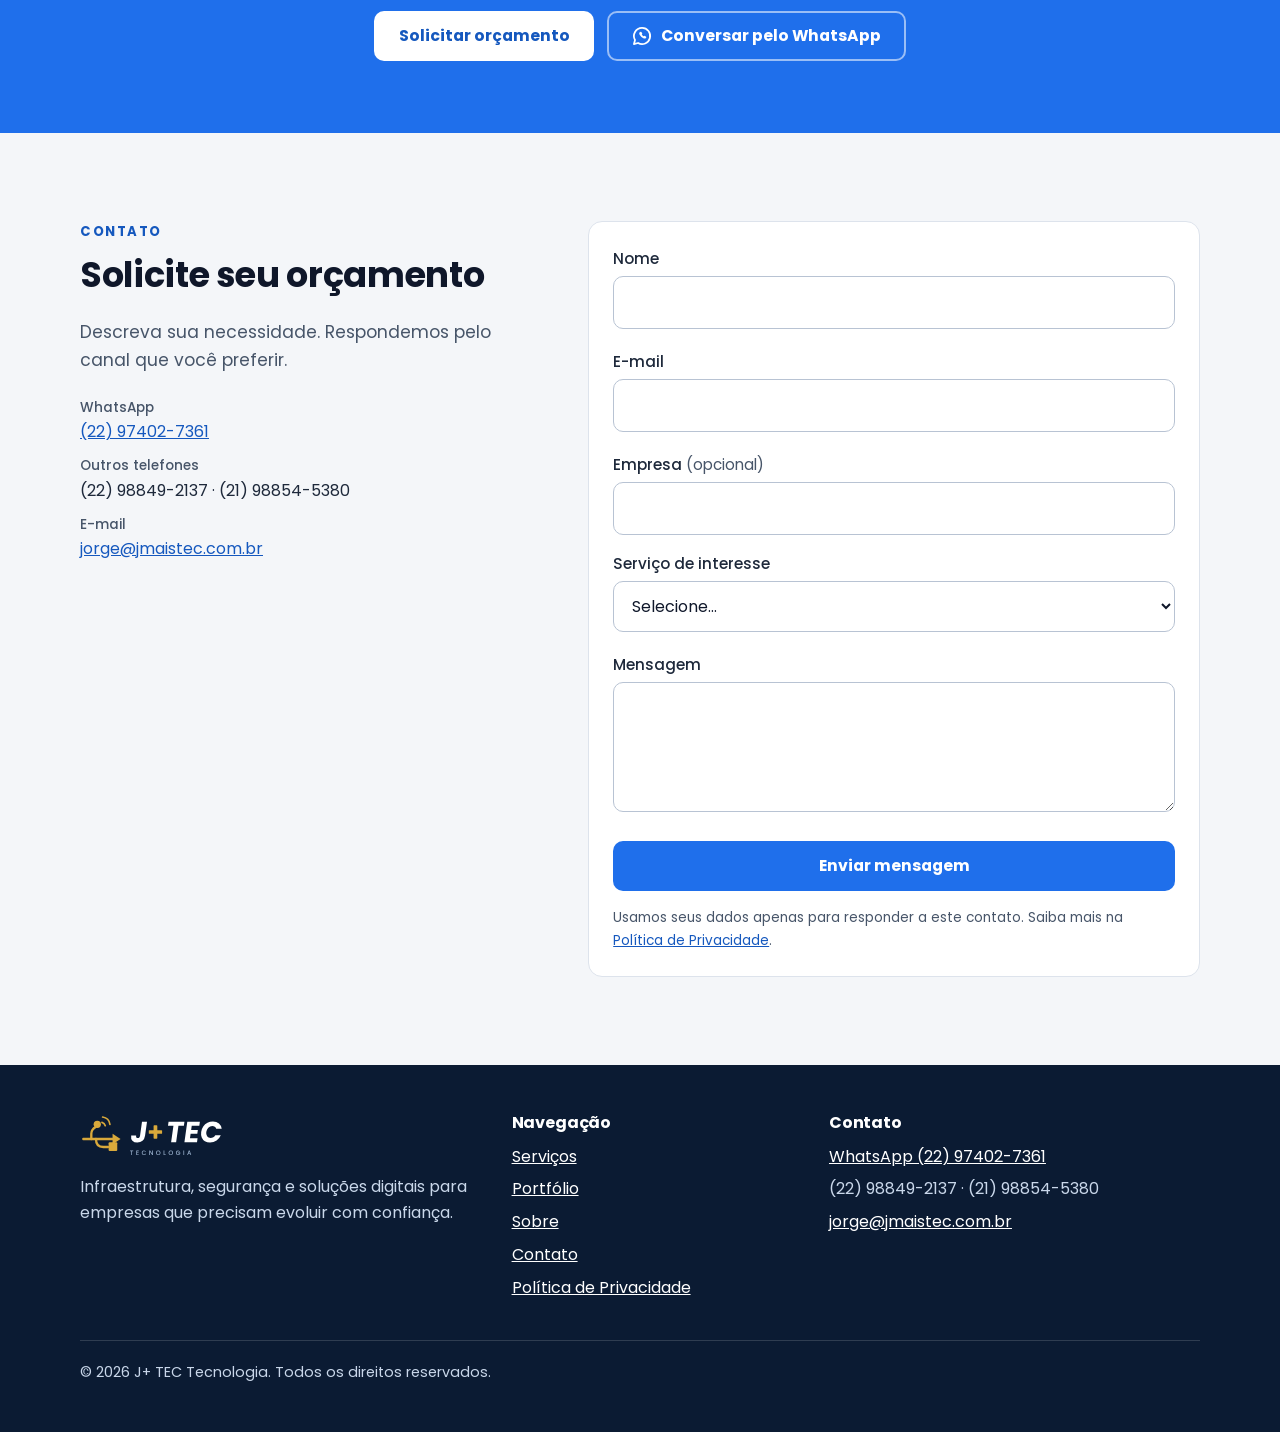
==== commit 36df6368: "Add files via upload" ====
--- a/index.html
+++ b/index.html
@@ -23,6 +23,7 @@
   <link rel="apple-touch-icon" href="assets/icons/apple-touch-icon.png">
   <link rel="preload" href="assets/fonts/poppins-700.woff" as="font" type="font/woff" crossorigin>
   <link rel="stylesheet" href="css/style.css">
+  <link rel="stylesheet" href="css/portfolio-2x2.css">
   <script type="application/ld+json">
   {"@context":"https://schema.org","@type":"Organization","name":"J+ TEC Tecnologia","url":"https://jmaistec.com.br/","logo":"https://jmaistec.com.br/assets/logo-jmais.svg","email":"jorge@jmaistec.com.br","telephone":"+55 22 97402-7361"}
   </script>
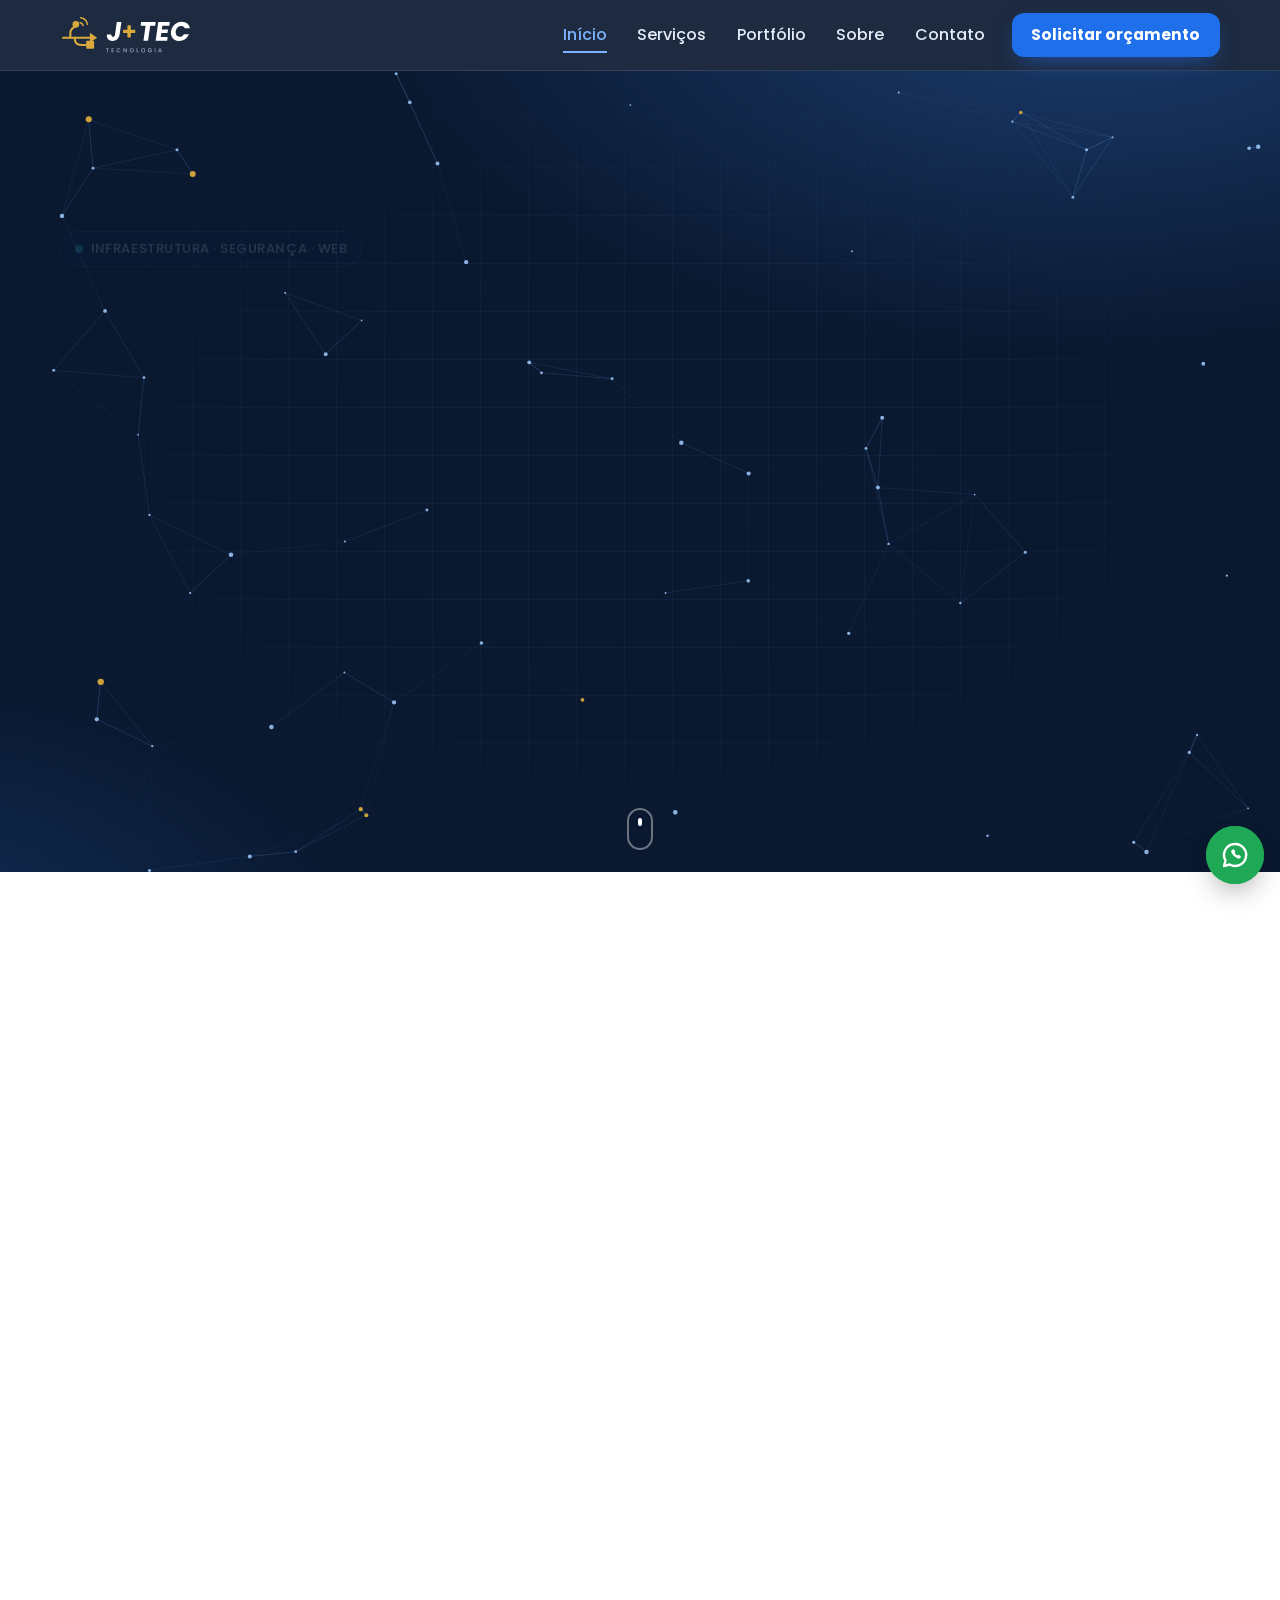
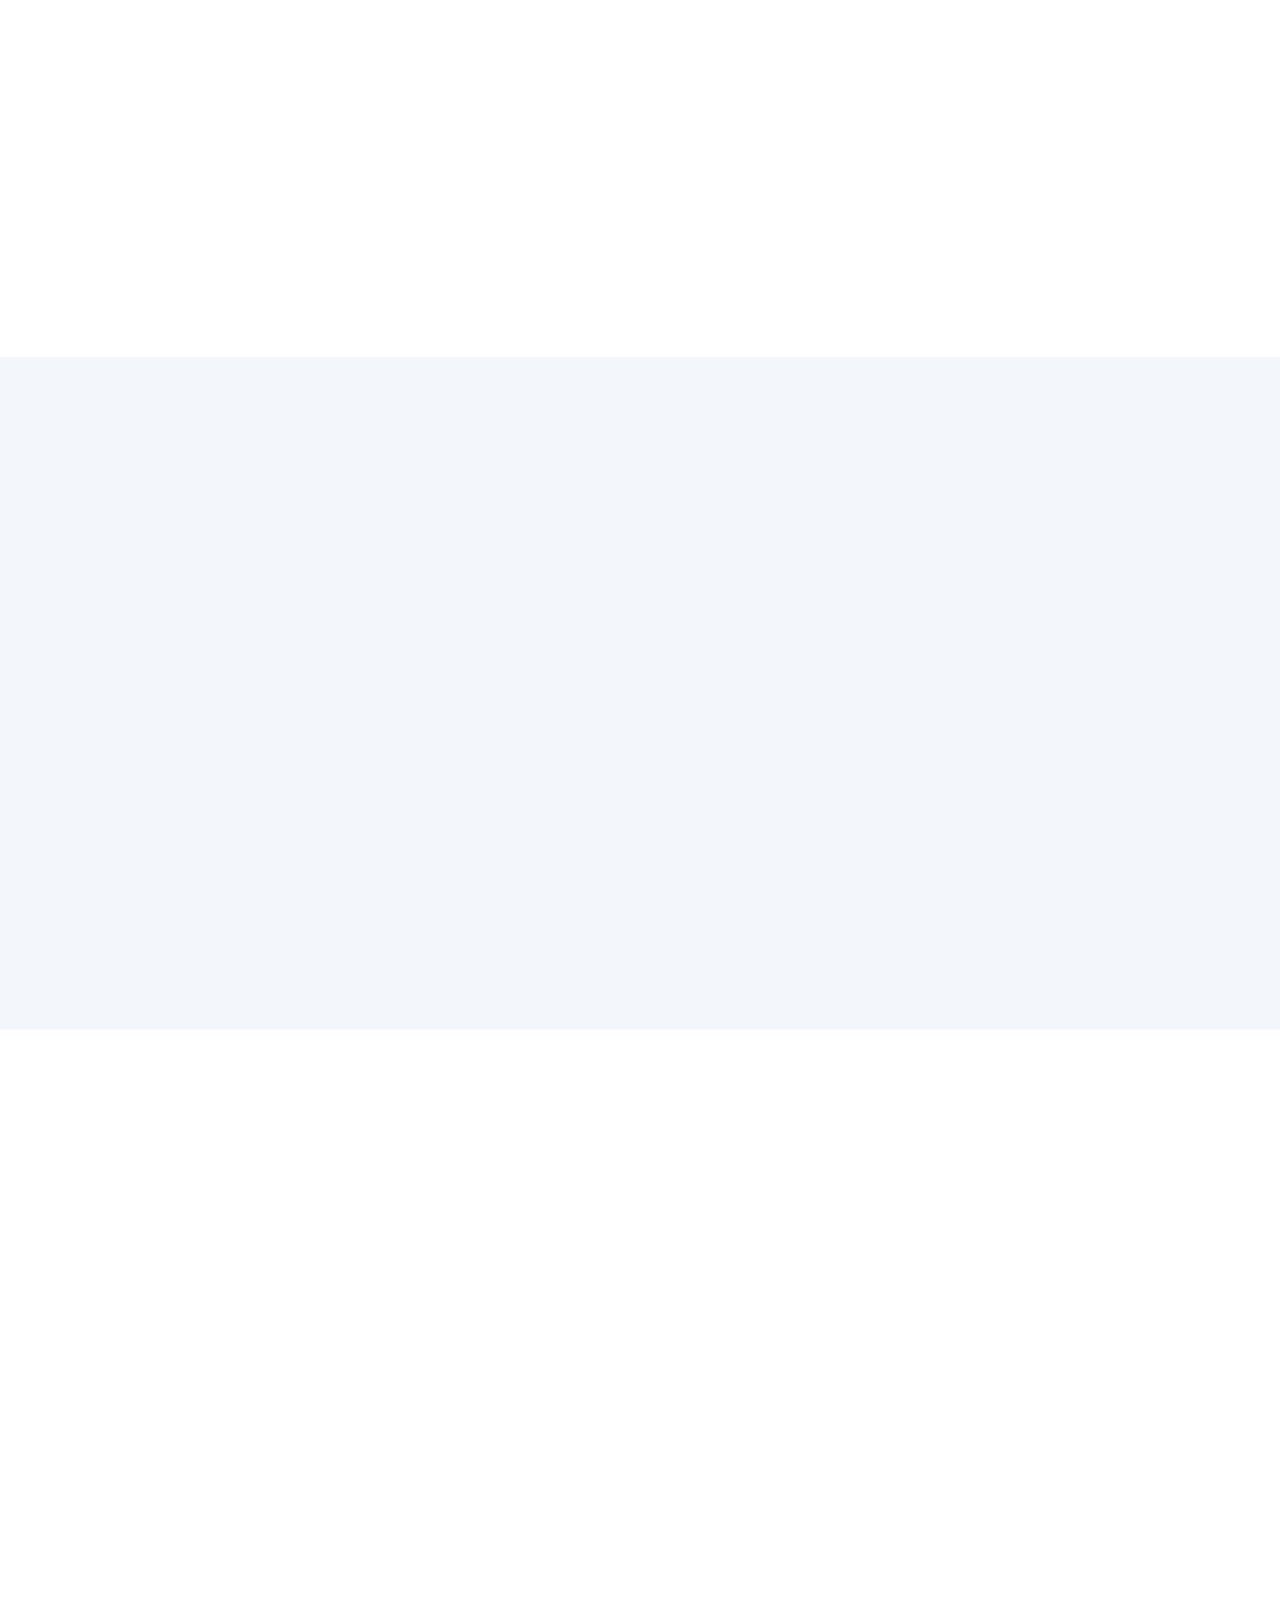
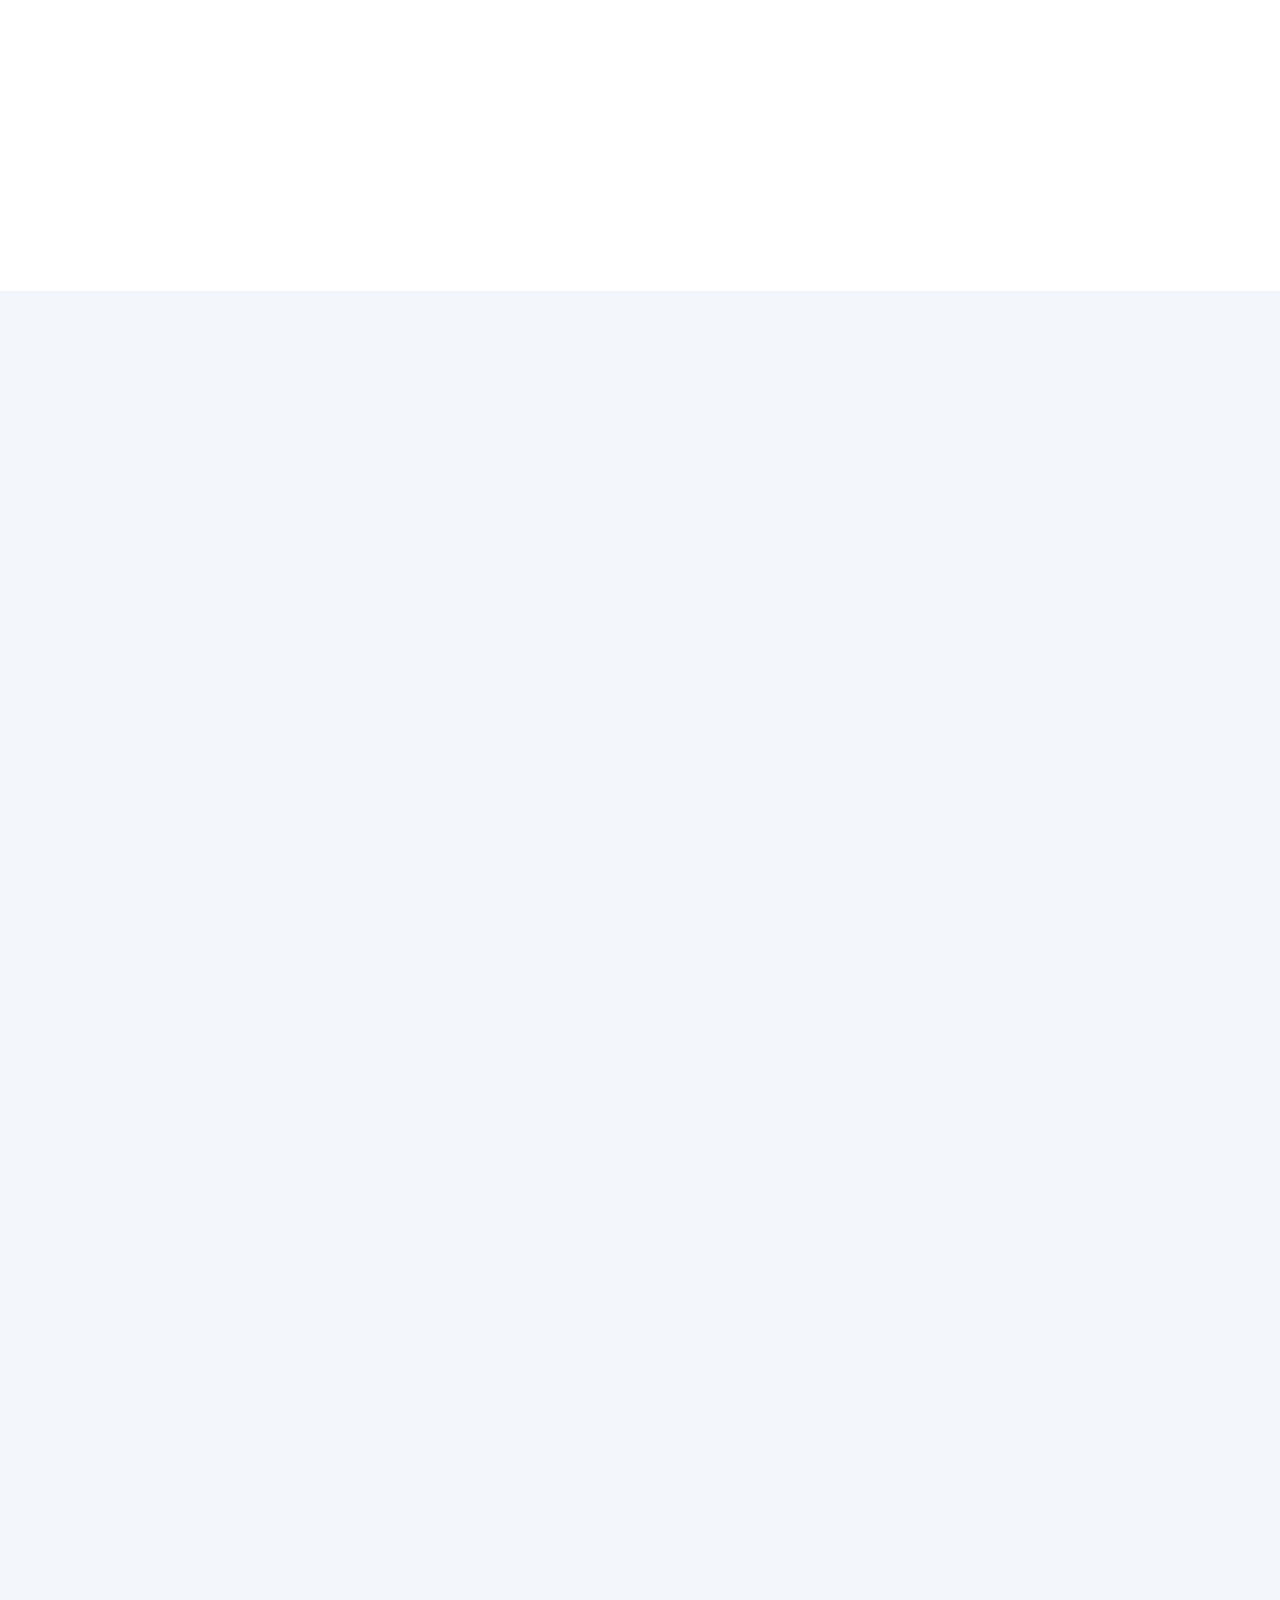
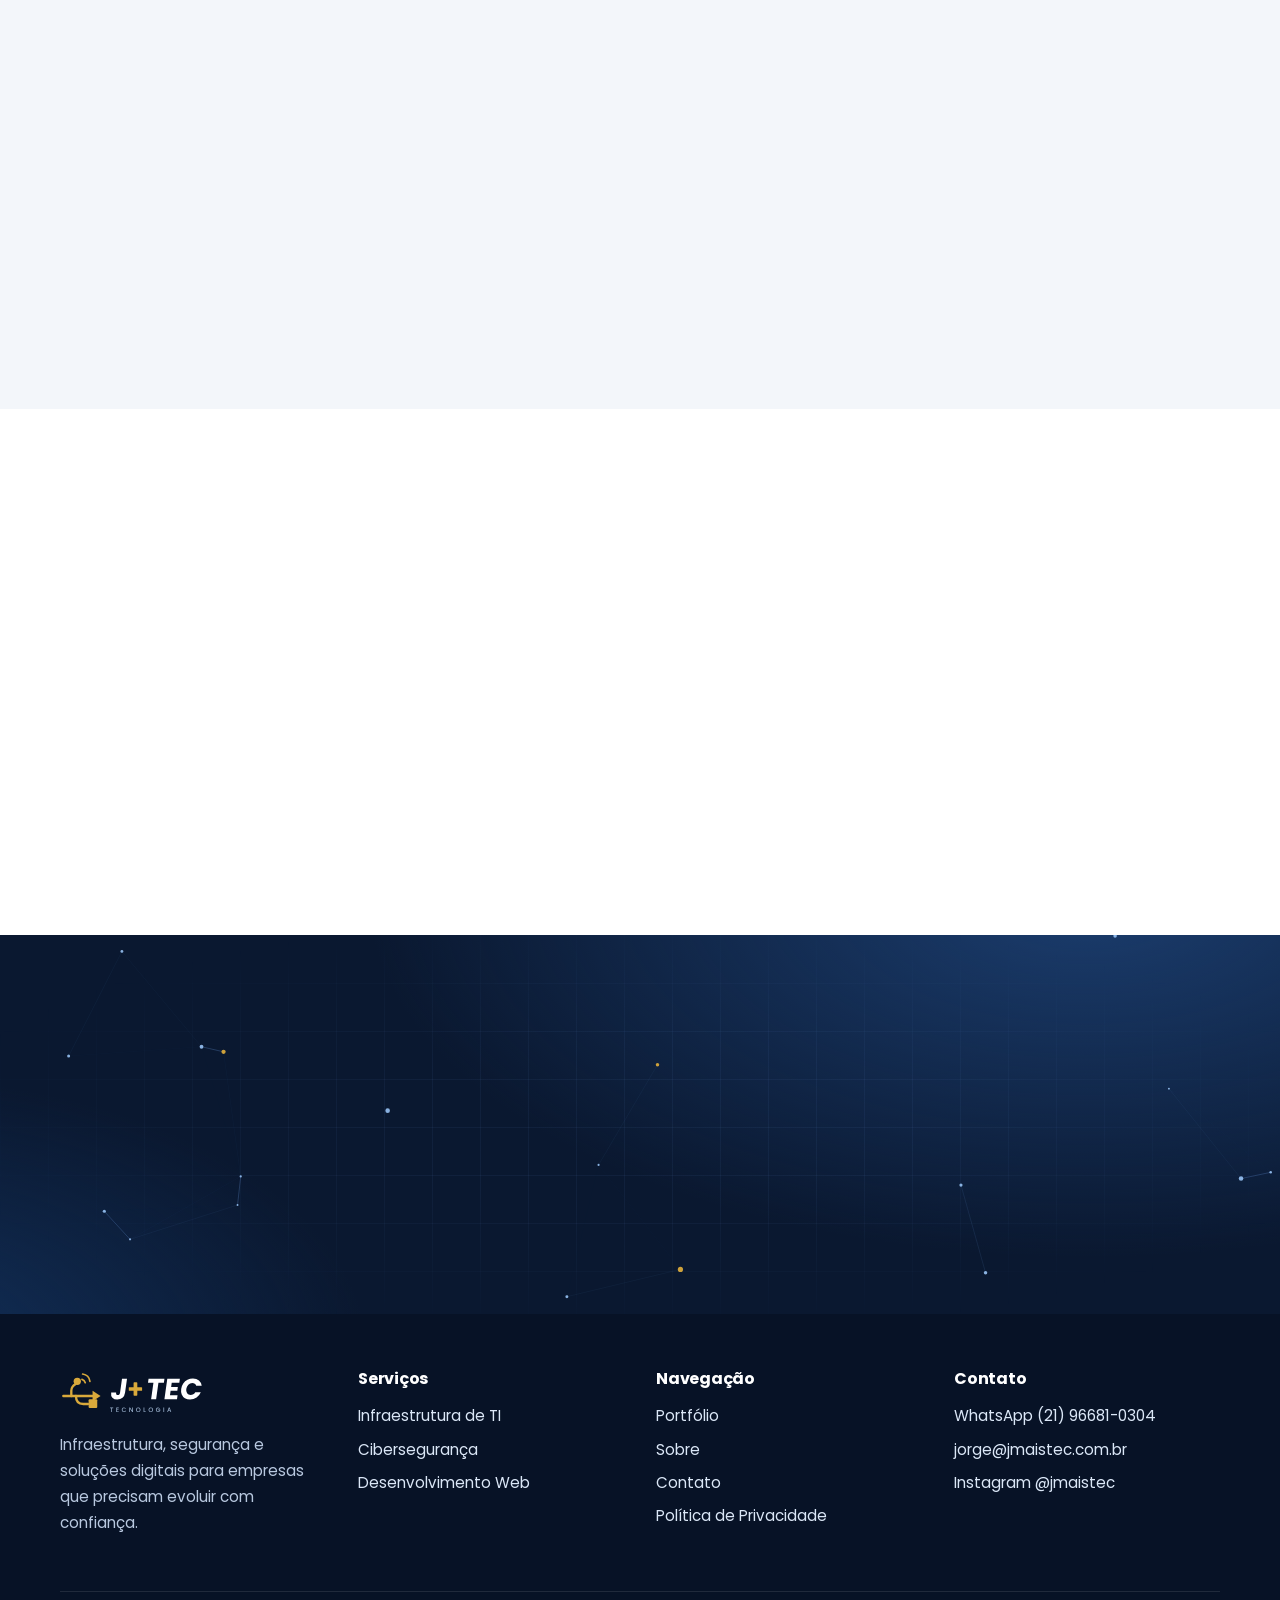
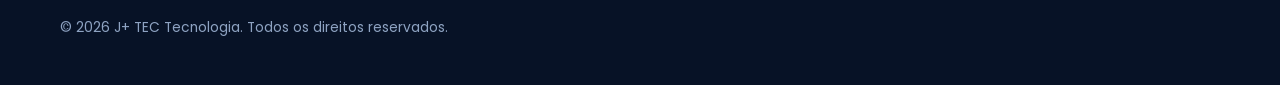
==== commit 2f350a35: "Add files via upload" ====
--- a/index.html
+++ b/index.html
@@ -3,15 +3,18 @@
 <head>
   <meta charset="utf-8">
   <meta name="viewport" content="width=device-width, initial-scale=1">
+  <meta http-equiv="Content-Security-Policy" content="default-src 'self'; img-src 'self' data:; font-src 'self'; style-src 'self'; script-src 'self'; connect-src 'self' https://api.web3forms.com https://formspree.io; base-uri 'self'; object-src 'none'; form-action 'self'">
+  <meta name="referrer" content="strict-origin-when-cross-origin">
   <title>J+ TEC Tecnologia | Infraestrutura de TI, Cibersegurança e Desenvolvimento Web</title>
   <meta name="description" content="Infraestrutura de TI, cibersegurança e desenvolvimento web para empresas que buscam mais segurança, eficiência e presença digital. Solicite um orçamento à J+ TEC Tecnologia.">
-  <meta name="theme-color" content="#0b1b33">
+  <meta name="robots" content="index, follow, max-image-preview:large">
+  <meta name="theme-color" content="#0a1830">
   <link rel="canonical" href="https://jmaistec.com.br/">
   <meta property="og:type" content="website">
   <meta property="og:locale" content="pt_BR">
   <meta property="og:site_name" content="J+ TEC Tecnologia">
-  <meta property="og:title" content="J+ TEC Tecnologia — Infraestrutura, segurança e soluções digitais">
-  <meta property="og:description" content="Tecnologia confiável para proteger, conectar e impulsionar seu negócio.">
+  <meta property="og:title" content="J+ TEC Tecnologia | Infraestrutura de TI, Cibersegurança e Desenvolvimento Web">
+  <meta property="og:description" content="Infraestrutura de TI, cibersegurança e desenvolvimento web para empresas que buscam mais segurança, eficiência e presença digital. Solicite um orçamento à J+ TEC Tecnologia.">
   <meta property="og:url" content="https://jmaistec.com.br/">
   <meta property="og:image" content="https://jmaistec.com.br/assets/og-image.jpg">
   <meta property="og:image:width" content="1200">
@@ -23,259 +26,198 @@
   <link rel="apple-touch-icon" href="assets/icons/apple-touch-icon.png">
   <link rel="preload" href="assets/fonts/poppins-700.woff" as="font" type="font/woff" crossorigin>
   <link rel="stylesheet" href="css/style.css">
-  <link rel="stylesheet" href="css/portfolio-2x2.css">
-  <script type="application/ld+json">
-  {"@context":"https://schema.org","@type":"Organization","name":"J+ TEC Tecnologia","url":"https://jmaistec.com.br/","logo":"https://jmaistec.com.br/assets/logo-jmais.svg","email":"jorge@jmaistec.com.br","telephone":"+55 22 97402-7361"}
-  </script>
-</head>
-<body>
-  <svg class="sprite" width="0" height="0" aria-hidden="true" focusable="false">
-    <symbol id="i-infra" viewBox="0 0 24 24"><g fill="none" stroke="currentColor" stroke-width="1.8" stroke-linecap="round" stroke-linejoin="round"><rect x="3" y="4" width="18" height="6" rx="1.5"/><rect x="3" y="14" width="18" height="6" rx="1.5"/><path d="M7 7h.01M7 17h.01M11 7h6M11 17h6"/></g></symbol>
-    <symbol id="i-shield" viewBox="0 0 24 24"><g fill="none" stroke="currentColor" stroke-width="1.8" stroke-linecap="round" stroke-linejoin="round"><path d="M12 3l8 3v6c0 4.5-3.2 7.7-8 9-4.8-1.3-8-4.5-8-9V6l8-3z"/><path d="M9 12l2.2 2.2L15.5 10"/></g></symbol>
-    <symbol id="i-code" viewBox="0 0 24 24"><g fill="none" stroke="currentColor" stroke-width="1.8" stroke-linecap="round" stroke-linejoin="round"><rect x="3" y="4" width="18" height="16" rx="2"/><path d="M9.5 10l-2.5 2 2.5 2M14.5 10l2.5 2-2.5 2"/></g></symbol>
-    <symbol id="i-wa" viewBox="0 0 24 24"><path fill="none" stroke="currentColor" stroke-width="1.9" stroke-linejoin="round" d="M12 3.2a8.8 8.8 0 0 0-7.6 13.2L3.2 20.8l4.5-1.2A8.8 8.8 0 1 0 12 3.2z"/><path fill="currentColor" d="M9.2 8.2c-.3.5-.3 1.3.2 2.3a9.8 9.8 0 0 0 4.1 3.9c1 .5 1.8.5 2.3.2l.7-.7c.3-.3.3-.7 0-1l-1.2-.9a.8.8 0 0 0-1 0l-.4.4c-.9-.4-1.8-1.3-2.2-2.2l.4-.4a.8.8 0 0 0 0-1l-.9-1.2c-.3-.3-.7-.3-1 0z"/></symbol>
-  </svg>
-
-  <a class="skip-link" href="#conteudo">Ir para o conteúdo</a>
-
-  <header class="site-header on-dark">
-    <div class="wrap site-header__bar">
-      <a class="brand" href="#inicio" aria-label="J+ TEC Tecnologia — início"><img src="assets/logo-jmais.svg" width="226" height="40" alt="J+ TEC Tecnologia"></a>
-      <button class="menu-toggle" type="button" aria-expanded="false" aria-controls="menu"><span class="menu-toggle__bars" aria-hidden="true"></span><span>Menu</span></button>
-      <nav class="nav" id="menu" aria-label="Menu principal">
-        <ul>
-          <li><a href="#inicio">Início</a></li>
-          <li><a href="#servicos">Serviços</a></li>
-          <li><a href="#portfolio">Portfólio</a></li>
-          <li><a href="#sobre">Sobre</a></li>
-          <li><a href="#contato">Contato</a></li>
-          <li><a class="btn btn--primary" href="#contato">Solicitar orçamento</a></li>
-        </ul>
-      </nav>
-    </div>
-  </header>
-
-  <main id="conteudo">
-    <section class="hero on-dark" id="inicio" aria-labelledby="hero-titulo">
-      <div class="wrap hero__grid">
-        <div>
-          <h1 id="hero-titulo">Tecnologia confiável para proteger, conectar e impulsionar seu negócio.</h1>
-          <p class="hero__text">Infraestrutura de TI, cibersegurança e desenvolvimento web para empresas que buscam mais segurança, eficiência e presença digital.</p>
-          <div class="btn-row">
-            <a class="btn btn--primary" href="#servicos">Conheça nossas soluções</a>
-            <a class="btn btn--ghost" href="#contato">Fale com um especialista</a>
-          </div>
-        </div>
-        <svg class="hero__art" viewBox="0 0 400 360" role="img" aria-label="Diagrama: J+ TEC conectando infraestrutura, cibersegurança e desenvolvimento web">
-          <circle class="ring" cx="200" cy="180" r="70"/><circle class="ring" cx="200" cy="180" r="140"/>
-          <path class="link" d="M200 180L200 50M200 180L88 245M200 180L312 245"/>
-          <circle class="node" cx="200" cy="50" r="30"/><circle class="node" cx="88" cy="245" r="30"/><circle class="node" cx="312" cy="245" r="30"/>
-          <circle class="core" cx="200" cy="180" r="42"/>
-          <text class="core-label" x="200" y="187">J+</text>
-          <g fill="none" stroke="#7db2ff" stroke-width="1.8" stroke-linecap="round" stroke-linejoin="round"><path d="M200 38l11 4v8c0 6-4.5 10-11 12-6.500-2-11-6-11-12v-8l11-4z"/><rect x="74" y="233" width="28" height="9" rx="2"/><rect x="74" y="246" width="28" height="9" rx="2"/><path d="M299 240l-7 5 7 5M325 240l7 5-7 5"/></g>
-          <text x="200" y="104">Cibersegurança</text><text x="88" y="297">Infraestrutura de TI</text><text x="312" y="297">Desenvolvimento Web</text>
-          <circle class="gold" cx="200" cy="140" r="3"/>
-        </svg>
+  <script src="js/config.js" defer></script>
+  <script src="js/main.js" defer></script>
+  <script type="application/ld+json">{"@context":"https://schema.org","@type":"Organization","@id":"https://jmaistec.com.br/#organizacao","name":"J+ TEC Tecnologia","alternateName":"J+ TEC","url":"https://jmaistec.com.br/","logo":"https://jmaistec.com.br/assets/logo-jmais.svg","image":"https://jmaistec.com.br/assets/og-image.jpg","email":"jorge@jmaistec.com.br","telephone":"+55-21-96681-0304","sameAs":["https://www.instagram.com/jmaistec/"],"contactPoint":[{"@type":"ContactPoint","telephone":"+55-21-96681-0304","contactType":"sales","availableLanguage":"Portuguese"}],"knowsAbout":["Infraestrutura de TI","Cibersegurança","Segurança da informação","Desenvolvimento web"]}</script>
+  <script type="application/ld+json">{"@context":"https://schema.org","@type":"WebSite","name":"J+ TEC Tecnologia","url":"https://jmaistec.com.br/","inLanguage":"pt-BR","publisher":{"@id":"https://jmaistec.com.br/#organizacao"}}</script>
+</head><body>
+<svg class="sr-only" width="0" height="0" aria-hidden="true" focusable="false">
+<symbol id="i-infra" viewBox="0 0 24 24"><g fill="none" stroke="currentColor" stroke-width="1.8" stroke-linecap="round" stroke-linejoin="round"><rect x="3" y="4" width="18" height="6" rx="1.5"/><rect x="3" y="14" width="18" height="6" rx="1.5"/><path d="M7 7h.01M7 17h.01M11 7h6M11 17h6"/></g></symbol>
+<symbol id="i-shield" viewBox="0 0 24 24"><g fill="none" stroke="currentColor" stroke-width="1.8" stroke-linecap="round" stroke-linejoin="round"><path d="M12 3l8 3v6c0 4.5-3.2 7.7-8 9-4.8-1.3-8-4.5-8-9V6l8-3z"/><path d="M9 12l2.2 2.2L15.5 10"/></g></symbol>
+<symbol id="i-code" viewBox="0 0 24 24"><g fill="none" stroke="currentColor" stroke-width="1.8" stroke-linecap="round" stroke-linejoin="round"><rect x="3" y="4" width="18" height="16" rx="2"/><path d="M9.5 10l-2.5 2 2.5 2M14.5 10l2.5 2-2.5 2"/></g></symbol>
+<symbol id="i-wa" viewBox="0 0 24 24"><path fill="none" stroke="currentColor" stroke-width="1.9" stroke-linejoin="round" d="M12 3.2a8.8 8.8 0 0 0-7.6 13.2L3.2 20.8l4.5-1.2A8.8 8.8 0 1 0 12 3.2z"/><path fill="currentColor" d="M9.2 8.2c-.3.5-.3 1.3.2 2.3a9.8 9.8 0 0 0 4.1 3.9c1 .5 1.8.5 2.3.2l.7-.7c.3-.3.3-.7 0-1l-1.2-.9a.8.8 0 0 0-1 0l-.4.4c-.9-.4-1.8-1.3-2.2-2.2l.4-.4a.8.8 0 0 0 0-1l-.9-1.2c-.3-.3-.7-.3-1 0z"/></symbol>
+<symbol id="i-check" viewBox="0 0 24 24"><g fill="none" stroke="currentColor" stroke-width="2" stroke-linecap="round" stroke-linejoin="round"><circle cx="12" cy="12" r="9"/><path d="M8 12.5l2.7 2.7L16 9.8"/></g></symbol>
+<symbol id="i-mail" viewBox="0 0 24 24"><g fill="none" stroke="currentColor" stroke-width="1.8" stroke-linecap="round" stroke-linejoin="round"><rect x="3" y="5" width="18" height="14" rx="2"/><path d="M3.5 6.5l8.5 6.5 8.5-6.5"/></g></symbol>
+<symbol id="i-phone" viewBox="0 0 24 24"><path fill="none" stroke="currentColor" stroke-width="1.8" stroke-linejoin="round" d="M6.6 3.5h2.6l1.4 4-2 1.3a11 11 0 0 0 6.6 6.6l1.3-2 4 1.4v2.6a2 2 0 0 1-2.2 2A16.5 16.5 0 0 1 4.6 5.7a2 2 0 0 1 2-2.2z"/></symbol>
+<symbol id="i-insta" viewBox="0 0 24 24"><g fill="none" stroke="currentColor" stroke-width="1.8"><rect x="3.5" y="3.5" width="17" height="17" rx="5"/><circle cx="12" cy="12" r="4"/><circle cx="17.2" cy="6.8" r=".6" fill="currentColor"/></g></symbol>
+<symbol id="i-layers" viewBox="0 0 24 24"><g fill="none" stroke="currentColor" stroke-width="1.8" stroke-linejoin="round"><path d="M12 3l9 5-9 5-9-5 9-5z"/><path d="M3 13l9 5 9-5"/></g></symbol>
+<symbol id="i-user" viewBox="0 0 24 24"><g fill="none" stroke="currentColor" stroke-width="1.8" stroke-linecap="round"><circle cx="12" cy="8" r="4"/><path d="M4.5 20a7.5 7.5 0 0 1 15 0"/></g></symbol>
+<symbol id="i-pulse" viewBox="0 0 24 24"><path fill="none" stroke="currentColor" stroke-width="1.8" stroke-linecap="round" stroke-linejoin="round" d="M3 12h4l2.5-6 5 12L17 12h4"/></symbol>
+<symbol id="i-chat" viewBox="0 0 24 24"><path fill="none" stroke="currentColor" stroke-width="1.8" stroke-linejoin="round" d="M4 5h16v11H9l-5 4z"/></symbol>
+</svg>
+<a class="skip-link" href="#conteudo">Ir para o conteúdo</a>
+<header class="site-header on-dark">
+  <div class="wrap site-header__bar">
+    <a class="brand" href="index.html" aria-label="J+ TEC Tecnologia, página inicial"><img src="assets/logo-jmais.svg" alt="J+ TEC Tecnologia" width="131" height="42"></a>
+    <button class="menu-toggle" type="button" aria-expanded="false" aria-controls="menu"><span class="menu-toggle__bars" aria-hidden="true"></span>Menu</button>
+    <nav class="nav" id="menu" aria-label="Principal">
+      <ul>
+        <li><a href="index.html" aria-current="page">Início</a></li>
+        <li class="has-sub"><a href="servicos/index.html">Serviços</a><ul class="sub"><li><a href="servicos/infraestrutura-de-ti/index.html">Infraestrutura de TI</a></li><li><a href="servicos/ciberseguranca/index.html">Cibersegurança</a></li><li><a href="servicos/desenvolvimento-web/index.html">Desenvolvimento Web</a></li></ul></li>
+        <li><a href="portfolio/index.html">Portfólio</a></li>
+        <li><a href="sobre/index.html">Sobre</a></li>
+        <li><a href="contato/index.html">Contato</a></li>
+        <li><a class="btn btn--primary" href="contato/index.html">Solicitar orçamento</a></li>
+      </ul>
+    </nav>
+  </div>
+</header>
+<main id="conteudo">
+<section class="band hero on-dark">
+  <canvas class="net" aria-hidden="true"></canvas>
+  <div class="wrap">
+    <div class="hero__inner">
+      <p class="eyebrow" data-reveal>Infraestrutura · Segurança · Web</p>
+      <h1 data-reveal class="d1"><span class="sr-only">Tecnologia confiável para proteger, conectar e impulsionar seu negócio.</span><span aria-hidden="true">Tecnologia confiável para <span class="typed" data-typed="proteger|conectar|impulsionar">proteger</span><span class="caret"></span><br>seu negócio.</span></h1>
+      <p class="hero__text d2" data-reveal>Infraestrutura de TI, cibersegurança e desenvolvimento web para empresas que buscam mais segurança, eficiência e presença digital.</p>
+      <div class="btn-row d3" data-reveal>
+        <a class="btn btn--primary" href="servicos/index.html">Conheça nossas soluções <span class="arrow" aria-hidden="true">→</span></a>
+        <a class="btn btn--ghost" href="contato/index.html">Fale com um especialista</a>
       </div>
-    </section>
-
-    <section class="section" id="servicos" aria-labelledby="serv-titulo">
-      <div class="wrap">
-        <div class="section__head">
-          <span class="eyebrow">Serviços</span>
-          <h2 id="serv-titulo">Soluções de tecnologia para o seu negócio.</h2>
-          <p class="lead">Três áreas que se complementam, com recomendações alinhadas à realidade de cada cliente.</p>
-        </div>
-        <ul class="cards cards--3">
-          <li class="card">
-            <div class="card__icon"><svg aria-hidden="true"><use href="#i-infra"/></svg></div>
-            <h3>Infraestrutura de TI</h3>
-            <p>Planejamento, implantação, administração e otimização de ambientes de TI para manter sua operação conectada, estável e eficiente.</p>
-            <ul>
-              <li>Redes corporativas e conectividade</li>
-              <li>Servidores, Active Directory e ambientes Windows/Linux</li>
-              <li>Virtualização e ambientes em nuvem</li>
-              <li>Monitoramento, disponibilidade e desempenho</li>
-              <li>Telefonia IP (VoIP) e sistemas de CFTV</li>
-              <li>Suporte técnico e melhoria da infraestrutura</li>
-            </ul>
-            <a class="btn btn--outline" href="#contato" data-servico="Infraestrutura de TI">Conhecer solução<span class="sr-only"> de infraestrutura de TI</span></a>
-          </li>
-          <li class="card">
-            <div class="card__icon"><svg aria-hidden="true"><use href="#i-shield"/></svg></div>
-            <h3>Cibersegurança</h3>
-            <p>Proteção de ambientes digitais com foco na redução de riscos, prevenção de ameaças e fortalecimento da segurança da informação.</p>
-            <ul>
-              <li>Avaliação de vulnerabilidades e riscos</li>
-              <li>Proteção de identidades e controle de acessos</li>
-              <li>Segurança de endpoints e ambientes corporativos</li>
-              <li>Monitoramento e análise de eventos</li>
-              <li>Backup, continuidade de negócios e recuperação</li>
-              <li>Orientação em boas práticas e governança de segurança</li>
-            </ul>
-            <a class="btn btn--outline" href="#contato" data-servico="Cibersegurança">Conhecer solução<span class="sr-only"> de cibersegurança</span></a>
-          </li>
-          <li class="card">
-            <div class="card__icon"><svg aria-hidden="true"><use href="#i-code"/></svg></div>
-            <h3>Desenvolvimento Web</h3>
-            <p>Criação de experiências digitais modernas, responsivas e funcionais para fortalecer a presença online e apoiar os objetivos do negócio.</p>
-            <ul>
-              <li>Sites institucionais e landing pages</li>
-              <li>Sistemas e aplicações web</li>
-              <li>Formulários e integrações</li>
-              <li>Automações de processos</li>
-              <li>Desempenho, SEO técnico e experiência mobile</li>
-            </ul>
-            <a class="btn btn--outline" href="#contato" data-servico="Desenvolvimento Web">Conhecer solução<span class="sr-only"> de desenvolvimento web</span></a>
-          </li>
-        </ul>
+      <ul class="hero__chips d4" data-reveal><li><svg class="ico" aria-hidden="true"><use href="#i-infra"/></svg>Infraestrutura de TI</li><li><svg class="ico" aria-hidden="true"><use href="#i-shield"/></svg>Cibersegurança</li><li><svg class="ico" aria-hidden="true"><use href="#i-code"/></svg>Desenvolvimento Web</li></ul>
+    </div>
+  </div>
+  <span class="scroll-cue" aria-hidden="true"></span>
+</section>
+
+<section class="section" id="servicos">
+  <div class="wrap">
+    <div class="section__head" data-reveal>
+      <span class="kicker">Serviços</span>
+      <h2>Soluções de tecnologia para o seu negócio.</h2>
+      <p>Três áreas que se complementam, com recomendações alinhadas à realidade de cada cliente.</p>
+    </div>
+    <div class="grid grid--3"><article class="card d1" data-reveal>
+  <svg class="card__icon" aria-hidden="true"><use href="#i-infra"/></svg>
+  <h3>Infraestrutura de TI</h3>
+  <p>Planejamento, implantação, administração e otimização de ambientes de TI para manter sua operação conectada, estável e eficiente.</p>
+  <ul><li>Redes corporativas e conectividade</li><li>Servidores, Active Directory e ambientes Windows/Linux</li><li>Virtualização e ambientes em nuvem</li><li>Monitoramento, disponibilidade e desempenho</li><li>Telefonia IP (VoIP) e sistemas de CFTV</li></ul>
+  <a class="more" href="servicos/infraestrutura-de-ti/index.html">Ver Infraestrutura de TI <span class="arrow" aria-hidden="true">→</span><span class="sr-only"> em detalhes</span></a>
+</article><article class="card d2" data-reveal>
+  <svg class="card__icon" aria-hidden="true"><use href="#i-shield"/></svg>
+  <h3>Cibersegurança</h3>
+  <p>Proteção de ambientes digitais com foco na redução de riscos, prevenção de ameaças e fortalecimento da segurança da informação.</p>
+  <ul><li>Avaliação de vulnerabilidades e riscos</li><li>Proteção de identidades e controle de acessos</li><li>Segurança de endpoints e ambientes corporativos</li><li>Monitoramento e análise de eventos</li><li>Backup, continuidade de negócios e recuperação</li></ul>
+  <a class="more" href="servicos/ciberseguranca/index.html">Ver cibersegurança <span class="arrow" aria-hidden="true">→</span><span class="sr-only"> em detalhes</span></a>
+</article><article class="card d3" data-reveal>
+  <svg class="card__icon" aria-hidden="true"><use href="#i-code"/></svg>
+  <h3>Desenvolvimento Web</h3>
+  <p>Criação de experiências digitais modernas, responsivas e funcionais para fortalecer a presença online e apoiar os objetivos do negócio.</p>
+  <ul><li>Sites institucionais e landing pages</li><li>Sistemas e aplicações web</li><li>Formulários e integrações</li><li>Automações de processos</li><li>Desempenho, SEO técnico e experiência mobile</li></ul>
+  <a class="more" href="servicos/desenvolvimento-web/index.html">Ver desenvolvimento Web <span class="arrow" aria-hidden="true">→</span><span class="sr-only"> em detalhes</span></a>
+</article></div>
+  </div>
+</section>
+
+<section class="section section--gray" id="como-trabalhamos">
+  <div class="wrap">
+    <div class="section__head" data-reveal>
+      <span class="kicker">Como trabalhamos</span>
+      <h2>Do primeiro contato à evolução contínua.</h2>
+      <p>Um caminho simples e transparente, com escopo definido e alinhamento de expectativas em cada etapa.</p>
+    </div>
+    <ol class="steps"><li class="d1" data-reveal><h3>Entendimento</h3><p>Conversamos sobre o desafio, o ambiente atual e os objetivos do negócio.</p></li><li class="d2" data-reveal><h3>Proposta clara</h3><p>Escopo definido, explicações sem jargão e alinhamento de expectativas.</p></li><li class="d3" data-reveal><h3>Implantação</h3><p>Execução organizada, com atenção à estabilidade e à segurança.</p></li><li class="d4" data-reveal><h3>Acompanhamento</h3><p>Ajustes, orientação e evolução contínua depois da entrega.</p></li></ol>
+  </div>
+</section>
+
+<section class="section" id="diferenciais">
+  <div class="wrap">
+    <div class="section__head" data-reveal>
+      <span class="kicker">Diferenciais</span>
+      <h2>Tecnologia com visão prática de negócio.</h2>
+    </div>
+    <div class="grid grid--2"><div class="card feature d1" data-reveal><svg class="card__icon" aria-hidden="true"><use href="#i-layers"/></svg><div><h3>Visão integrada</h3><p>Infraestrutura, segurança e soluções digitais pensadas de forma complementar.</p></div></div><div class="card feature d2" data-reveal><svg class="card__icon" aria-hidden="true"><use href="#i-user"/></svg><div><h3>Abordagem personalizada</h3><p>Recomendações alinhadas às necessidades, prioridades e possibilidades de cada cliente.</p></div></div><div class="card feature d3" data-reveal><svg class="card__icon" aria-hidden="true"><use href="#i-pulse"/></svg><div><h3>Foco em confiabilidade</h3><p>Atenção à estabilidade, segurança, organização e continuidade das operações.</p></div></div><div class="card feature d4" data-reveal><svg class="card__icon" aria-hidden="true"><use href="#i-chat"/></svg><div><h3>Comunicação transparente</h3><p>Explicações claras, escopo definido e alinhamento de expectativas durante o projeto.</p></div></div></div>
+  </div>
+</section>
+
+<section class="section section--gray" id="portfolio">
+  <div class="wrap">
+    <div class="section__head" data-reveal>
+      <span class="kicker">Portfólio</span>
+      <h2>Projetos e iniciativas que demonstram nossa versatilidade.</h2>
+      <p>Marcas e iniciativas relacionadas à nossa experiência em tecnologia, soluções digitais e produção de conteúdo aéreo.</p>
+    </div>
+    <div class="grid grid--2"><article class="card project d1" data-reveal>
+  <div class="project__media"><img src="assets/projetos/drone-vision-logo.png" alt="Logo da Drone Vision" width="822" height="673" loading="lazy" decoding="async"></div>
+  <div class="project__body">
+    <span class="tag">Imagens aéreas</span>
+    <h3>Drone Vision</h3>
+    <p>Projetos com drones e soluções de imagem aérea para o Rio de Janeiro e região, unindo tecnologia, planejamento e produção visual.</p>
+    <a class="more" href="https://dronevision.com.br/" target="_blank" rel="noopener noreferrer">Visitar projeto <span class="arrow" aria-hidden="true">→</span><span class="sr-only"> Drone Vision (abre em nova aba)</span></a>
+  </div>
+</article><article class="card project d2" data-reveal>
+  <div class="project__media project__media--photo"><img src="assets/projetos/maker-drone.jpg" alt="Imagem do projeto Maker Drone" width="1400" height="963" loading="lazy" decoding="async"></div>
+  <div class="project__body">
+    <span class="tag">Tecnologia de drones</span>
+    <h3>Maker Drone</h3>
+    <p>Iniciativa envolvendo tecnologia de drones, operação e recursos de imagem aérea.</p>
+    <a class="more" href="https://makerdrone.com.br/" target="_blank" rel="noopener noreferrer">Visitar projeto <span class="arrow" aria-hidden="true">→</span><span class="sr-only"> Maker Drone (abre em nova aba)</span></a>
+  </div>
+</article><article class="card project d1" data-reveal>
+  <div class="project__media project__media--light"><img src="assets/projetos/droga-show-logo.png" alt="Logo da Droga Show" width="600" height="572" loading="lazy" decoding="async"></div>
+  <div class="project__body">
+    <span class="tag">Varejo farmacêutico</span>
+    <h3>Droga Show</h3>
+    <p>Presença online da Drogaria Show Popular, no Centro de Nova Iguaçu (RJ), com consulta de produtos e atendimento pelo WhatsApp.</p>
+    <a class="more" href="https://drogariashowpopular.com.br/" target="_blank" rel="noopener noreferrer">Visitar projeto <span class="arrow" aria-hidden="true">→</span><span class="sr-only"> Droga Show (abre em nova aba)</span></a>
+  </div>
+</article><article class="card project d2" data-reveal>
+  <div class="project__media project__media--light"><img src="assets/projetos/dani-jm-logo.svg" alt="Logo da Dani JM – Festas com Amor" width="600" height="300" loading="lazy" decoding="async"></div>
+  <div class="project__body">
+    <span class="tag">Decoração de festas</span>
+    <h3>Dani JM – Festas com Amor</h3>
+    <p>Página de decoração de festas e locação de peças, com galeria de temas, escolha de cores e pedido de orçamento pelo WhatsApp.</p>
+    <a class="more" href="https://danifestascomamor.com.br/" target="_blank" rel="noopener noreferrer">Visitar projeto <span class="arrow" aria-hidden="true">→</span><span class="sr-only"> Dani JM – Festas com Amor (abre em nova aba)</span></a>
+  </div>
+</article></div>
+    <p class="note" data-reveal><a class="btn btn--outline" href="portfolio/index.html">Ver portfólio completo <span class="arrow" aria-hidden="true">→</span></a></p>
+  </div>
+</section>
+
+<section class="section" id="sobre">
+  <div class="wrap split">
+    <div data-reveal="left">
+      <span class="kicker">Sobre a J+ TEC</span>
+      <h2>Tecnologia com experiência e visão estratégica.</h2>
+      <p>A J+ TEC Tecnologia reúne conhecimentos em infraestrutura de TI, segurança da informação e desenvolvimento de soluções digitais para ajudar empresas a utilizar a tecnologia de maneira mais segura, eficiente e estratégica.</p>
+      <p><a class="more" href="sobre/index.html">Conheça a J+ TEC <span class="arrow" aria-hidden="true">→</span></a></p>
+    </div>
+    <div class="band panel on-dark" data-reveal="right">
+      <ul class="pillars"><li><svg class="ico" aria-hidden="true"><use href="#i-infra"/></svg>Infraestrutura de TI</li><li><svg class="ico" aria-hidden="true"><use href="#i-shield"/></svg>Cibersegurança</li><li><svg class="ico" aria-hidden="true"><use href="#i-code"/></svg>Desenvolvimento Web</li></ul>
+    </div>
+  </div>
+</section>
+
+<section class="band cta on-dark" id="contato">
+  <canvas class="net" data-density="low" aria-hidden="true"></canvas>
+  <div class="wrap" data-reveal="zoom">
+    <h2>Vamos encontrar a solução certa para sua empresa?</h2>
+    <p>Conte seu desafio. Vamos entender sua necessidade e identificar como a tecnologia pode ajudar seu negócio a avançar.</p>
+    <div class="btn-row">
+      <a class="btn btn--primary" href="contato/index.html">Solicitar orçamento <span class="arrow" aria-hidden="true">→</span></a>
+      <a class="btn btn--ghost" href="https://wa.me/5521966810304" target="_blank" rel="noopener noreferrer"><svg class="ico" aria-hidden="true"><use href="#i-wa"/></svg>Conversar pelo WhatsApp<span class="sr-only"> (abre em nova aba)</span></a>
+    </div>
+  </div>
+</section>
+</main>
+<footer class="site-footer on-dark">
+  <div class="wrap">
+    <div class="footer__grid">
+      <div class="footer__brand">
+        <img src="assets/logo-jmais.svg" alt="J+ TEC Tecnologia" width="144" height="46" loading="lazy">
+        <p>Infraestrutura, segurança e soluções digitais para empresas que precisam evoluir com confiança.</p>
       </div>
-    </section>
-
-    <section class="section section--navy on-dark" id="diferenciais" aria-labelledby="dif-titulo">
-      <div class="wrap">
-        <div class="section__head">
-          <span class="eyebrow">Diferenciais</span>
-          <h2 id="dif-titulo">Tecnologia com visão prática de negócio.</h2>
-        </div>
-        <ul class="pillars">
-          <li class="pillar"><h3>Visão integrada</h3><p>Infraestrutura, segurança e soluções digitais pensadas de forma complementar.</p></li>
-          <li class="pillar"><h3>Abordagem personalizada</h3><p>Recomendações alinhadas às necessidades, prioridades e possibilidades de cada cliente.</p></li>
-          <li class="pillar"><h3>Foco em confiabilidade</h3><p>Atenção à estabilidade, segurança, organização e continuidade das operações.</p></li>
-          <li class="pillar"><h3>Comunicação transparente</h3><p>Explicações claras, escopo definido e alinhamento de expectativas durante o projeto.</p></li>
-        </ul>
-      </div>
-    </section>
-
-    <section class="section section--gray" id="portfolio" aria-labelledby="port-titulo">
-      <div class="wrap">
-        <div class="section__head">
-          <span class="eyebrow">Portfólio</span>
-          <h2 id="port-titulo">Projetos e iniciativas que demonstram nossa versatilidade.</h2>
-          <p class="lead">Conheça algumas das marcas e iniciativas relacionadas à nossa experiência em tecnologia, soluções digitais e produção de conteúdo aéreo.</p>
-        </div>
-        <ul class="cards cards--3">
-          <li class="card project">
-            <div class="project__media project__media--logo"><img src="assets/projetos/drone-vision-logo.png" width="822" height="673" loading="lazy" alt="Logo da Drone Vision: drone com câmera sobre o nome Drone Vision"></div>
-            <div class="project__body">
-              <span class="project__tag">Imagens aéreas</span>
-              <h3>Drone Vision</h3>
-              <p>Projetos com drones e soluções de imagem aérea para o Rio de Janeiro e região, unindo tecnologia, planejamento e produção visual.</p>
-              <a class="btn btn--outline" href="https://dronevision.com.br/" target="_blank" rel="noopener noreferrer">Conhecer projeto<span class="sr-only"> Drone Vision (abre em nova aba)</span></a>
-            </div>
-          </li>
-          <li class="card project">
-            <div class="project__media"><img src="assets/projetos/maker-drone.jpg" width="1400" height="963" loading="lazy" alt="Logo da Maker Drone sobre uma bancada com drone, placas eletrônicas e monitores"></div>
-            <div class="project__body">
-              <span class="project__tag">Tecnologia de drones</span>
-              <h3>Maker Drone</h3>
-              <p>Iniciativa envolvendo tecnologia de drones, operação e recursos de imagem aérea.</p>
-              <a class="btn btn--outline" href="https://makerdrone.com.br/" target="_blank" rel="noopener noreferrer">Conhecer projeto<span class="sr-only"> Maker Drone (abre em nova aba)</span></a>
-            </div>
-          </li>
-          <li class="card project">
-            <div class="project__media project__media--logo"><img src="assets/projetos/droga-show-logo.png" width="600" height="572" loading="lazy" alt="Logo da Drogaria Show Popular"></div>
-            <div class="project__body">
-              <span class="project__tag">Varejo farmacêutico</span>
-              <h3>Droga Show</h3>
-              <p>Presença online da Drogaria Show Popular, no Centro de Nova Iguaçu (RJ), com consulta de produtos e atendimento pelo WhatsApp.</p>
-              <a class="btn btn--outline" href="https://drogariashowpopular.com.br/" target="_blank" rel="noopener noreferrer">Conhecer projeto<span class="sr-only"> Droga Show (abre em nova aba)</span></a>
-            </div>
-          </li>
-          <li class="card project">
-            <div class="project__media project__media--logo"><img src="assets/projetos/dani-jm-logo.svg" width="400" height="400" loading="lazy" alt="Logo da Dani JM – Festas com Amor"></div>
-            <div class="project__body">
-              <span class="project__tag">Decoração de festas</span>
-              <h3>Dani JM – Festas com Amor</h3>
-              <p>Página de decoração de festas e locação de peças, com galeria de temas, escolha de cores e pedido de orçamento pelo WhatsApp.</p>
-              <a class="btn btn--outline" href="https://danifestascomamor.com.br/" target="_blank" rel="noopener noreferrer">Conhecer projeto<span class="sr-only"> Dani JM – Festas com Amor (abre em nova aba)</span></a>
-            </div>
-          </li>
-        </ul>
-        <p class="note">São marcas e iniciativas distintas, relacionadas à experiência da J+ TEC. Os serviços centrais da empresa continuam sendo infraestrutura de TI, cibersegurança e desenvolvimento web.</p>
-      </div>
-    </section>
-
-    <section class="section" id="sobre" aria-labelledby="sobre-titulo">
-      <div class="wrap about">
-        <div>
-          <span class="eyebrow">Sobre a J+ TEC</span>
-          <h2 id="sobre-titulo">Tecnologia com experiência e visão estratégica.</h2>
-          <p>A J+ TEC Tecnologia reúne conhecimentos em infraestrutura de TI, segurança da informação e desenvolvimento de soluções digitais para ajudar empresas a utilizar a tecnologia de maneira mais segura, eficiente e estratégica.</p>
-          <p>Nossa abordagem combina conhecimento técnico, visão de negócio e soluções adequadas aos desafios de cada projeto, buscando simplificar operações, fortalecer ambientes tecnológicos e criar experiências digitais de qualidade.</p>
-          <ul class="areas"><li>Infraestrutura de TI</li><li>Cibersegurança</li><li>Desenvolvimento Web</li></ul>
-        </div>
-        <div class="about__panel"><img src="assets/logo-jmais.svg" width="226" height="40" alt="" loading="lazy"></div>
-      </div>
-    </section>
-
-    <section class="cta" aria-labelledby="cta-titulo">
-      <div class="wrap">
-        <h2 id="cta-titulo">Vamos encontrar a solução certa para sua empresa?</h2>
-        <p>Conte-nos seu desafio. Vamos entender sua necessidade e identificar como a tecnologia pode ajudar seu negócio a avançar.</p>
-        <div class="btn-row">
-          <a class="btn btn--primary" href="#contato">Solicitar orçamento</a>
-          <a class="btn btn--ghost" href="https://wa.me/5522974027361" target="_blank" rel="noopener noreferrer"><svg width="22" height="22" aria-hidden="true"><use href="#i-wa"/></svg>Conversar pelo WhatsApp<span class="sr-only"> (abre em nova aba)</span></a>
-        </div>
-      </div>
-    </section>
-
-    <section class="section section--gray" id="contato" aria-labelledby="contato-titulo">
-      <div class="wrap contact">
-        <div>
-          <span class="eyebrow">Contato</span>
-          <h2 id="contato-titulo">Solicite seu orçamento</h2>
-          <p class="lead">Descreva sua necessidade. Respondemos pelo canal que você preferir.</p>
-          <ul class="contact__list">
-            <li><strong>WhatsApp</strong><a href="https://wa.me/5522974027361" target="_blank" rel="noopener noreferrer">(22) 97402-7361<span class="sr-only"> (abre em nova aba)</span></a></li>
-            <li><strong>Outros telefones</strong>(22) 98849-2137 · (21) 98854-5380</li>
-            <li><strong>E-mail</strong><a href="mailto:jorge@jmaistec.com.br">jorge@jmaistec.com.br</a></li>
-          </ul>
-        </div>
-        <form class="form" id="form-contato" novalidate>
-          <div class="field"><label for="f-nome">Nome</label><input id="f-nome" name="name" type="text" autocomplete="name" required maxlength="100"><p class="err" id="e-nome" role="alert"></p></div>
-          <div class="field"><label for="f-email">E-mail</label><input id="f-email" name="email" type="email" autocomplete="email" required maxlength="120"><p class="err" id="e-email" role="alert"></p></div>
-          <div class="field"><label for="f-empresa">Empresa <span class="opt">(opcional)</span></label><input id="f-empresa" name="company" type="text" autocomplete="organization" maxlength="100"></div>
-          <div class="field"><label for="f-servico">Serviço de interesse</label>
-            <select id="f-servico" name="service" required>
-              <option value="">Selecione…</option><option>Infraestrutura de TI</option><option>Cibersegurança</option><option>Desenvolvimento Web</option><option>Ainda não sei / outro assunto</option>
-            </select><p class="err" id="e-servico" role="alert"></p></div>
-          <div class="field"><label for="f-msg">Mensagem</label><textarea id="f-msg" name="message" required minlength="10" maxlength="2000"></textarea><p class="err" id="e-msg" role="alert"></p></div>
-          <div class="hp" aria-hidden="true"><label for="f-site">Não preencha este campo</label><input id="f-site" name="botcheck" type="text" tabindex="-1" autocomplete="off"></div>
-          <button class="btn btn--primary" type="submit" id="f-enviar">Enviar mensagem</button>
-          <div class="status" id="f-status" role="status" aria-live="polite" hidden></div>
-          <p class="form__legal">Usamos seus dados apenas para responder a este contato. Saiba mais na <a href="privacidade.html">Política de Privacidade</a>.</p>
-        </form>
-      </div>
-    </section>
-  </main>
-
-  <footer class="site-footer on-dark">
-    <div class="wrap">
-      <div class="footer-grid">
-        <div class="footer-brand">
-          <img src="assets/logo-jmais.svg" width="226" height="40" alt="J+ TEC Tecnologia" loading="lazy">
-          <p>Infraestrutura, segurança e soluções digitais para empresas que precisam evoluir com confiança.</p>
-        </div>
-        <div>
-          <h2>Navegação</h2>
-          <ul><li><a href="#servicos">Serviços</a></li><li><a href="#portfolio">Portfólio</a></li><li><a href="#sobre">Sobre</a></li><li><a href="#contato">Contato</a></li><li><a href="privacidade.html">Política de Privacidade</a></li></ul>
-        </div>
-        <div>
-          <h2>Contato</h2>
-          <ul>
-            <li><a href="https://wa.me/5522974027361" target="_blank" rel="noopener noreferrer">WhatsApp (22) 97402-7361<span class="sr-only"> (abre em nova aba)</span></a></li>
-            <li>(22) 98849-2137 · (21) 98854-5380</li>
-            <li><a href="mailto:jorge@jmaistec.com.br">jorge@jmaistec.com.br</a></li>
-          </ul>
-          <!-- Redes sociais: adicionar somente após confirmar os endereços oficiais. -->
-        </div>
-      </div>
-      <p class="footer-legal">&copy; <span id="ano">2026</span> J+ TEC Tecnologia. Todos os direitos reservados.</p>
-    </div>
-  </footer>
-
-  <script src="js/config.js"></script>
-  <script src="js/main.js" defer></script>
+      <div><h2>Serviços</h2><ul><li><a href="servicos/infraestrutura-de-ti/index.html">Infraestrutura de TI</a></li><li><a href="servicos/ciberseguranca/index.html">Cibersegurança</a></li><li><a href="servicos/desenvolvimento-web/index.html">Desenvolvimento Web</a></li></ul></div>
+      <div><h2>Navegação</h2><ul><li><a href="portfolio/index.html">Portfólio</a></li><li><a href="sobre/index.html">Sobre</a></li><li><a href="contato/index.html">Contato</a></li><li><a href="privacidade/index.html">Política de Privacidade</a></li></ul></div>
+      <div><h2>Contato</h2><ul>
+        <li><a href="https://wa.me/5521966810304" target="_blank" rel="noopener noreferrer">WhatsApp (21) 96681-0304<span class="sr-only"> (abre em nova aba)</span></a></li>
+        <li><a href="mailto:jorge@jmaistec.com.br">jorge@jmaistec.com.br</a></li>
+        <li><a href="https://www.instagram.com/jmaistec/" target="_blank" rel="noopener noreferrer">Instagram @jmaistec<span class="sr-only"> (abre em nova aba)</span></a></li>
+      </ul></div>
+    </div>
+    <p class="footer__bottom">© <span id="ano">2026</span> J+ TEC Tecnologia. Todos os direitos reservados.</p>
+  </div>
+</footer>
+<a class="wa-float" href="https://wa.me/5521966810304" target="_blank" rel="noopener noreferrer" aria-label="Conversar pelo WhatsApp (abre em nova aba)"><svg class="" aria-hidden="true"><use href="#i-wa"/></svg></a>
 </body>
 </html>
--- a/css/style.css
+++ b/css/style.css
@@ -1,193 +1,279 @@
-/* J+ TEC Tecnologia — estilos. Cores em :root. Dourado só no símbolo da marca e em pequenos detalhes. */
+/* J+ TEC Tecnologia — estilos do site.
+   Cores em :root. Dourado só no símbolo da marca e em pequenos detalhes.
+   Todas as animações respeitam "prefers-reduced-motion". */
 @font-face { font-family: "Poppins"; src: url("../assets/fonts/poppins-400.woff") format("woff"); font-weight: 400; font-display: swap; }
 @font-face { font-family: "Poppins"; src: url("../assets/fonts/poppins-500.woff") format("woff"); font-weight: 500; font-display: swap; }
 @font-face { font-family: "Poppins"; src: url("../assets/fonts/poppins-700.woff") format("woff"); font-weight: 700; font-display: swap; }
 
+@property --ang { syntax: "<angle>"; inherits: false; initial-value: 0deg; }
+
 :root {
-  --navy: #0b1b33; --navy-2: #12294a; --blue: #1f6feb; --blue-dark: #1558be; --sky: #7db2ff;
-  --gold: #d9a93b; --ink: #0f172a; --text: #1e293b; --muted: #475569;
-  --gray: #f4f6f9; --line: #dde3ec; --white: #fff;
+  --navy: #0a1830; --navy-2: #102544; --navy-3: #16325a; --blue: #1f6feb; --blue-dark: #1558be; --sky: #7db2ff; --cyan: #38d6f5;
+  --gold: #d9a93b; --ink: #0f172a; --text: #1e293b; --muted: #4b5a70;
+  --gray: #f3f6fa; --line: #dde3ec; --white: #fff;
   --font: "Poppins", "Segoe UI", system-ui, -apple-system, Roboto, Arial, sans-serif;
-  --radius: 14px; --header-h: 68px; --focus: var(--blue);
+  --radius: 16px; --header-h: 70px; --focus: var(--blue);
+  --ease: cubic-bezier(.2, .7, .2, 1);
 }
 *, *::before, *::after { box-sizing: border-box; }
-html { scroll-behavior: smooth; scroll-padding-top: calc(var(--header-h) + 8px); -webkit-text-size-adjust: 100%; }
-body { margin: 0; font: 400 1rem/1.65 var(--font); color: var(--text); background: var(--white); }
+html { scroll-behavior: smooth; scroll-padding-top: calc(var(--header-h) + 12px); -webkit-text-size-adjust: 100%; }
+body { margin: 0; font: 400 1rem/1.7 var(--font); color: var(--text); background: var(--white); overflow-x: hidden; }
 img, svg { display: block; max-width: 100%; }
 a { color: var(--blue-dark); }
-h1, h2, h3 { margin: 0 0 .6em; line-height: 1.2; color: var(--ink); letter-spacing: -.01em; }
-h1 { font-size: clamp(2rem, 5.4vw, 3.4rem); font-weight: 700; }
-h2 { font-size: clamp(1.55rem, 3.6vw, 2.2rem); font-weight: 700; }
+h1, h2, h3 { margin: 0 0 .6em; line-height: 1.18; color: var(--ink); letter-spacing: -.015em; }
+h1 { font-size: clamp(2.05rem, 5.6vw, 3.6rem); font-weight: 700; }
+h2 { font-size: clamp(1.6rem, 3.6vw, 2.3rem); font-weight: 700; }
 h3 { font-size: 1.15rem; font-weight: 700; }
 p { margin: 0 0 1em; }
-.wrap { width: min(1120px, 100% - 2.5rem); margin-inline: auto; }
+.wrap { width: min(1160px, 100% - 2.5rem); margin-inline: auto; }
 :focus-visible { outline: 3px solid var(--focus); outline-offset: 3px; border-radius: 4px; }
 .on-dark { --focus: var(--sky); }
 .sr-only { position: absolute !important; width: 1px; height: 1px; margin: -1px; padding: 0; overflow: hidden; clip: rect(0 0 0 0); white-space: nowrap; border: 0; }
-.skip-link { position: absolute; left: .75rem; top: -4rem; z-index: 200; background: var(--white); color: var(--ink); font-weight: 700; padding: .7rem 1rem; border-radius: 8px; }
+.skip-link { position: absolute; left: .75rem; top: -4rem; z-index: 300; background: var(--white); color: var(--ink); font-weight: 700; padding: .7rem 1rem; border-radius: 8px; }
 .skip-link:focus { top: .75rem; }
-
-.btn { display: inline-flex; align-items: center; justify-content: center; gap: .5rem; min-height: 50px; padding: .7rem 1.4rem; font: 700 .98rem/1.2 var(--font); text-decoration: none; text-align: center; border: 2px solid transparent; border-radius: 10px; cursor: pointer; transition: background-color .15s, color .15s, border-color .15s; }
-.btn--primary { background: var(--blue); color: var(--white); }
-.btn--primary:hover { background: var(--blue-dark); color: var(--white); }
+.ico { width: 24px; height: 24px; flex: none; }
+
+/* Botões */
+.btn { position: relative; display: inline-flex; align-items: center; justify-content: center; gap: .55rem; min-height: 50px; padding: .7rem 1.45rem; font: 700 .97rem/1.2 var(--font); text-decoration: none; text-align: center; border: 2px solid transparent; border-radius: 12px; cursor: pointer; transition: transform .25s var(--ease), box-shadow .25s var(--ease), background-color .2s, color .2s, border-color .2s; }
+.btn:hover { transform: translateY(-2px); }
+.btn--primary { background: var(--blue); color: var(--white); box-shadow: 0 8px 24px -10px rgba(31,111,235,.8); }
+.btn--primary:hover { background: var(--blue-dark); box-shadow: 0 14px 30px -12px rgba(31,111,235,.9); }
 .btn--ghost { background: transparent; color: var(--white); border-color: rgba(255,255,255,.55); }
-.btn--ghost:hover { background: rgba(255,255,255,.1); color: var(--white); }
-.btn--outline { background: var(--white); color: var(--blue-dark); border-color: var(--blue); }
-.btn--outline:hover { background: #eaf2ff; }
-.btn[disabled] { opacity: .65; cursor: progress; }
+.btn--ghost:hover { border-color: var(--white); background: rgba(255,255,255,.08); }
+.btn--outline { background: transparent; color: var(--blue-dark); border-color: var(--blue); }
+.btn--outline:hover { background: var(--blue); color: var(--white); }
+.btn--wa { background: #1fa855; color: var(--white); }
+.btn--wa:hover { background: #178a45; }
+.btn .arrow { transition: transform .25s var(--ease); }
+.btn:hover .arrow { transform: translateX(4px); }
 .btn-row { display: flex; flex-wrap: wrap; gap: .8rem; }
-.btn-row .btn { flex: 1 1 100%; }
 
 /* Cabeçalho */
-.site-header { position: sticky; top: 0; z-index: 100; background: var(--navy); color: var(--white); border-bottom: 1px solid rgba(255,255,255,.12); }
+.site-header { position: sticky; top: 0; z-index: 100; background: rgba(10,24,48,.92); -webkit-backdrop-filter: blur(10px); backdrop-filter: blur(10px); color: var(--white); border-bottom: 1px solid rgba(255,255,255,.1); transition: box-shadow .3s; }
+.site-header.is-scrolled { box-shadow: 0 10px 30px -12px rgba(0,0,0,.55); }
 .site-header__bar { min-height: var(--header-h); display: flex; align-items: center; justify-content: space-between; gap: 1rem; }
-.brand img { height: 40px; width: auto; }
-.menu-toggle { display: inline-flex; align-items: center; gap: .6rem; background: transparent; color: var(--white); border: 1.5px solid rgba(255,255,255,.5); border-radius: 8px; min-height: 42px; padding: 0 .85rem; font: 500 .92rem var(--font); cursor: pointer; }
-.menu-toggle__bars, .menu-toggle__bars::before, .menu-toggle__bars::after { display: block; width: 18px; height: 2px; background: currentColor; border-radius: 2px; transition: transform .2s; }
+.brand { display: inline-flex; }
+.brand img { height: 42px; width: auto; }
+.menu-toggle { display: inline-flex; align-items: center; gap: .6rem; background: transparent; color: var(--white); border: 1.5px solid rgba(255,255,255,.5); border-radius: 10px; min-height: 44px; padding: 0 .9rem; font: 500 .92rem var(--font); cursor: pointer; }
+.menu-toggle__bars, .menu-toggle__bars::before, .menu-toggle__bars::after { display: block; width: 18px; height: 2px; background: currentColor; border-radius: 2px; transition: transform .25s var(--ease), background-color .2s; }
 .menu-toggle__bars { position: relative; }
 .menu-toggle__bars::before, .menu-toggle__bars::after { content: ""; position: absolute; left: 0; }
 .menu-toggle__bars::before { top: -6px; } .menu-toggle__bars::after { top: 6px; }
 .menu-toggle[aria-expanded="true"] .menu-toggle__bars { background: transparent; }
 .menu-toggle[aria-expanded="true"] .menu-toggle__bars::before { transform: translateY(6px) rotate(45deg); }
 .menu-toggle[aria-expanded="true"] .menu-toggle__bars::after { transform: translateY(-6px) rotate(-45deg); }
-.nav { display: none; position: absolute; left: 0; right: 0; top: 100%; background: var(--navy); border-bottom: 1px solid rgba(255,255,255,.12); padding: .4rem 1.25rem 1.2rem; }
+.nav { display: none; position: absolute; left: 0; right: 0; top: 100%; background: var(--navy); border-bottom: 1px solid rgba(255,255,255,.12); padding: .4rem 1.25rem 1.3rem; max-height: calc(100vh - var(--header-h)); overflow-y: auto; }
 .nav.is-open { display: block; }
 .nav ul { list-style: none; margin: 0; padding: 0; }
-.nav li a:not(.btn) { display: block; padding: .8rem .2rem; color: var(--white); text-decoration: none; font-weight: 500; border-bottom: 1px solid rgba(255,255,255,.1); }
-.nav li a:not(.btn):hover { color: var(--sky); }
+.nav a:not(.btn) { display: block; padding: .75rem .2rem; color: #e3ecf8; text-decoration: none; font-weight: 500; border-bottom: 1px solid rgba(255,255,255,.08); }
+.nav a:not(.btn):hover, .nav a[aria-current="page"] { color: var(--sky); }
+.nav .sub a { padding-left: 1.1rem; font-size: .93rem; color: #b8c8df; }
 .nav .btn { width: 100%; margin-top: 1rem; }
 
-/* Hero */
-.hero { background: var(--navy); color: var(--white); padding-block: clamp(3rem, 8vw, 6rem); position: relative; overflow: hidden;
-  background-image: linear-gradient(rgba(125,178,255,.07) 1px, transparent 1px), linear-gradient(90deg, rgba(125,178,255,.07) 1px, transparent 1px); background-size: 44px 44px; }
-.hero__grid { display: grid; gap: 2.5rem; align-items: center; }
-.hero h1 { color: var(--white); }
-.hero__text { font-size: clamp(1.02rem, 2.2vw, 1.2rem); color: #c9d7ea; max-width: 52ch; margin-bottom: 1.8rem; }
-.hero__art { max-width: 440px; margin-inline: auto; width: 100%; }
-.hero__art .ring { fill: none; stroke: rgba(125,178,255,.35); stroke-width: 1.5; }
-.hero__art .link { stroke: rgba(125,178,255,.5); stroke-width: 1.5; stroke-dasharray: 4 6; animation: flow 3s linear infinite; }
-.hero__art .node { fill: var(--navy-2); stroke: var(--sky); stroke-width: 1.5; }
-.hero__art .core { fill: var(--blue); }
-.hero__art text { font: 500 12px var(--font); fill: #dbe7f7; text-anchor: middle; }
-.hero__art .gold { fill: var(--gold); }
-@keyframes flow { to { stroke-dashoffset: -20; } }
+/* Faixa escura com rede animada (início e topo das páginas internas) */
+.band { position: relative; isolation: isolate; overflow: hidden; background: radial-gradient(1200px 600px at 85% -10%, #1b3d6e 0%, transparent 60%), radial-gradient(900px 500px at -10% 110%, #12305a 0%, transparent 55%), var(--navy); color: var(--white); }
+.band::after { content: ""; position: absolute; inset: 0; z-index: -1; background-image: linear-gradient(rgba(125,178,255,.06) 1px, transparent 1px), linear-gradient(90deg, rgba(125,178,255,.06) 1px, transparent 1px); background-size: 48px 48px; -webkit-mask-image: radial-gradient(ellipse at center, #000 30%, transparent 80%); mask-image: radial-gradient(ellipse at center, #000 30%, transparent 80%); }
+.band canvas.net { position: absolute; inset: 0; width: 100%; height: 100%; z-index: -1; pointer-events: none; }
+.band h1, .band h2 { color: var(--white); }
+.band a:not(.btn) { color: var(--sky); }
+
+.hero { padding-block: clamp(4rem, 11vw, 8.5rem); min-height: min(88vh, 820px); display: flex; align-items: center; }
+.hero__inner { max-width: 760px; }
+.eyebrow { display: inline-flex; align-items: center; gap: .55rem; margin-bottom: 1.1rem; padding: .35rem .85rem; font-size: .82rem; font-weight: 500; letter-spacing: .04em; text-transform: uppercase; color: #cfe0f7; background: rgba(125,178,255,.1); border: 1px solid rgba(125,178,255,.28); border-radius: 999px; }
+.eyebrow::before { content: ""; width: 8px; height: 8px; border-radius: 50%; background: var(--cyan); box-shadow: 0 0 0 0 rgba(56,214,245,.6); animation: pulse 2.2s infinite; }
+@keyframes pulse { 70% { box-shadow: 0 0 0 10px rgba(56,214,245,0); } 100% { box-shadow: 0 0 0 0 rgba(56,214,245,0); } }
+.hero h1 { margin-bottom: .5em; }
+.typed { color: var(--sky); background: linear-gradient(90deg, var(--sky), var(--cyan)); -webkit-background-clip: text; background-clip: text; -webkit-text-fill-color: transparent; }
+.caret { display: inline-block; width: 3px; height: .95em; margin-left: 4px; vertical-align: -.08em; background: var(--cyan); border-radius: 2px; animation: blink 1s steps(1) infinite; }
+@keyframes blink { 50% { opacity: 0; } }
+.hero__text { font-size: clamp(1.03rem, 2.2vw, 1.22rem); color: #c9d7ea; max-width: 58ch; margin-bottom: 2rem; }
+.hero__chips { display: flex; flex-wrap: wrap; gap: .6rem; margin-top: 2.4rem; padding: 0; list-style: none; }
+.hero__chips li { display: inline-flex; align-items: center; gap: .5rem; padding: .45rem .9rem; font-size: .9rem; color: #dbe7f7; background: rgba(255,255,255,.05); border: 1px solid rgba(255,255,255,.14); border-radius: 999px; }
+.hero__chips svg { width: 18px; height: 18px; color: var(--sky); }
+.scroll-cue { position: absolute; left: 50%; bottom: 1.4rem; width: 26px; height: 42px; margin-left: -13px; border: 2px solid rgba(255,255,255,.4); border-radius: 14px; }
+.scroll-cue::after { content: ""; position: absolute; left: 50%; top: 8px; width: 4px; height: 8px; margin-left: -2px; background: var(--white); border-radius: 2px; animation: scrollcue 1.8s var(--ease) infinite; }
+@keyframes scrollcue { 0% { opacity: 0; transform: translateY(0); } 30% { opacity: 1; } 100% { opacity: 0; transform: translateY(14px); } }
+
+.page-hero { padding-block: clamp(3rem, 8vw, 5.5rem) clamp(2.6rem, 7vw, 4.5rem); }
+.page-hero .lead { font-size: clamp(1.02rem, 2.1vw, 1.18rem); color: #c9d7ea; max-width: 62ch; }
+.breadcrumb ol { display: flex; flex-wrap: wrap; gap: .35rem; margin: 0 0 1.2rem; padding: 0; list-style: none; font-size: .88rem; color: #9fb4d0; }
+.breadcrumb li + li::before { content: "/"; margin-right: .35rem; color: #6c84a6; }
+.breadcrumb a { color: #cfe0f7 !important; text-decoration: none; }
+.breadcrumb a:hover { text-decoration: underline; }
+.page-hero .ico-big { width: 58px; height: 58px; padding: 13px; margin-bottom: 1.2rem; color: var(--white); background: linear-gradient(135deg, var(--blue), #2bb0e0); border-radius: 16px; box-shadow: 0 12px 30px -12px rgba(56,214,245,.7); }
 
 /* Seções */
-.section { padding-block: clamp(3.5rem, 7vw, 5.5rem); }
+.section { padding-block: clamp(3.8rem, 9vw, 6.5rem); }
 .section--gray { background: var(--gray); }
-.section--navy { background: var(--navy); color: #c9d7ea; }
-.section--navy h2, .section--navy h3 { color: var(--white); }
-.section__head { max-width: 62ch; margin-bottom: 2.2rem; }
-.eyebrow { display: block; margin-bottom: .7rem; font-size: .82rem; font-weight: 700; letter-spacing: .12em; text-transform: uppercase; color: var(--blue-dark); }
-.section--navy .eyebrow { color: var(--sky); }
-.lead { font-size: 1.08rem; color: var(--muted); }
-
-.cards { display: grid; gap: 1.1rem; grid-template-columns: 1fr; list-style: none; margin: 0; padding: 0; }
-.card { display: flex; flex-direction: column; background: var(--white); border: 1px solid var(--line); border-radius: var(--radius); padding: 1.6rem; }
-.card__icon { width: 50px; height: 50px; border-radius: 12px; display: grid; place-items: center; background: #eaf2ff; color: var(--blue-dark); margin-bottom: 1.1rem; }
-.card__icon svg { width: 26px; height: 26px; }
+.section__head { max-width: 720px; margin-bottom: clamp(2rem, 5vw, 3.2rem); }
+.section__head--center { margin-inline: auto; text-align: center; }
+.kicker { display: inline-block; margin-bottom: .7rem; font-size: .82rem; font-weight: 700; letter-spacing: .08em; text-transform: uppercase; color: var(--blue); }
+.kicker::after { content: ""; display: inline-block; width: 26px; height: 2px; margin-left: .55rem; vertical-align: middle; background: var(--gold); border-radius: 2px; }
+.section__head p { color: var(--muted); font-size: 1.05rem; }
+
+/* Cards com borda animada e "holofote" que segue o mouse */
+.grid { display: grid; gap: 1.4rem; }
+.grid--3 { grid-template-columns: repeat(auto-fit, minmax(min(100%, 300px), 1fr)); }
+.grid--2 { grid-template-columns: repeat(auto-fit, minmax(min(100%, 420px), 1fr)); }
+.grid--4 { grid-template-columns: repeat(auto-fit, minmax(min(100%, 240px), 1fr)); }
+.card { --mx: 50%; --my: 0%; position: relative; isolation: isolate; display: flex; flex-direction: column; padding: 1.8rem; background: var(--white); border: 1px solid var(--line); border-radius: var(--radius); box-shadow: 0 1px 2px rgba(15,23,42,.04); transition: transform .35s var(--ease), box-shadow .35s var(--ease), border-color .35s; }
+.card::before { content: ""; position: absolute; inset: -1px; z-index: -1; padding: 1.5px; border-radius: inherit; background: conic-gradient(from var(--ang), transparent 0 55%, var(--sky) 70%, var(--cyan) 80%, var(--gold) 86%, transparent 92%); -webkit-mask: linear-gradient(#000 0 0) content-box, linear-gradient(#000 0 0); -webkit-mask-composite: xor; mask: linear-gradient(#000 0 0) content-box exclude, linear-gradient(#000 0 0); opacity: 0; transition: opacity .35s; }
+.card::after { content: ""; position: absolute; inset: 0; z-index: -1; border-radius: inherit; background: radial-gradient(420px circle at var(--mx) var(--my), rgba(31,111,235,.09), transparent 45%); opacity: 0; transition: opacity .35s; }
+.card:hover, .card:focus-within { transform: translateY(-6px); border-color: transparent; box-shadow: 0 24px 50px -24px rgba(15,40,90,.45); }
+.card:hover::before, .card:focus-within::before { opacity: 1; animation: spinborder 3.2s linear infinite; }
+.card:hover::after { opacity: 1; }
+@keyframes spinborder { to { --ang: 360deg; } }
+.card__icon { width: 54px; height: 54px; padding: 13px; margin-bottom: 1.2rem; color: var(--blue); background: #e8f0fe; border-radius: 14px; transition: transform .4s var(--ease), background-color .3s, color .3s; }
+.card:hover .card__icon { transform: rotate(-6deg) scale(1.08); background: var(--blue); color: var(--white); }
 .card p { color: var(--muted); }
-.card ul { margin: 0 0 1.4rem; padding-left: 1.1rem; color: var(--text); font-size: .95rem; }
-.card li { margin-bottom: .35rem; }
-.card .btn { margin-top: auto; }
-
-.pillars { display: grid; gap: 1rem; grid-template-columns: 1fr; list-style: none; margin: 0; padding: 0; }
-.pillar { padding: 1.4rem; border: 1px solid rgba(125,178,255,.25); border-radius: var(--radius); background: var(--navy-2); }
-.pillar::before { content: ""; display: block; width: 28px; height: 3px; background: var(--gold); margin-bottom: 1rem; }
-.pillar p { margin: 0; }
+.card ul { margin: 0 0 1.4rem; padding: 0; list-style: none; }
+.card ul li { position: relative; padding: .3rem 0 .3rem 1.6rem; color: var(--text); font-size: .95rem; }
+.card ul li::before { content: ""; position: absolute; left: 0; top: .78rem; width: 9px; height: 9px; border-radius: 3px; background: var(--blue); transform: rotate(45deg); }
+.card .btn, .card .more { margin-top: auto; align-self: flex-start; }
+.more { display: inline-flex; align-items: center; gap: .4rem; font-weight: 700; text-decoration: none; }
+.more .arrow { transition: transform .25s var(--ease); }
+.card:hover .more .arrow, .more:hover .arrow { transform: translateX(5px); }
+a.card { color: inherit; text-decoration: none; }
+.card--dark { background: var(--navy-2); border-color: rgba(255,255,255,.1); color: #dbe7f7; }
+.card--dark h3 { color: var(--white); }
+.card--dark p { color: #b8c8df; }
+
+/* Diferenciais */
+.feature { display: flex; gap: 1rem; align-items: flex-start; }
+.feature .card__icon { margin: 0; flex: none; }
+.feature h3 { margin-bottom: .3em; }
+
+/* Etapas de trabalho */
+.steps { counter-reset: step; display: grid; gap: 1.2rem; grid-template-columns: repeat(auto-fit, minmax(min(100%, 230px), 1fr)); padding: 0; list-style: none; }
+.steps li { counter-increment: step; position: relative; padding: 1.6rem 1.4rem 1.4rem; background: var(--white); border: 1px solid var(--line); border-radius: var(--radius); transition: transform .35s var(--ease), box-shadow .35s var(--ease); }
+.steps li:hover { transform: translateY(-4px); box-shadow: 0 18px 40px -24px rgba(15,40,90,.45); }
+.steps li::before { content: counter(step, decimal-leading-zero); display: block; margin-bottom: .5rem; font-size: 2rem; font-weight: 700; line-height: 1; background: linear-gradient(135deg, var(--blue), var(--cyan)); -webkit-background-clip: text; background-clip: text; -webkit-text-fill-color: transparent; }
+.steps h3 { margin-bottom: .3em; }
+.steps p { margin: 0; color: var(--muted); font-size: .95rem; }
+
+/* Lista de itens do serviço */
+.checks { display: grid; gap: .9rem; grid-template-columns: repeat(auto-fit, minmax(min(100%, 320px), 1fr)); padding: 0; list-style: none; }
+.checks li { display: flex; gap: .85rem; padding: 1.1rem 1.2rem; background: var(--white); border: 1px solid var(--line); border-radius: 14px; transition: border-color .3s, transform .3s var(--ease); }
+.checks li:hover { border-color: var(--sky); transform: translateX(4px); }
+.checks svg { width: 22px; height: 22px; margin-top: .2rem; color: var(--blue); flex: none; }
+.checks strong { display: block; color: var(--ink); }
+.checks span { color: var(--muted); font-size: .94rem; }
 
 /* Portfólio */
 .project { padding: 0; overflow: hidden; }
-.project__media { aspect-ratio: 3 / 2; background: var(--gray); display: grid; place-items: center; overflow: hidden; border-bottom: 1px solid var(--line); }
-.project__media img { width: 100%; height: 100%; object-fit: cover; }
-.project__media--logo img { width: auto; height: 78%; object-fit: contain; }
-.project__media--pending { background: #e8edf4; color: var(--muted); font-weight: 700; letter-spacing: .08em; text-align: center; padding: 1rem; }
-.project__body { display: flex; flex-direction: column; flex: 1; padding: 1.4rem 1.6rem 1.6rem; }
-.project__tag { font-size: .78rem; font-weight: 700; letter-spacing: .1em; text-transform: uppercase; color: var(--blue-dark); margin-bottom: .4rem; }
-.project__body .btn { margin-top: auto; align-self: flex-start; }
-.note { font-size: .9rem; color: var(--muted); margin-top: 1.6rem; max-width: 70ch; }
+.project__media { display: grid; place-items: center; aspect-ratio: 16 / 9; padding: 1.6rem; background: linear-gradient(135deg, #0e2140, #183a69); overflow: hidden; }
+.project__media img { max-height: 150px; width: auto; object-fit: contain; transition: transform .6s var(--ease); }
+.project__media--photo { padding: 0; }
+.project__media--photo img { width: 100%; height: 100%; max-height: none; object-fit: cover; }
+.project__media--light { background: linear-gradient(135deg, #fff7fb, #f3f6fa); }
+.card:hover .project__media img { transform: scale(1.06); }
+.project__body { display: flex; flex-direction: column; flex: 1; padding: 1.5rem 1.6rem 1.7rem; }
+.tag { display: inline-block; align-self: flex-start; margin-bottom: .7rem; padding: .2rem .65rem; font-size: .78rem; font-weight: 700; color: var(--blue-dark); background: #e8f0fe; border-radius: 999px; }
+.note { margin-top: 2rem; font-size: .92rem; color: var(--muted); text-align: center; }
 
 /* Sobre */
-.about { display: grid; gap: 2rem; align-items: center; }
-.about__panel { border-radius: var(--radius); background: var(--navy); padding: 2rem; display: grid; place-items: center; }
-.about__panel img { width: min(320px, 100%); }
-.areas { list-style: none; margin: 1.2rem 0 0; padding: 0; display: flex; flex-wrap: wrap; gap: .5rem; }
-.areas li { padding: .35rem .8rem; border: 1px solid var(--line); border-radius: 999px; font-size: .9rem; font-weight: 500; background: var(--white); }
-
-/* Chamada */
-.cta { background: var(--blue); color: var(--white); text-align: center; padding-block: clamp(3rem, 7vw, 4.5rem); }
-.cta h2 { color: var(--white); }
-.cta p { max-width: 54ch; margin: 0 auto 1.6rem; font-size: 1.08rem; }
-.cta .btn-row { justify-content: center; }
-.cta .btn--primary { background: var(--white); color: var(--blue-dark); }
-.cta .btn--primary:hover { background: #eaf2ff; }
-.cta { --focus: var(--white); }
+.split { display: grid; gap: clamp(2rem, 5vw, 4rem); align-items: center; }
+.pillars { display: grid; gap: .8rem; padding: 0; list-style: none; }
+.pillars li { display: flex; align-items: center; gap: .8rem; padding: 1rem 1.2rem; font-weight: 500; color: var(--white); background: rgba(255,255,255,.06); border: 1px solid rgba(255,255,255,.12); border-radius: 14px; transition: background-color .3s, transform .3s var(--ease); }
+.pillars li:hover { background: rgba(125,178,255,.14); transform: translateX(6px); }
+.pillars svg { width: 26px; height: 26px; color: var(--sky); }
+.panel { padding: clamp(1.6rem, 4vw, 2.4rem); border-radius: 20px; }
+
+/* Perguntas frequentes */
+.faq { display: grid; gap: .8rem; max-width: 860px; }
+.faq details { background: var(--white); border: 1px solid var(--line); border-radius: 14px; transition: border-color .3s, box-shadow .3s; }
+.faq details[open] { border-color: var(--sky); box-shadow: 0 12px 30px -22px rgba(15,40,90,.5); }
+.faq summary { display: flex; justify-content: space-between; align-items: center; gap: 1rem; padding: 1.1rem 1.3rem; font-weight: 700; color: var(--ink); cursor: pointer; list-style: none; }
+.faq summary::-webkit-details-marker { display: none; }
+.faq summary::after { content: "+"; flex: none; display: grid; place-items: center; width: 28px; height: 28px; font-size: 1.2rem; color: var(--blue); background: #e8f0fe; border-radius: 50%; transition: transform .3s var(--ease); }
+.faq details[open] summary::after { transform: rotate(45deg); }
+.faq details p { margin: 0; padding: 0 1.3rem 1.2rem; color: var(--muted); }
+
+/* Chamada final */
+.cta { padding-block: clamp(3.5rem, 8vw, 5.5rem); text-align: center; }
+.cta p { max-width: 60ch; margin-inline: auto; color: #c9d7ea; font-size: 1.08rem; }
+.cta .btn-row { justify-content: center; margin-top: 1.8rem; }
 
 /* Contato */
-.contact { display: grid; gap: 2rem; }
-.contact__list { list-style: none; margin: 1.4rem 0; padding: 0; }
-.contact__list li { margin-bottom: .6rem; }
-.contact__list strong { display: block; font-size: .85rem; color: var(--muted); font-weight: 500; }
-.form { background: var(--white); border: 1px solid var(--line); border-radius: var(--radius); padding: 1.5rem; display: grid; gap: 1rem; }
-.field label { display: block; font-weight: 500; margin-bottom: .3rem; font-size: .95rem; }
-.field .opt { color: var(--muted); font-weight: 400; }
-.field input, .field select, .field textarea { width: 100%; font: inherit; color: var(--ink); padding: .75rem .85rem; border: 1.5px solid #b8c3d3; border-radius: 10px; background: var(--white); }
-.field textarea { min-height: 130px; resize: vertical; }
-.field input:focus, .field select:focus, .field textarea:focus { outline: 3px solid var(--focus); outline-offset: 1px; border-color: var(--blue); }
-.field [aria-invalid="true"] { border-color: #b42318; }
-.field .err { color: #b42318; font-size: .88rem; margin: .3rem 0 0; min-height: 0; }
+.contact { display: grid; gap: 2rem; align-items: start; }
+.contact__list { margin: 0; padding: 0; list-style: none; display: grid; gap: .9rem; }
+.contact__list li { display: flex; gap: .9rem; align-items: flex-start; padding: 1.1rem 1.2rem; background: var(--white); border: 1px solid var(--line); border-radius: 14px; }
+.contact__list svg { width: 24px; height: 24px; color: var(--blue); flex: none; margin-top: .15rem; }
+.contact__list strong { display: block; color: var(--ink); }
+.form { padding: clamp(1.4rem, 4vw, 2.2rem); background: var(--white); border: 1px solid var(--line); border-radius: 20px; box-shadow: 0 20px 50px -30px rgba(15,40,90,.4); }
+.field { margin-bottom: 1.1rem; }
+.field label { display: block; margin-bottom: .35rem; font-weight: 500; color: var(--ink); }
+.field input, .field select, .field textarea { width: 100%; min-height: 50px; padding: .7rem .9rem; font: 400 1rem var(--font); color: var(--text); background: var(--white); border: 1.5px solid #c3cddb; border-radius: 10px; transition: border-color .2s, box-shadow .2s; }
+.field textarea { min-height: 140px; resize: vertical; }
+.field input:focus, .field select:focus, .field textarea:focus { outline: none; border-color: var(--blue); box-shadow: 0 0 0 4px rgba(31,111,235,.15); }
+.field [aria-invalid="true"] { border-color: #c0262d; }
+.err { display: block; min-height: 1.2em; margin-top: .25rem; font-size: .88rem; color: #b42318; }
 .hp { position: absolute; left: -9999px; width: 1px; height: 1px; overflow: hidden; }
-.form__legal { font-size: .85rem; color: var(--muted); margin: 0; }
-.status { padding: .9rem 1rem; border-radius: 10px; font-size: .95rem; margin: 0; }
-.status[hidden] { display: none; }
-.status--ok { background: #e7f6ec; color: #14532d; border: 1px solid #9bd3ae; }
-.status--err { background: #fdecea; color: #7a1c13; border: 1px solid #f0b3ac; }
-.status .btn { margin-top: .7rem; min-height: 44px; }
+.status { margin-top: 1rem; padding: .9rem 1rem; border-radius: 10px; }
+.status--ok { background: #e7f6ec; color: #14532d; }
+.status--err { background: #fdecec; color: #7a1a1a; }
+.status .btn { margin: .6rem .4rem 0 0; min-height: 44px; }
+.form small { display: block; margin-top: 1rem; color: var(--muted); }
+
+/* Texto longo (privacidade) */
+.doc { padding-block: clamp(3rem, 7vw, 5rem); }
+.doc__inner { max-width: 820px; }
+.doc h2 { font-size: 1.3rem; margin-top: 2rem; }
+.doc .meta { color: var(--muted); }
+
+/* 404 */
+.notfound { min-height: 70vh; display: flex; align-items: center; text-align: center; }
+.notfound .code { font-size: clamp(4rem, 16vw, 8rem); font-weight: 700; line-height: 1; margin: 0; background: linear-gradient(135deg, var(--sky), var(--cyan)); -webkit-background-clip: text; background-clip: text; -webkit-text-fill-color: transparent; }
 
 /* Rodapé */
-.site-footer { background: var(--navy); color: #c9d7ea; padding-block: 3rem 2rem; }
-.site-footer a { color: var(--white); }
-.site-footer a:hover { color: var(--sky); }
-.footer-grid { display: grid; gap: 2rem; }
-.footer-grid h2 { font-size: 1rem; color: var(--white); margin-bottom: .7rem; }
-.footer-grid ul { list-style: none; margin: 0; padding: 0; }
-.footer-grid li { margin-bottom: .4rem; }
-.footer-brand img { height: 46px; width: auto; margin-bottom: .9rem; }
-.footer-legal { margin-top: 2rem; padding-top: 1.3rem; border-top: 1px solid rgba(255,255,255,.15); font-size: .9rem; }
-
-/* Documentos (privacidade, 404) */
-.doc { padding-block: clamp(2.5rem, 6vw, 4rem); }
-.doc__inner { max-width: 76ch; }
-.doc h1 { padding-bottom: 1rem; border-bottom: 3px solid var(--blue); margin-bottom: 1.2rem; }
-.doc h2 { font-size: 1.3rem; margin-top: 2rem; }
-.doc li { margin-bottom: .4rem; }
-.meta { color: var(--muted); font-size: .95rem; }
-.notfound { min-height: 55vh; display: grid; place-items: center; text-align: center; }
-.notfound .code { font-size: clamp(4rem, 16vw, 7rem); font-weight: 700; color: var(--blue); line-height: 1; margin: 0; }
-
-.sprite { position: absolute; width: 0; height: 0; overflow: hidden; }
-
-@media (min-width: 640px) {
-  .btn-row .btn { flex: 0 1 auto; }
-  .cards--3 { grid-template-columns: repeat(2, 1fr); }
-  .pillars { grid-template-columns: repeat(2, 1fr); }
-  .footer-grid { grid-template-columns: 1fr 1fr; }
-}
-@media (min-width: 960px) {
+.site-footer { padding-block: 3.5rem 2rem; background: #071226; color: #b8c8df; font-size: .95rem; }
+.site-footer a { color: #dbe7f7; text-decoration: none; }
+.site-footer a:hover { color: var(--sky); text-decoration: underline; }
+.footer__grid { display: grid; gap: 2rem; grid-template-columns: repeat(auto-fit, minmax(min(100%, 200px), 1fr)); }
+.footer__grid h2 { margin-bottom: .9rem; font-size: 1rem; color: var(--white); }
+.footer__grid ul { margin: 0; padding: 0; list-style: none; display: grid; gap: .45rem; }
+.footer__brand img { height: 46px; width: auto; margin-bottom: 1rem; }
+.footer__bottom { margin-top: 2.5rem; padding-top: 1.5rem; border-top: 1px solid rgba(255,255,255,.1); font-size: .86rem; color: #8ea3c2; }
+
+/* Botão flutuante do WhatsApp */
+.wa-float { position: fixed; right: 1rem; bottom: 1rem; z-index: 90; display: grid; place-items: center; width: 58px; height: 58px; color: var(--white); background: #1fa855; border-radius: 50%; box-shadow: 0 12px 30px -10px rgba(0,0,0,.45); transition: transform .3s var(--ease); }
+.wa-float:hover { transform: scale(1.08); }
+.wa-float svg { width: 30px; height: 30px; }
+.wa-float::before { content: ""; position: absolute; inset: 0; border-radius: 50%; border: 2px solid #1fa855; animation: ring 2.6s var(--ease) infinite; }
+@keyframes ring { 0% { transform: scale(1); opacity: .8; } 100% { transform: scale(1.6); opacity: 0; } }
+
+/* Revelar ao rolar — só age quando o JS está ativo (classe .js no <html>) */
+.js [data-reveal] { opacity: 0; transform: translateY(28px); transition: opacity .8s var(--ease), transform .8s var(--ease); }
+.js [data-reveal="left"] { transform: translateX(-36px); }
+.js [data-reveal="right"] { transform: translateX(36px); }
+.js [data-reveal="zoom"] { transform: scale(.94); }
+.js [data-reveal].is-visible { opacity: 1; transform: none; }
+.js .d1 { transition-delay: .08s; } .js .d2 { transition-delay: .16s; } .js .d3 { transition-delay: .24s; } .js .d4 { transition-delay: .32s; } .js .d5 { transition-delay: .4s; }
+
+/* Telas maiores */
+@media (min-width: 760px) {
+  .contact { grid-template-columns: .85fr 1.15fr; }
+  .split { grid-template-columns: 1.1fr .9fr; }
+}
+@media (min-width: 1000px) {
   .menu-toggle { display: none; }
-  .nav { display: block; position: static; background: transparent; border: 0; padding: 0; }
-  .nav ul { display: flex; align-items: center; gap: .2rem; }
-  .nav li a:not(.btn) { border: 0; padding: .55rem .8rem; font-size: .94rem; border-radius: 8px; }
-  .nav .btn { width: auto; margin: 0 0 0 .6rem; min-height: 42px; padding-inline: 1.1rem; font-size: .92rem; }
-  .hero__grid { grid-template-columns: 1.15fr .85fr; gap: 3rem; }
-  .cards--3 { grid-template-columns: repeat(3, 1fr); }
-  .pillars { grid-template-columns: repeat(4, 1fr); }
-  .about { grid-template-columns: 1.1fr .9fr; gap: 4rem; }
-  .contact { grid-template-columns: .85fr 1.15fr; gap: 3.5rem; align-items: start; }
-  .footer-grid { grid-template-columns: 1.4fr 1fr 1.3fr; }
-}
+  .nav { display: block; position: static; padding: 0; background: none; border: 0; max-height: none; overflow: visible; }
+  .nav > ul { display: flex; align-items: center; gap: .3rem; }
+  .nav a:not(.btn) { padding: .5rem .8rem; border: 0; border-radius: 8px; position: relative; }
+  .nav > ul > li > a:not(.btn)::after { content: ""; position: absolute; left: .8rem; right: .8rem; bottom: .25rem; height: 2px; background: var(--sky); transform: scaleX(0); transform-origin: left; transition: transform .3s var(--ease); }
+  .nav > ul > li > a:not(.btn):hover::after, .nav > ul > li > a[aria-current="page"]::after { transform: scaleX(1); }
+  .nav .btn { width: auto; margin: 0 0 0 .6rem; min-height: 44px; padding: .55rem 1.1rem; }
+  .has-sub { position: relative; }
+  .nav .sub { position: absolute; top: calc(100% + 6px); left: 0; min-width: 250px; padding: .5rem; background: var(--navy-2); border: 1px solid rgba(255,255,255,.12); border-radius: 12px; box-shadow: 0 20px 40px -18px rgba(0,0,0,.6); opacity: 0; visibility: hidden; transform: translateY(8px); transition: opacity .25s, transform .25s var(--ease), visibility .25s; }
+  .has-sub:hover .sub, .has-sub:focus-within .sub { opacity: 1; visibility: visible; transform: none; }
+  .nav .sub a { padding: .6rem .8rem; font-size: .93rem; }
+  .nav .sub a:hover { background: rgba(125,178,255,.12); }
+}
+
 @media (prefers-reduced-motion: reduce) {
   html { scroll-behavior: auto; }
-  *, *::before, *::after { transition: none !important; animation: none !important; }
-}
-.hero__art .core-label { font-weight: 700; font-size: 20px; fill: #fff; }
+  *, *::before, *::after { animation: none !important; transition: none !important; }
+  .js [data-reveal] { opacity: 1; transform: none; }
+  .caret { display: none; }
+}
+@media print { .site-header, .site-footer, .wa-float, canvas.net, .scroll-cue { display: none !important; } .band { background: none; color: #000; } .band h1 { color: #000; } }
